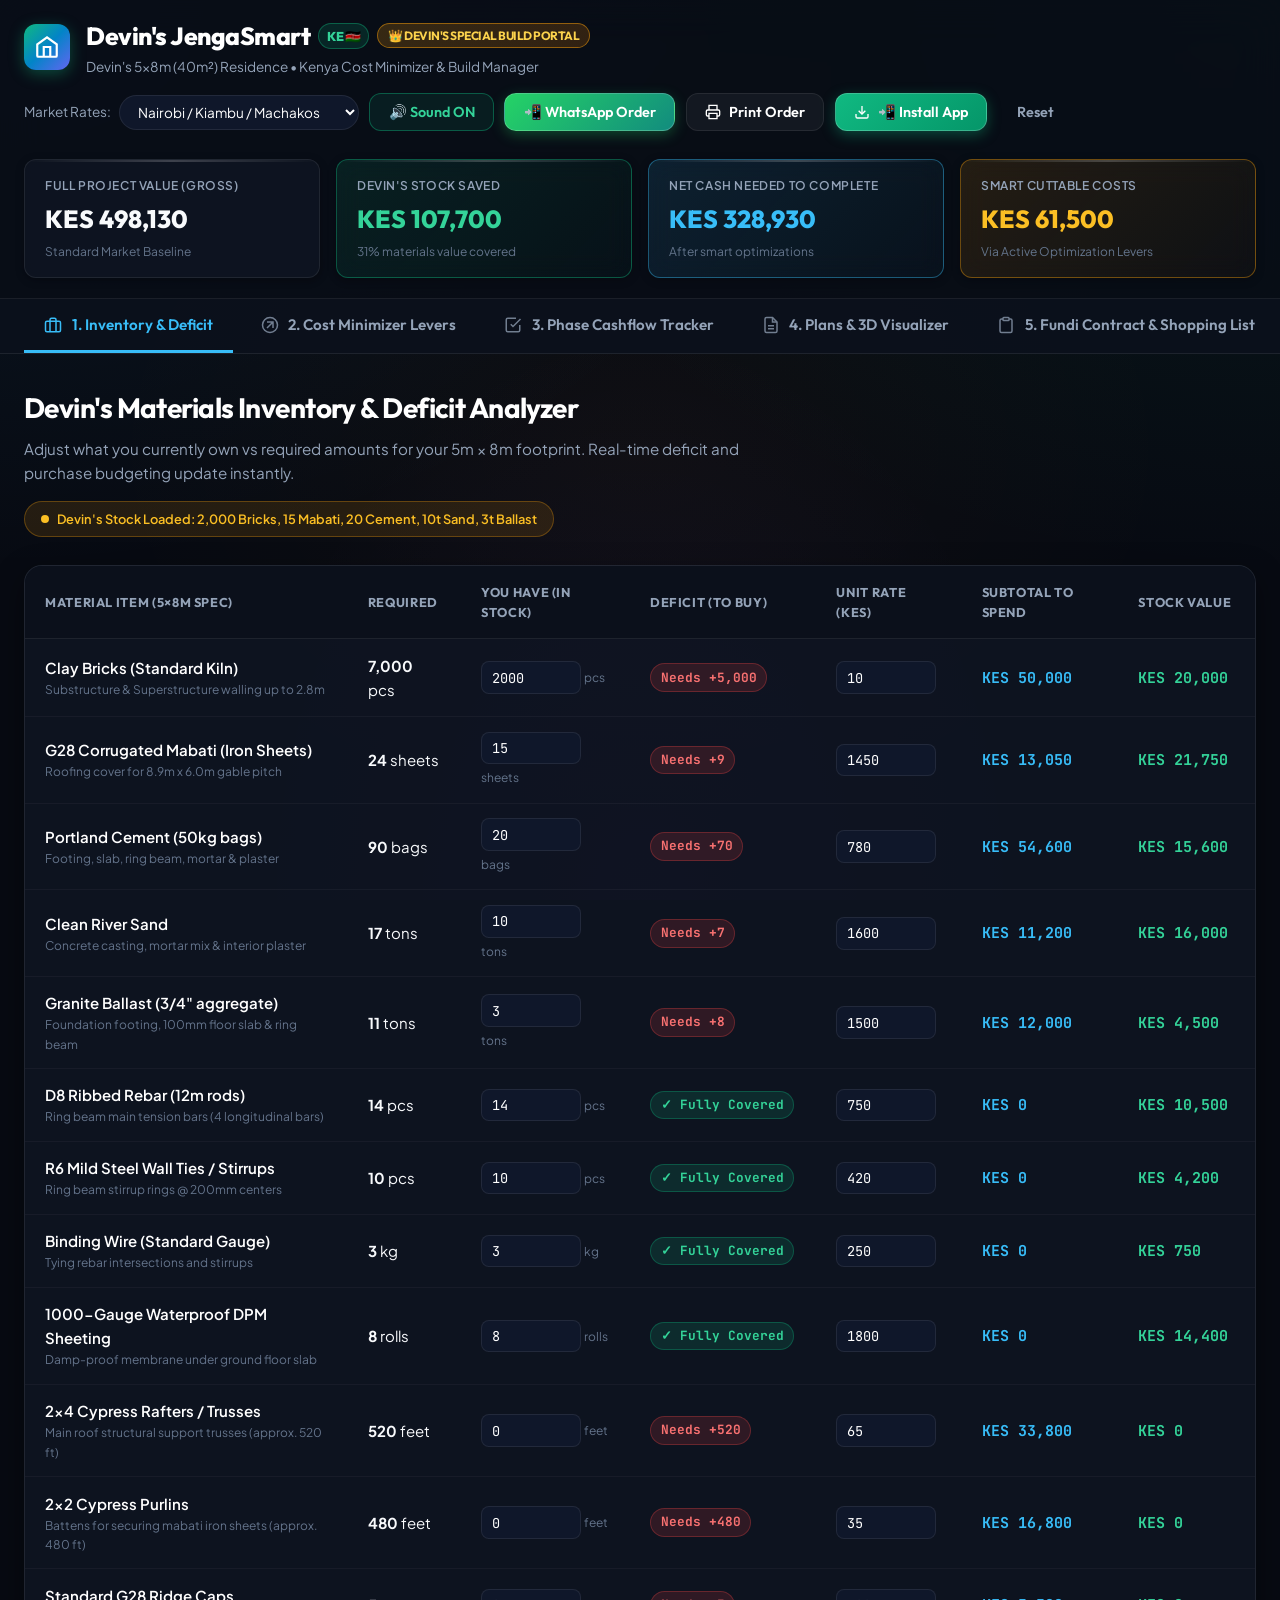
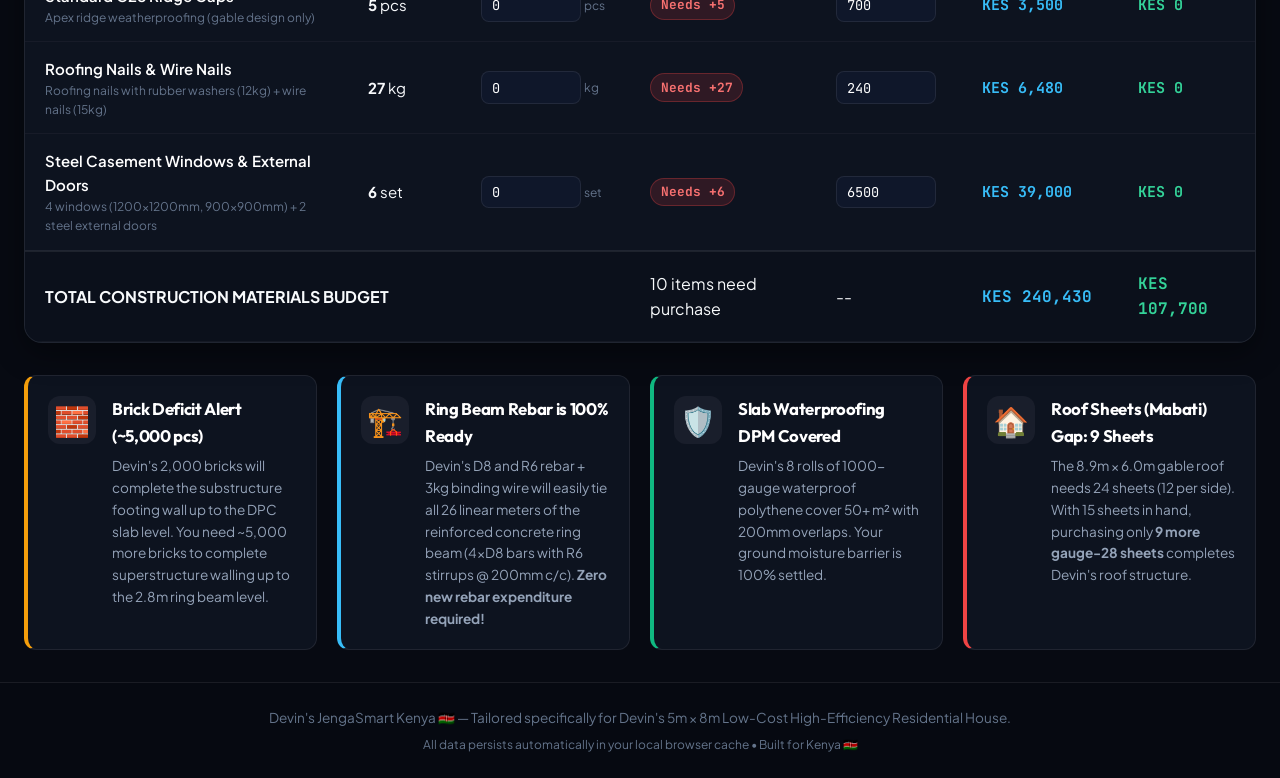
==== index.html @ 2b18d4e5 "Enable Progressive Web App (PWA): manifest.json, sw.js service worker, browser install prompt and ic" ====
<!DOCTYPE html>
<html lang="en">
<head>
  <meta charset="UTF-8">
  <meta name="viewport" content="width=device-width, initial-scale=1.0">
  <title>Devin's 5×8m House — JengaSmart Kenya Cost Optimizer & Plans</title>
  <meta name="description" content="Devin's 5m x 8m (40 sqm) 2-bedroom home in Kenya: Interactive construction cost minimizer, inventory deficit calculator, smart building roadmap, and complete architectural plan sheets.">
  <link rel="preconnect" href="https://fonts.googleapis.com">
  <link rel="preconnect" href="https://fonts.gstatic.com" crossorigin>
  <link href="https://fonts.googleapis.com/css2?family=Outfit:wght@300;400;500;600;700;800&family=Plus+Jakarta+Sans:wght@400;500;600;700&family=JetBrains+Mono:wght@400;600&display=swap" rel="stylesheet">
  <link rel="stylesheet" href="style.css">
  <!-- PWA & Mobile App Meta Tags -->
  <link rel="manifest" href="manifest.json">
  <meta name="theme-color" content="#0284c7">
  <meta name="mobile-web-app-capable" content="yes">
  <meta name="apple-mobile-web-app-capable" content="yes">
  <meta name="apple-mobile-web-app-status-bar-style" content="black-translucent">
  <meta name="apple-mobile-web-app-title" content="JengaSmart">
  <link rel="apple-touch-icon" href="assets/icon-192.png">
  <link rel="icon" type="image/png" href="assets/icon-192.png">
</head>
<body>
  <!-- Confetti Celebration Canvas -->
  <canvas id="confettiCanvas"></canvas>

  <!-- Top Navigation Header -->
  <header class="site-header">
    <div class="header-container">
      <div class="brand">
        <div class="brand-icon">
          <svg viewBox="0 0 24 24" fill="none" stroke="currentColor" stroke-width="2">
            <path d="M3 9.5L12 3l9 6.5V20a1 1 0 01-1 1H4a1 1 0 01-1-1V9.5z"/>
            <path d="M9 21V12h6v9"/>
          </svg>
        </div>
        <div>
          <h1 class="brand-title">
            Devin's JengaSmart 
            <span class="badge-country">KE 🇰🇪</span>
            <span class="badge-vip">👑 DEVIN'S SPECIAL BUILD PORTAL</span>
          </h1>
          <p class="brand-sub">Devin's 5×8m (40m²) Residence • Kenya Cost Minimizer & Build Manager</p>
        </div>
      </div>

      <div class="header-actions">
        <div class="region-selector-wrap">
          <label for="regionSelect">Market Rates:</label>
          <select id="regionSelect" class="select-pill">
            <option value="nairobi">Nairobi / Kiambu / Machakos</option>
            <option value="western">Western / Kisumu / Kakamega</option>
            <option value="rift">Rift Valley / Nakuru / Eldoret</option>
            <option value="coast">Coast / Mombasa / Kilifi</option>
          </select>
        </div>
        <button id="soundToggleBtn" class="btn btn-sound sound-on" title="Toggle audio sound effects">
          🔊 Sound ON
        </button>
        <button id="whatsappShareBtn" class="btn btn-whatsapp" title="Generate WhatsApp message for hardware suppliers">
          📲 WhatsApp Order
        </button>
        <button id="exportShoppingListBtn" class="btn btn-outline" title="Print or save hardware purchase order">
          <svg width="16" height="16" viewBox="0 0 24 24" fill="none" stroke="currentColor" stroke-width="2"><path d="M6 9V2h12v7M6 18H4a2 2 0 01-2-2v-5a2 2 0 012-2h16a2 2 0 012 2v5a2 2 0 01-2 2h-2"/><path d="M6 14h12v8H6z"/></svg>
          Print Order
        </button>
        <button id="pwaInstallBtn" class="btn btn-install" onclick="triggerPwaInstall()" title="Install Devin's JengaSmart on your browser as an app">
          <svg width="16" height="16" viewBox="0 0 24 24" fill="none" stroke="currentColor" stroke-width="2"><path d="M21 15v4a2 2 0 0 1-2 2H5a2 2 0 0 1-2-2v-4"/><polyline points="7 10 12 15 17 10"/><line x1="12" y1="15" x2="12" y2="3"/></svg>
          📲 Install App
        </button>
        <button id="resetDefaultsBtn" class="btn btn-ghost" title="Reset to initial values">
          Reset
        </button>
      </div>
    </div>

    <!-- Live Budget Quick Bar -->
    <div class="quick-stats-bar">
      <div class="stat-card">
        <span class="stat-label">Full Project Value (Gross)</span>
        <div class="stat-val" id="grossTotalDisplay">KES 0</div>
        <span class="stat-hint">Standard Market Baseline</span>
      </div>
      <div class="stat-card highlight-green">
        <span class="stat-label">Devin's Stock Saved</span>
        <div class="stat-val text-green" id="savedTotalDisplay">KES 0</div>
        <span class="stat-hint" id="stockCoverPercent">0% materials on hand</span>
      </div>
      <div class="stat-card highlight-primary">
        <span class="stat-label">Net Cash Needed to Complete</span>
        <div class="stat-val text-primary" id="netCashDisplay">KES 0</div>
        <span class="stat-hint" id="netAfterSavings">After smart optimizations</span>
      </div>
      <div class="stat-card highlight-amber">
        <span class="stat-label">Smart Cuttable Costs</span>
        <div class="stat-val text-amber" id="optSavingsDisplay">KES 0</div>
        <span class="stat-hint">Via Active Optimization Levers</span>
      </div>
    </div>
  </header>

  <!-- Floating PWA Install Bar -->
  <div id="pwaFloatingBanner" class="pwa-floating-banner" style="display: none;">
    <div class="pwa-banner-content">
      <img src="assets/icon-192.png" alt="JengaSmart Icon" class="pwa-banner-icon">
      <div>
        <strong>Install Devin's JengaSmart App</strong>
        <p>Install on your browser, phone, or PC for fast offline access!</p>
      </div>
    </div>
    <div class="pwa-banner-actions">
      <button id="pwaBannerInstallBtn" class="btn btn-install" onclick="triggerPwaInstall()" style="padding: 0.45rem 0.9rem; font-size: 0.85rem;">Install Now</button>
      <button id="pwaBannerDismissBtn" class="btn btn-ghost" onclick="dismissPwaBanner()" style="padding: 0.45rem; font-size: 0.85rem;">✕</button>
    </div>
  </div>

  <!-- Navigation Tabs -->
  <nav class="tabs-nav" aria-label="Project Sections">
    <div class="tabs-container">
      <button class="tab-btn active" data-tab="inventoryTab">
        <svg width="18" height="18" viewBox="0 0 24 24" fill="none" stroke="currentColor" stroke-width="2"><rect x="2" y="7" width="20" height="14" rx="2"/><path d="M16 21V5a2 2 0 00-2-2h-4a2 2 0 00-2 2v16"/></svg>
        1. Inventory & Deficit
      </button>
      <button class="tab-btn" data-tab="optimizerTab">
        <svg width="18" height="18" viewBox="0 0 24 24" fill="none" stroke="currentColor" stroke-width="2"><circle cx="12" cy="12" r="10"/><path d="M16 8l-8 8M8 8h8v8"/></svg>
        2. Cost Minimizer Levers
      </button>
      <button class="tab-btn" data-tab="phasesTab">
        <svg width="18" height="18" viewBox="0 0 24 24" fill="none" stroke="currentColor" stroke-width="2"><path d="M9 11l3 3L22 4"/><path d="M21 12v7a2 2 0 01-2 2H5a2 2 0 01-2-2V5a2 2 0 012-2h11"/></svg>
        3. Phase Cashflow Tracker
      </button>
      <button class="tab-btn" data-tab="blueprintTab">
        <svg width="18" height="18" viewBox="0 0 24 24" fill="none" stroke="currentColor" stroke-width="2"><path d="M14 2H6a2 2 0 00-2 2v16a2 2 0 002 2h12a2 2 0 002-2V8z"/><polyline points="14 2 14 8 20 8"/><line x1="16" y1="13" x2="8" y2="13"/><line x1="16" y1="17" x2="8" y2="17"/></svg>
        4. Plans & 3D Visualizer
      </button>
      <button class="tab-btn" data-tab="contractTab">
        <svg width="18" height="18" viewBox="0 0 24 24" fill="none" stroke="currentColor" stroke-width="2"><path d="M16 4h2a2 2 0 012 2v14a2 2 0 01-2 2H6a2 2 0 01-2-2V6a2 2 0 012-2h2"/><rect x="8" y="2" width="8" height="4" rx="1"/></svg>
        5. Fundi Contract & Shopping List
      </button>
      <button class="tab-btn" data-tab="copilotTab">
        <svg width="18" height="18" viewBox="0 0 24 24" fill="none" stroke="currentColor" stroke-width="2"><path d="M12 2a2 2 0 0 1 2 2v2a2 2 0 0 1-2 2 2 2 0 0 1-2-2V4a2 2 0 0 1 2-2zM4 11a2 2 0 0 1 2-2h12a2 2 0 0 1 2 2v8a2 2 0 0 1-2 2H6a2 2 0 0 1-2-2v-8zM9 16h6M9 12h.01M15 12h.01"/></svg>
        6. Fundi AI & Batching Station
      </button>
    </div>
  </nav>

  <main class="main-content">
    <!-- TAB 1: INVENTORY & DEFICIT CALCULATOR -->
    <section id="inventoryTab" class="tab-pane active">
      <div class="pane-header">
        <div>
          <h2>Devin's Materials Inventory & Deficit Analyzer</h2>
          <p class="section-desc">Adjust what you currently own vs required amounts for your 5m × 8m footprint. Real-time deficit and purchase budgeting update instantly.</p>
        </div>
        <div class="pill-badge pill-alert">
          <span class="dot"></span>
          Devin's Stock Loaded: 2,000 Bricks, 15 Mabati, 20 Cement, 10t Sand, 3t Ballast
        </div>
      </div>

      <div class="inventory-grid-wrapper">
        <table class="inventory-table" id="inventoryTable">
          <thead>
            <tr>
              <th>Material Item (5×8m Spec)</th>
              <th>Required</th>
              <th>You Have (In Stock)</th>
              <th>Deficit (To Buy)</th>
              <th>Unit Rate (KES)</th>
              <th>Subtotal To Spend</th>
              <th>Stock Value</th>
            </tr>
          </thead>
          <tbody id="inventoryBody">
            <!-- Populated dynamically via app.js -->
          </tbody>
          <tfoot>
            <tr class="table-total-row">
              <td colspan="3"><strong>TOTAL CONSTRUCTION MATERIALS BUDGET</strong></td>
              <td id="totalDeficitQtyCount">--</td>
              <td>--</td>
              <td id="tableSpendTotal" class="text-primary font-bold">KES 0</td>
              <td id="tableStockTotal" class="text-green font-bold">KES 0</td>
            </tr>
          </tfoot>
        </table>
      </div>

      <!-- Quick Analysis Callout Cards -->
      <div class="insights-grid">
        <div class="insight-card warning">
          <div class="insight-icon">🧱</div>
          <div class="insight-content">
            <h4>Brick Deficit Alert (~5,000 pcs)</h4>
            <p>Devin's 2,000 bricks will complete the substructure footing wall up to the DPC slab level. You need ~5,000 more bricks to complete superstructure walling up to the 2.8m ring beam level.</p>
          </div>
        </div>

        <div class="insight-card info">
          <div class="insight-icon">🏗️</div>
          <div class="insight-content">
            <h4>Ring Beam Rebar is 100% Ready</h4>
            <p>Devin's D8 and R6 rebar + 3kg binding wire will easily tie all 26 linear meters of the reinforced concrete ring beam (4×D8 bars with R6 stirrups @ 200mm c/c). <strong>Zero new rebar expenditure required!</strong></p>
          </div>
        </div>

        <div class="insight-card success">
          <div class="insight-icon">🛡️</div>
          <div class="insight-content">
            <h4>Slab Waterproofing DPM Covered</h4>
            <p>Devin's 8 rolls of 1000-gauge waterproof polythene cover 50+ m² with 200mm overlaps. Your ground moisture barrier is 100% settled.</p>
          </div>
        </div>

        <div class="insight-card alert">
          <div class="insight-icon">🏠</div>
          <div class="insight-content">
            <h4>Roof Sheets (Mabati) Gap: 9 Sheets</h4>
            <p>The 8.9m × 6.0m gable roof needs 24 sheets (12 per side). With 15 sheets in hand, purchasing only <strong>9 more gauge-28 sheets</strong> completes Devin's roof structure.</p>
          </div>
        </div>
      </div>
    </section>

    <!-- TAB 2: COST MINIMIZER STRATEGIES LEVER -->
    <section id="optimizerTab" class="tab-pane">
      <div class="pane-header">
        <div>
          <h2>Smart Cost-Minimizing Levers (Kenya Practical Tips)</h2>
          <p class="section-desc">Toggle practical on-the-ground cost reduction tactics verified across Kenyan sites. Watch your cash requirement shrink instantly.</p>
        </div>
        <div class="savings-meter-card">
          <span class="meter-title">Devin's Active Savings:</span>
          <span class="meter-amount" id="meterActiveSavings">KES 0</span>
        </div>
      </div>

      <div class="levers-grid">
        <!-- Lever 1: Roof Style -->
        <div class="lever-card">
          <div class="lever-top">
            <div class="lever-info">
              <span class="lever-category">Structural & Roof</span>
              <h3>Mono-Pitch (Skillion) vs Traditional Gable Roof</h3>
              <p>Mono-pitch slopes in one direction (e.g. front to back). Eliminates ridge caps, valley gutters, and saves 30% on timber trusses and 4 iron sheets.</p>
            </div>
            <label class="switch">
              <input type="checkbox" id="leverSkillionRoof" class="cost-lever" data-savings="28500">
              <span class="slider round"></span>
            </label>
          </div>
          <div class="lever-footer">
            <span class="lever-savings">Saves approx: <strong>KES 28,500</strong></span>
            <span class="lever-tag">High Impact</span>
          </div>
        </div>

        <!-- Lever 2: Direct Quarry Truck Delivery -->
        <div class="lever-card">
          <div class="lever-top">
            <div class="lever-info">
              <span class="lever-category">Procurement Logistics</span>
              <h3>Buy Sand & Ballast Direct from Source in 14-Tonne Tipper</h3>
              <p>Ordering a single large 14-tonne tipper directly from the river/quarry instead of multiple 7-tonne or pickup trips from roadside middlemen saves substantial broker markups.</p>
            </div>
            <label class="switch">
              <input type="checkbox" id="leverQuarryDirect" class="cost-lever" data-savings="14000" checked>
              <span class="slider round"></span>
            </label>
          </div>
          <div class="lever-footer">
            <span class="lever-savings">Saves approx: <strong>KES 14,000</strong></span>
            <span class="lever-tag">Easy Win</span>
          </div>
        </div>

        <!-- Lever 3: Fundi Milestone Contract -->
        <div class="lever-card">
          <div class="lever-top">
            <div class="lever-info">
              <span class="lever-category">Labor Management</span>
              <h3>Milestone-Based Labor ("Kandarasi") vs Daily Wages</h3>
              <p>Daily wages (Fundi @ KES 1,500/day + Helper @ KES 800/day) leads to slow work and budget drag. Fixed milestone tasks with 10% retention guarantee fast delivery and zero day-stretching.</p>
            </div>
            <label class="switch">
              <input type="checkbox" id="leverKandarasiLabor" class="cost-lever" data-savings="25000" checked>
              <span class="slider round"></span>
            </label>
          </div>
          <div class="lever-footer">
            <span class="lever-savings">Saves approx: <strong>KES 25,000</strong></span>
            <span class="lever-tag">Critical Protection</span>
          </div>
        </div>

        <!-- Lever 4: Cement Grade Optimization -->
        <div class="lever-card">
          <div class="lever-top">
            <div class="lever-info">
              <span class="lever-category">Materials Selection</span>
              <h3>Dual Cement Grade (32.5N for Plaster vs 42.5N for Concrete)</h3>
              <p>Don't use expensive 42.5N structural cement for wall mortar and wall plaster. Use standard 32.5N (KES ~750/bag vs KES 850/bag) for the 50 bags of mortar/plaster.</p>
            </div>
            <label class="switch">
              <input type="checkbox" id="leverCementGrade" class="cost-lever" data-savings="6500" checked>
              <span class="slider round"></span>
            </label>
          </div>
          <div class="lever-footer">
            <span class="lever-savings">Saves approx: <strong>KES 6,500</strong></span>
            <span class="lever-tag">Smart Practice</span>
          </div>
        </div>

        <!-- Lever 5: Phased Finishing Strategy -->
        <div class="lever-card">
          <div class="lever-top">
            <div class="lever-info">
              <span class="lever-category">Move-In Acceleration</span>
              <h3>Phase 1 Move-In: Red Oxide Cement Screed (Defer Floor Tiles)</h3>
              <p>Polished red/black oxide cement floor screed costs KES 12,000 vs Ceramic tiles with adhesive & grouting (KES 55,000+). Allows safe, dust-free move-in; tiles can be laid later directly on top.</p>
            </div>
            <label class="switch">
              <input type="checkbox" id="leverScreedOverTiles" class="cost-lever" data-savings="43000">
              <span class="slider round"></span>
            </label>
          </div>
          <div class="lever-footer">
            <span class="lever-savings">Saves approx: <strong>KES 43,000</strong></span>
            <span class="lever-tag">Huge Cashflow Relief</span>
          </div>
        </div>

        <!-- Lever 6: Timber Truss Spacing & Treated Pine -->
        <div class="lever-card">
          <div class="lever-top">
            <div class="lever-info">
              <span class="lever-category">Roof Framing</span>
              <h3>Engineered Truss Spacing (1.2m c/c with 2×2 Purlins)</h3>
              <p>For light gauge-28 mabati, 1.2m center-to-center truss spacing is structurally sound and reduces 3 full truss assemblies compared to overly conservative 0.9m spacing.</p>
            </div>
            <label class="switch">
              <input type="checkbox" id="leverTimberSpacing" class="cost-lever" data-savings="16000" checked>
              <span class="slider round"></span>
            </label>
          </div>
          <div class="lever-footer">
            <span class="lever-savings">Saves approx: <strong>KES 16,000</strong></span>
            <span class="lever-tag">Structural Saving</span>
          </div>
        </div>
      </div>
    </section>

    <!-- TAB 3: PHASE-BY-PHASE CASHFLOW TRACKER -->
    <section id="phasesTab" class="tab-pane">
      <div class="pane-header">
        <div>
          <h2>Devin's 7-Stage Phased Construction Roadmap</h2>
          <p class="section-desc">Track progress, mark completed milestones, and see exactly how much cash is needed to unlock the next construction milestone.</p>
        </div>
        <div class="overall-progress-box">
          <div class="progress-labels">
            <span>Overall Build Progress:</span>
            <strong id="buildProgressPercent">0%</strong>
          </div>
          <div class="progress-bar-bg">
            <div class="progress-bar-fill" id="buildProgressBar" style="width: 0%;"></div>
          </div>
        </div>
      </div>

      <div class="phases-timeline" id="phasesTimeline">
        <!-- Injected via JavaScript -->
      </div>
    </section>

    <!-- TAB 4: BLUEPRINT & 3D VISUALIZER -->
    <section id="blueprintTab" class="tab-pane">
      <div class="pane-header">
        <div>
          <h2>Devin's 5×8m Architectural Plans & Visuals</h2>
          <p class="section-desc">Interactive room layouts, 3D renders, roof options, and the complete 6-sheet architectural engineering dossier.</p>
        </div>
        <div class="sub-nav-pills">
          <button class="plan-sub-btn active" data-view="floorplan">2D Floor Blueprint</button>
          <button class="plan-sub-btn" data-view="topdown3d">Top-Down 3D View</button>
          <button class="plan-sub-btn" data-view="entrance3d">Main Entrance View</button>
          <button class="plan-sub-btn" data-view="roofs">Roof Options (Gable vs Skillion)</button>
          <button class="plan-sub-btn btn-highlight-dossier" data-view="fulldossier">📑 All 6 Plan Sheets (Full Dossier)</button>
        </div>
      </div>

      <div class="view-stage">
        <!-- Sub-view 1: 2D Interactive SVG Blueprint -->
        <div id="subViewFloorplan" class="plan-sub-panel active">
          <div class="interactive-blueprint-container">
            <div class="blueprint-card">
              <div class="blueprint-header-bar">
                <div class="blueprint-header-tag">Interactive Dimensioned Floor Plan (Click rooms for details)</div>
                <div class="blueprint-lighting-toggle" id="lightingToggleBtn" onclick="toggleBlueprintLighting()">
                  <span id="lightToggleIcon">🌙</span> <span id="lightToggleText">Night Mode</span>
                </div>
              </div>

              <svg class="blueprint-svg" id="blueprintSvg" viewBox="0 0 850 560" xmlns="http://www.w3.org/2000/svg">
                <!-- Grid background -->
                <defs>
                  <pattern id="grid" width="20" height="20" patternUnits="userSpaceOnUse">
                    <path d="M 20 0 L 0 0 0 20" fill="none" stroke="rgba(255,255,255,0.05)" stroke-width="1"/>
                  </pattern>
                  <!-- Light radial glow -->
                  <radialGradient id="lightGlowGrad" cx="50%" cy="50%" r="50%">
                    <stop offset="0%" stop-color="#fbbf24" stop-opacity="0.8"/>
                    <stop offset="60%" stop-color="#fbbf24" stop-opacity="0.25"/>
                    <stop offset="100%" stop-color="#fbbf24" stop-opacity="0"/>
                  </radialGradient>
                </defs>
                <rect width="850" height="560" fill="url(#grid)"/>

                <!-- Exterior Wall 8m x 5m (Scale: 1m = 90px) -->
                <!-- x: 60 to 780 = 720px (8m). y: 50 to 500 = 450px (5m) -->
                <rect x="60" y="50" width="720" height="450" fill="#0f172a" stroke="#38bdf8" stroke-width="8" rx="4"/>

                <!-- Master Bedroom: (Left Top: 2.9m x 2.8m -> 261px x 252px) -->
                <g class="room-group" onclick="selectRoom('master')">
                  <rect x="68" y="58" width="260" height="250" fill="rgba(56, 189, 248, 0.08)" stroke="#38bdf8" stroke-dasharray="4" stroke-width="2"/>
                  <!-- Night Light Glow -->
                  <circle cx="198" cy="180" r="110" fill="url(#lightGlowGrad)" class="light-glow"/>
                  <circle cx="198" cy="180" r="8" fill="#fbbf24" class="light-glow"/>
                  <text x="198" y="150" fill="#f8fafc" font-size="16" font-weight="bold" text-anchor="middle">Master Bedroom</text>
                  <text x="198" y="175" fill="#94a3b8" font-size="13" text-anchor="middle">2.90m × 2.80m (8.12 m²)</text>
                  <text x="198" y="195" fill="#38bdf8" font-size="11" text-anchor="middle">Queen Bed • 2.2m Built-in Wardrobe</text>
                </g>

                <!-- Kids Bedroom: (Left Bottom: 2.9m x 2.0m -> 261px x 180px) -->
                <g class="room-group" onclick="selectRoom('kids')">
                  <rect x="68" y="318" width="260" height="174" fill="rgba(168, 85, 247, 0.08)" stroke="#a855f7" stroke-dasharray="4" stroke-width="2"/>
                  <!-- Night Light Glow -->
                  <circle cx="198" cy="405" r="90" fill="url(#lightGlowGrad)" class="light-glow"/>
                  <circle cx="198" cy="405" r="8" fill="#fbbf24" class="light-glow"/>
                  <text x="198" y="380" fill="#f8fafc" font-size="16" font-weight="bold" text-anchor="middle">Kids' Bedroom</text>
                  <text x="198" y="405" fill="#94a3b8" font-size="13" text-anchor="middle">2.90m × 2.00m (5.80 m²)</text>
                  <text x="198" y="425" fill="#a855f7" font-size="11" text-anchor="middle">Bunk Beds • 1.6m Wardrobe</text>
                </g>

                <!-- Dividing Interior Walls -->
                <line x1="328" y1="58" x2="328" y2="492" stroke="#64748b" stroke-width="6"/>
                <line x1="68" y1="313" x2="328" y2="313" stroke="#64748b" stroke-width="6"/>

                <!-- Central Open Living Lounge & Dining: (Right side: 4.8m x 5.0m) -->
                <g class="room-group" onclick="selectRoom('living')">
                  <rect x="334" y="58" width="440" height="434" fill="rgba(16, 185, 129, 0.06)" stroke="#10b981" stroke-dasharray="4" stroke-width="2"/>
                  <!-- Night Light Glow 1 & 2 -->
                  <circle cx="480" cy="230" r="120" fill="url(#lightGlowGrad)" class="light-glow"/>
                  <circle cx="480" cy="230" r="8" fill="#fbbf24" class="light-glow"/>
                  <circle cx="610" cy="330" r="100" fill="url(#lightGlowGrad)" class="light-glow"/>
                  <circle cx="610" cy="330" r="8" fill="#fbbf24" class="light-glow"/>
                  <text x="554" y="210" fill="#f8fafc" font-size="18" font-weight="bold" text-anchor="middle">Open Living Lounge</text>
                  <text x="554" y="235" fill="#94a3b8" font-size="14" text-anchor="middle">4.80m × 2.80m Living Area</text>
                  <text x="554" y="260" fill="#10b981" font-size="12" text-anchor="middle">Dual-Zone Sofas • 1.8m Wide Central Walkway</text>
                </g>

                <!-- Corner Kitchen Cabinets & Breakfast Bar (Top Right) -->
                <g class="room-group" onclick="selectRoom('kitchen')">
                  <rect x="630" y="58" width="144" height="150" fill="rgba(245, 158, 11, 0.12)" stroke="#f59e0b" stroke-width="2"/>
                  <!-- Night Light Glow -->
                  <circle cx="702" cy="130" r="80" fill="url(#lightGlowGrad)" class="light-glow"/>
                  <circle cx="702" cy="130" r="8" fill="#fbbf24" class="light-glow"/>
                  <text x="702" y="115" fill="#fbbf24" font-size="14" font-weight="bold" text-anchor="middle">Corner Pantry</text>
                  <text x="702" y="135" fill="#cbd5e1" font-size="11" text-anchor="middle">Storage Cabinets</text>
                  <text x="702" y="150" fill="#cbd5e1" font-size="11" text-anchor="middle">+ 1.6m Breakfast Bar</text>
                </g>

                <!-- Main Entrance Door Indicator (Bottom Center-Right) -->
                <g>
                  <rect x="510" y="492" width="90" height="14" fill="#10b981" rx="2"/>
                  <path d="M 510 492 A 90 90 0 0 1 600 402" fill="none" stroke="#10b981" stroke-width="2" stroke-dasharray="3"/>
                  <text x="555" y="525" fill="#10b981" font-size="12" font-weight="bold" text-anchor="middle">MAIN ENTRANCE (900mm)</text>
                </g>

                <!-- Dimension Marks -->
                <!-- Top 8.00m -->
                <line x1="60" y1="30" x2="780" y2="30" stroke="#94a3b8" stroke-width="1.5"/>
                <circle cx="60" cy="30" r="3" fill="#94a3b8"/>
                <circle cx="780" cy="30" r="3" fill="#94a3b8"/>
                <text x="420" y="24" fill="#f8fafc" font-size="14" font-weight="bold" text-anchor="middle">TOTAL LENGTH = 8.00 METERS</text>

                <!-- Left 5.00m -->
                <line x1="35" y1="50" x2="35" y2="500" stroke="#94a3b8" stroke-width="1.5"/>
                <circle cx="35" cy="50" r="3" fill="#94a3b8"/>
                <circle cx="35" cy="500" r="3" fill="#94a3b8"/>
                <text x="25" y="275" fill="#f8fafc" font-size="14" font-weight="bold" text-anchor="middle" transform="rotate(-90 25 275)">WIDTH = 5.00 M</text>
              </svg>
            </div>

            <!-- Room Detail Card -->
            <div class="room-details-card" id="roomDetailCard">
              <h3 id="roomDetailTitle">Master Bedroom</h3>
              <div class="room-specs" id="roomDetailSpecs">
                <div class="spec-row"><span>Dimensions:</span><strong>2.90m × 2.80m (8.12 m²)</strong></div>
                <div class="spec-row"><span>Bed Capacity:</span><strong>Queen 5ft × 6ft Bed with 2 side tables</strong></div>
                <div class="spec-row"><span>Wardrobe:</span><strong>2.20m full-height 3-door wardrobe</strong></div>
                <div class="spec-row"><span>Natural Lighting:</span><strong>1200×1200mm steel casement window</strong></div>
                <div class="spec-row"><span>Electrical:</span><strong>1 central ceiling bulb + 2 double sockets</strong></div>
              </div>
            </div>
          </div>
        </div>

        <!-- Sub-view 2: Top-down 3D Plan -->
        <div id="subViewTopdown3d" class="plan-sub-panel">
          <div class="image-showcase">
            <img src="assets/top_down_plan.jpg" alt="Devin's Top Down 3D Floor Plan with 2 bedrooms, kitchen cabinets and seating" class="showcase-img" onerror="this.src='DOWNLOADS/JengaSmart-App/assets/top_down_plan.jpg'">
            <div class="image-caption">
              <strong>High-Res 3D Top-Down Architectural Visualization:</strong>
              Devin's dual-sofa seating arrangement with open 1.8m corridor, corner storage pantry, and 2 private bedrooms.
            </div>
          </div>
        </div>

        <!-- Sub-view 3: Main Entrance 3D View -->
        <div id="subViewEntrance3d" class="plan-sub-panel">
          <div class="image-showcase">
            <img src="assets/main_entrance.jpg" alt="Perspective view looking into the main entrance" class="showcase-img" onerror="this.src='DOWNLOADS/JengaSmart-App/assets/main_entrance.jpg'">
            <div class="image-caption">
              <strong>Devin's Main Entrance View:</strong>
              Perspective from the front doorway showing unobstructed movement flow, lounge seating, and bedroom doors.
            </div>
          </div>
        </div>

        <!-- Sub-view 4: Roof Options Comparison -->
        <div id="subViewRoofs" class="plan-sub-panel">
          <div class="roofs-comparison-grid">
            <div class="roof-card">
              <div class="roof-img-wrap">
                <img src="assets/roof_gable.jpg" alt="Option 1: Traditional Gable Roof" class="roof-thumb" onerror="this.src='DOWNLOADS/JengaSmart-App/assets/roof_gable.jpg'">
              </div>
              <div class="roof-details">
                <div class="roof-badge badge-traditional">Option 1: Traditional Gable Roof</div>
                <h4>High-Pitch Pitched Roof (4.25m Apex)</h4>
                <ul>
                  <li><strong>Iron Sheets:</strong> 24 sheets (12 per pitch)</li>
                  <li><strong>Ridge Caps:</strong> 5 linear pieces needed</li>
                  <li><strong>Timber Cost:</strong> ~KES 68,000 (Trusses, struts, purlins)</li>
                  <li><strong>Aesthetics:</strong> Classic residential Kenyan look</li>
                  <li><strong>Total Roof Cost:</strong> ~KES 118,000</li>
                </ul>
              </div>
            </div>

            <div class="roof-card highlight-budget">
              <div class="roof-img-wrap">
                <img src="assets/roof_skillion.jpg" alt="Option 2: Modern Skillion Mono-Pitch Roof" class="roof-thumb" onerror="this.src='DOWNLOADS/JengaSmart-App/assets/roof_skillion.jpg'">
              </div>
              <div class="roof-details">
                <div class="roof-badge badge-budget">Option 2: Modern Skillion (RECOMMENDED FOR DEVIN)</div>
                <h4>Mono-Pitch Slope (3.60m Front to 2.85m Rear)</h4>
                <ul>
                  <li><strong>Iron Sheets:</strong> 20 sheets only (Saves 4 sheets!)</li>
                  <li><strong>Ridge Caps:</strong> None required (Zero cost!)</li>
                  <li><strong>Timber Cost:</strong> ~KES 46,000 (Single-span rafters)</li>
                  <li><strong>Aesthetics:</strong> Ultra-modern urban/contemporary clean lines</li>
                  <li><strong>Total Roof Cost:</strong> ~KES 89,500 (Saves KES ~28,500!)</li>
                </ul>
              </div>
            </div>
          </div>
        </div>

        <!-- Sub-view 5: All 6 Full Architectural Plan Sheets (Dossier) -->
        <div id="subViewFullDossier" class="plan-sub-panel">
          <div class="dossier-embed-card">
            <div class="dossier-header-bar">
              <div>
                <h3 style="color: #38bdf8; font-size: 1.25rem; margin-bottom: 0.25rem;">Devin's Complete 6-Sheet Architectural & Engineering Drawing Set</h3>
                <p style="font-size: 0.85rem; color: var(--text-muted);">
                  Includes Sheet 1 (Master 3D Cutaway), Sheet 2 (Main Entrance Perspective), Sheet 3 (Roof Heights & Details), Sheet 4 (2D Dimensioned Blueprint), Sheet 5 (Electrical & Sanitation Schematics), and Sheet 6 (Itemized Kenya BOQ).
                </p>
              </div>
              <div style="display: flex; gap: 0.75rem; flex-wrap: wrap;">
                <a href="house_plans_dossier.html" target="_blank" class="btn btn-primary">
                  <svg width="18" height="18" viewBox="0 0 24 24" fill="none" stroke="currentColor" stroke-width="2"><path d="M18 13v6a2 2 0 01-2 2H5a2 2 0 01-2-2V8a2 2 0 012-2h6M15 3h6v6M10 14L21 3"/></svg>
                  Open in New Window / Print Full PDF
                </a>
              </div>
            </div>
            <div class="dossier-iframe-wrap">
              <iframe src="house_plans_dossier.html" title="Devin's Full 6-Sheet Architectural Plans" class="dossier-iframe"></iframe>
            </div>
          </div>
        </div>
      </div>
    </section>

    <!-- TAB 5: FUNDI CONTRACT & SHOPPING LIST -->
    <section id="contractTab" class="tab-pane">
      <div class="pane-header">
        <div>
          <h2>Devin's Site Protection & Procurement Toolkit</h2>
          <p class="section-desc">Generate legally tight artisan (fundi) milestone agreements and clean hardware shopping requisition sheets.</p>
        </div>
        <div class="contract-actions">
          <button class="btn btn-primary" onclick="window.print()">
            <svg width="18" height="18" viewBox="0 0 24 24" fill="none" stroke="currentColor" stroke-width="2"><path d="M6 9V2h12v7M6 18H4a2 2 0 01-2-2v-5a2 2 0 012-2h16a2 2 0 012 2v5a2 2 0 01-2 2h-2"/><path d="M6 14h12v8H6z"/></svg>
            Print Documents
          </button>
        </div>
      </div>

      <div class="toolkit-grid">
        <!-- Hardware Shopping Requisition -->
        <div class="toolkit-card printable-card">
          <div class="card-header">
            <h3>📋 Devin's Hardware Deficit Purchase List</h3>
            <span class="card-subtitle">Print this to take directly to the hardware shop for quotes</span>
          </div>
          <div class="shopping-list-content" id="shoppingListPrintable">
            <!-- Dynamically injected -->
          </div>
        </div>

        <!-- Fundi Milestone Agreement Template -->
        <div class="toolkit-card printable-card">
          <div class="card-header">
            <h3>📜 Kenya Standard "Kandarasi" Artisan Contract</h3>
            <span class="card-subtitle">Enforce fixed milestone payments and prevent artisan abandonment</span>
          </div>
          <div class="contract-template-body">
            <div class="contract-clause">
              <strong>PROJECT:</strong> Construction of Devin's 5.00m × 8.00m 2-Bedroom Residential House.<br>
              <strong>EMPLOYER (Client):</strong> Devin (Tel: ________________)<br>
              <strong>LEAD ARTISAN (Fundi):</strong> _____________________________________ (ID / Tel: ________________)
            </div>

            <div class="contract-clause">
              <h4>1. SCOPE OF WORK & MILESTONE STIPULATIONS</h4>
              <p>The Fundi undertakes to complete each stage to civil building standards before requesting the agreed milestone installment. Daily attendance of at least 1 lead mason and 2 helpers is mandatory.</p>
              
              <div class="milestone-table-wrapper">
                <table class="milestone-contract-table">
                  <thead>
                    <tr>
                      <th>Stage #</th>
                      <th>Deliverable Milestone</th>
                      <th>Target Days</th>
                      <th>Payable %</th>
                    </tr>
                  </thead>
                  <tbody>
                    <tr>
                      <td>M1</td>
                      <td>Excavation, strip footing concrete & substructure wall to DPC</td>
                      <td>4 Days</td>
                      <td>20%</td>
                    </tr>
                    <tr>
                      <td>M2</td>
                      <td>Hardcore filling, DPM laying & 100mm floor slab casting</td>
                      <td>3 Days</td>
                      <td>15%</td>
                    </tr>
                    <tr>
                      <td>M3</td>
                      <td>Superstructure brick walling up to ring beam level (2.8m)</td>
                      <td>6 Days</td>
                      <td>25%</td>
                    </tr>
                    <tr>
                      <td>M4</td>
                      <td>Ring beam rebar tying, shuttering & concrete casting</td>
                      <td>3 Days</td>
                      <td>15%</td>
                    </tr>
                    <tr>
                      <td>M5</td>
                      <td>Roof timber trussing & iron sheets installation</td>
                      <td>4 Days</td>
                      <td>15%</td>
                    </tr>
                    <tr>
                      <td>M6</td>
                      <td><strong>Retention Guarantee:</strong> Released 14 days after handover</td>
                      <td>14 Days</td>
                      <td><strong>10%</strong></td>
                    </tr>
                  </tbody>
                </table>
              </div>
            </div>

            <div class="contract-clause">
              <h4>2. MATERIAL CARE & WASTAGE LIMIT</h4>
              <p>The Fundi is directly responsible for proper cement storage (raised off ground on pallets) and sand/ballast rationing. Mortar wastage exceeding 5% shall be deducted from milestone payments.</p>
            </div>

            <div class="contract-signatures">
              <div class="sig-box">
                <p>Client Signature (Devin): _______________________</p>
                <p>Date: _____ / _____ / 2026</p>
              </div>
              <div class="sig-box">
                <p>Fundi Signature: _______________________</p>
                <p>Date: _____ / _____ / 2026</p>
              </div>
            </div>
          </div>
        </div>
      </div>
    </section>

    <!-- TAB 6: SPECIAL COPILOT AI & BATCHING STATION -->
    <section id="copilotTab" class="tab-pane">
      <div class="pane-header">
        <div>
          <h2>Devin's Jenga AI Copilot & On-Site Batching Station</h2>
          <p class="section-desc">Practical Kenyan site tools: Convert ratios into exact Debe buckets and Wheelbarrows, test raw material quality, and ask site supervision questions.</p>
        </div>
        <div class="pill-badge" style="background: rgba(56, 189, 248, 0.12); border: 1px solid rgba(56, 189, 248, 0.3); color: #38bdf8;">
          ⚡ On-Site Quality Assurance Active
        </div>
      </div>

      <div class="special-hub-grid">
        <!-- Module 1: Debe & Wheelbarrow Batching Calculator -->
        <div class="hub-card">
          <div class="hub-title-bar">
            <span style="font-size: 1.6rem;">🪣</span>
            <div>
              <h3>Kenya "Debe & Wheelbarrow" Mix Calculator</h3>
              <p style="font-size: 0.8rem; color: var(--text-muted);">Exact proportions per 1 bag of cement (50kg) for masons</p>
            </div>
          </div>

          <div class="batching-tabs">
            <button class="batch-btn active" data-mix="concrete" onclick="setBatchMix('concrete')">1:2:4 Concrete (Slab & Ring Beam)</button>
            <button class="batch-btn" data-mix="mortar" onclick="setBatchMix('mortar')">1:4 Mortar (Brick Walling)</button>
            <button class="batch-btn" data-mix="plaster" onclick="setBatchMix('plaster')">1:3 Plaster (External Plaster)</button>
          </div>

          <div class="batch-display-card" id="batchDisplay">
            <div class="batch-item-box">
              <div class="batch-icon">📦</div>
              <div class="batch-qty" id="batchCementQty">1 Bag</div>
              <div class="batch-label">Cement (50kg)</div>
            </div>
            <div class="batch-item-box">
              <div class="batch-icon">🏖️</div>
              <div class="batch-qty" id="batchSandQty">2 Wheelbarrows</div>
              <div class="batch-label">Clean River Sand (4 Debes)</div>
            </div>
            <div class="batch-item-box">
              <div class="batch-icon">🪨</div>
              <div class="batch-qty" id="batchBallastQty">4 Wheelbarrows</div>
              <div class="batch-label">Ballast (8 Debes)</div>
            </div>
          </div>

          <div class="batch-guide-note" id="batchNote">
            💡 <strong>Devin's Site Rule:</strong> In Kenya, 1 standard metal wheelbarrow equals approximately 2 to 2.5 Debes (20L plastic buckets). Never allow fundis to drown the mix with excess water — use max 1.5 Debes water per 50kg bag for maximum compression strength!
          </div>
        </div>

        <!-- Module 2: Devin's 24/7 Jenga AI Copilot -->
        <div class="hub-card">
          <div class="hub-title-bar">
            <span style="font-size: 1.6rem;">🤖</span>
            <div>
              <h3>Devin's Jenga AI Site Advisor</h3>
              <p style="font-size: 0.8rem; color: var(--text-muted);">Instant expert answers tailored to your 5×8m Kenya build</p>
            </div>
          </div>

          <div class="copilot-chat-box">
            <div class="chat-messages" id="chatMessages">
              <div class="chat-bubble bot">
                Habari Devin! 🇰🇪 I am your dedicated Jenga AI Site Copilot. Ask me anything about quality checks, fundi supervision, or material ratios on your 5×8m house site!
              </div>
            </div>

            <div class="chat-input-bar">
              <input type="text" id="chatInput" class="chat-input" placeholder="Ask about sand quality, curing, curing, brick laying..." onkeydown="if(event.key==='Enter') sendChatMessage()">
              <button class="btn btn-primary" onclick="sendChatMessage()" style="padding: 0.45rem 0.9rem;">Ask</button>
            </div>
          </div>

          <div class="suggestion-chips">
            <button class="chip-btn" onclick="askPreset('silt')">🧪 Sand Silt Bottle Test</button>
            <button class="chip-btn" onclick="askPreset('curing')">💧 Concrete 7-Day Curing</button>
            <button class="chip-btn" onclick="askPreset('theft')">🔒 Prevent Cement Leakage</button>
            <button class="chip-btn" onclick="askPreset('bricks')">🧱 2,000 Bricks Utilization</button>
          </div>
        </div>

        <!-- Module 3: 7-Day Concrete Curing Tracker -->
        <div class="curing-tracker-card">
          <div class="hub-title-bar">
            <span style="font-size: 1.6rem;">💧</span>
            <div>
              <h3>Devin's 7-Day Concrete Slab Curing Log</h3>
              <p style="font-size: 0.8rem; color: var(--text-muted);">Concrete achieves 70% of its ultimate strength during the first 7 days of water saturation</p>
            </div>
          </div>

          <div class="curing-days-grid" id="curingDaysGrid">
            <!-- Dynamically populated via JS -->
          </div>
        </div>
      </div>
    </section>
  </main>

  <!-- Footer -->
  <footer class="site-footer">
    <div class="footer-container">
      <p>Devin's JengaSmart Kenya 🇰🇪 — Tailored specifically for Devin's 5m × 8m Low-Cost High-Efficiency Residential House.</p>
      <p class="footer-sub">All data persists automatically in your local browser cache • Built for Kenya 🇰🇪</p>
    </div>
  </footer>

  <script src="app.js"></script>
</body>
</html>
---- style.css ----
/* ==========================================================================
   JengaSmart Kenya — Devin's Special Edition Design System
   Aesthetic Dark Theme, Glassmorphism, Micro-Animations, Clean Typography
   ========================================================================== */

:root {
  /* Color Palette */
  --bg-main: #070a12;
  --bg-card: rgba(15, 22, 36, 0.8);
  --bg-card-hover: rgba(23, 33, 54, 0.9);
  --bg-input: #0f172a;
  --border-color: rgba(255, 255, 255, 0.08);
  --border-active: rgba(16, 185, 129, 0.5);

  --text-main: #f8fafc;
  --text-muted: #94a3b8;
  --text-dim: #64748b;

  --color-primary: #38bdf8;
  --color-primary-glow: rgba(56, 189, 248, 0.3);
  --color-green: #10b981;
  --color-green-glow: rgba(16, 185, 129, 0.25);
  --color-amber: #f59e0b;
  --color-amber-glow: rgba(245, 158, 11, 0.25);
  --color-purple: #a855f7;
  --color-red: #ef4444;
  --color-gold: #fbbf24;

  --font-heading: 'Outfit', sans-serif;
  --font-body: 'Plus Jakarta Sans', sans-serif;
  --font-mono: 'JetBrains Mono', monospace;

  --radius-sm: 8px;
  --radius-md: 12px;
  --radius-lg: 18px;
  --radius-full: 9999px;

  --shadow-sm: 0 2px 8px rgba(0, 0, 0, 0.25);
  --shadow-md: 0 10px 30px rgba(0, 0, 0, 0.4);
  --shadow-glow: 0 0 25px rgba(16, 185, 129, 0.2);
  --shadow-gold: 0 0 20px rgba(251, 191, 36, 0.25);
  --transition: all 0.25s cubic-bezier(0.16, 1, 0.3, 1);
}

/* Reset & Global */
* {
  box-sizing: border-box;
  margin: 0;
  padding: 0;
}

body {
  background-color: var(--bg-main);
  background-image: 
    radial-gradient(at 0% 0%, rgba(56, 189, 248, 0.08) 0px, transparent 45%),
    radial-gradient(at 100% 0%, rgba(16, 185, 129, 0.09) 0px, transparent 45%),
    radial-gradient(at 50% 100%, rgba(168, 85, 247, 0.06) 0px, transparent 45%),
    radial-gradient(at 50% 50%, rgba(245, 158, 11, 0.03) 0px, transparent 60%);
  background-attachment: fixed;
  color: var(--text-main);
  font-family: var(--font-body);
  font-size: 15px;
  line-height: 1.6;
  min-height: 100vh;
  display: flex;
  flex-direction: column;
}

h1, h2, h3, h4 {
  font-family: var(--font-heading);
  font-weight: 700;
  color: #fff;
  letter-spacing: -0.02em;
}

/* Confetti Canvas */
#confettiCanvas {
  position: fixed;
  top: 0;
  left: 0;
  width: 100%;
  height: 100%;
  pointer-events: none;
  z-index: 9999;
}

/* Header & Quick Stats Bar */
.site-header {
  background: rgba(9, 13, 22, 0.88);
  backdrop-filter: blur(20px);
  -webkit-backdrop-filter: blur(20px);
  border-bottom: 1px solid var(--border-color);
  position: sticky;
  top: 0;
  z-index: 100;
}

.header-container {
  max-width: 1440px;
  margin: 0 auto;
  padding: 1rem 1.5rem;
  display: flex;
  justify-content: space-between;
  align-items: center;
  flex-wrap: wrap;
  gap: 1rem;
}

.brand {
  display: flex;
  align-items: center;
  gap: 1rem;
}

.brand-icon {
  width: 46px;
  height: 46px;
  background: linear-gradient(135deg, #10b981 0%, #0284c7 50%, #6366f1 100%);
  border-radius: var(--radius-md);
  display: flex;
  align-items: center;
  justify-content: center;
  color: white;
  box-shadow: 0 4px 15px rgba(16, 185, 129, 0.35);
  animation: floatIcon 6s ease-in-out infinite;
}

@keyframes floatIcon {
  0%, 100% { transform: translateY(0); }
  50% { transform: translateY(-3px); }
}

.brand-icon svg {
  width: 26px;
  height: 26px;
}

.brand-title {
  font-size: 1.55rem;
  font-weight: 800;
  display: flex;
  align-items: center;
  gap: 0.5rem;
  flex-wrap: wrap;
}

.badge-country {
  font-size: 0.8rem;
  background: rgba(16, 185, 129, 0.15);
  border: 1px solid rgba(16, 185, 129, 0.4);
  color: #34d399;
  padding: 2px 8px;
  border-radius: var(--radius-full);
}

.badge-vip {
  font-size: 0.75rem;
  background: linear-gradient(135deg, rgba(245, 158, 11, 0.2) 0%, rgba(217, 119, 6, 0.2) 100%);
  border: 1px solid rgba(245, 158, 11, 0.5);
  color: #fcd34d;
  padding: 2px 10px;
  border-radius: var(--radius-full);
  font-weight: 700;
  display: inline-flex;
  align-items: center;
  gap: 4px;
}

.brand-sub {
  font-size: 0.85rem;
  color: var(--text-muted);
}

.header-actions {
  display: flex;
  align-items: center;
  gap: 0.65rem;
  flex-wrap: wrap;
}

.region-selector-wrap {
  display: flex;
  align-items: center;
  gap: 0.5rem;
  font-size: 0.85rem;
  color: var(--text-muted);
}

.select-pill {
  background: var(--bg-input);
  border: 1px solid var(--border-color);
  color: #fff;
  padding: 0.45rem 0.9rem;
  border-radius: var(--radius-full);
  font-family: var(--font-body);
  font-size: 0.85rem;
  outline: none;
  cursor: pointer;
  transition: var(--transition);
}

.select-pill:focus {
  border-color: var(--color-primary);
  box-shadow: 0 0 0 3px var(--color-primary-glow);
}

/* Quick Stats Bar */
.quick-stats-bar {
  max-width: 1440px;
  margin: 0 auto;
  padding: 0.75rem 1.5rem 1.25rem;
  display: grid;
  grid-template-columns: repeat(auto-fit, minmax(230px, 1fr));
  gap: 1rem;
}

.stat-card {
  background: var(--bg-card);
  backdrop-filter: blur(12px);
  border: 1px solid var(--border-color);
  border-radius: var(--radius-md);
  padding: 1rem 1.25rem;
  display: flex;
  flex-direction: column;
  box-shadow: var(--shadow-sm);
  transition: var(--transition);
  position: relative;
  overflow: hidden;
}

.stat-card::after {
  content: '';
  position: absolute;
  top: 0;
  left: 0;
  width: 100%;
  height: 2px;
  background: linear-gradient(90deg, transparent, rgba(255, 255, 255, 0.2), transparent);
}

.stat-card:hover {
  transform: translateY(-2px);
  border-color: rgba(255, 255, 255, 0.2);
}

.stat-card.highlight-green {
  background: linear-gradient(135deg, rgba(16, 185, 129, 0.12) 0%, rgba(16, 185, 129, 0.03) 100%);
  border-color: rgba(16, 185, 129, 0.4);
}

.stat-card.highlight-primary {
  background: linear-gradient(135deg, rgba(56, 189, 248, 0.12) 0%, rgba(56, 189, 248, 0.03) 100%);
  border-color: rgba(56, 189, 248, 0.4);
}

.stat-card.highlight-amber {
  background: linear-gradient(135deg, rgba(245, 158, 11, 0.12) 0%, rgba(245, 158, 11, 0.03) 100%);
  border-color: rgba(245, 158, 11, 0.4);
}

.stat-label {
  font-size: 0.75rem;
  text-transform: uppercase;
  letter-spacing: 0.05em;
  color: var(--text-muted);
  font-weight: 600;
  margin-bottom: 0.25rem;
}

.stat-val {
  font-family: var(--font-heading);
  font-size: 1.55rem;
  font-weight: 800;
}

.stat-hint {
  font-size: 0.75rem;
  color: var(--text-dim);
  margin-top: 0.2rem;
}

.text-green { color: #34d399; }
.text-primary { color: #38bdf8; }
.text-amber { color: #fbbf24; }

/* Navigation Tabs */
.tabs-nav {
  background: rgba(11, 16, 28, 0.95);
  border-bottom: 1px solid var(--border-color);
  padding: 0 1.5rem;
  overflow-x: auto;
}

.tabs-container {
  max-width: 1440px;
  margin: 0 auto;
  display: flex;
  gap: 0.5rem;
}

.tab-btn {
  background: none;
  border: none;
  color: var(--text-muted);
  font-family: var(--font-heading);
  font-size: 0.95rem;
  font-weight: 600;
  padding: 1rem 1.25rem;
  display: inline-flex;
  align-items: center;
  gap: 0.6rem;
  cursor: pointer;
  border-bottom: 3px solid transparent;
  white-space: nowrap;
  transition: var(--transition);
}

.tab-btn:hover {
  color: #fff;
}

.tab-btn.active {
  color: #38bdf8;
  border-bottom-color: #38bdf8;
}

.tab-btn svg {
  opacity: 0.75;
}

.tab-btn.active svg {
  opacity: 1;
  stroke: #38bdf8;
}

/* Main Content & Panes */
.main-content {
  max-width: 1440px;
  width: 100%;
  margin: 0 auto;
  padding: 2rem 1.5rem;
  flex: 1;
}

.tab-pane {
  display: none;
  animation: fadeIn 0.3s ease forwards;
}

.tab-pane.active {
  display: block;
}

@keyframes fadeIn {
  from { opacity: 0; transform: translateY(6px); }
  to { opacity: 1; transform: translateY(0); }
}

.pane-header {
  display: flex;
  justify-content: space-between;
  align-items: flex-start;
  flex-wrap: wrap;
  gap: 1rem;
  margin-bottom: 1.75rem;
}

.pane-header h2 {
  font-size: 1.75rem;
  margin-bottom: 0.35rem;
}

.section-desc {
  color: var(--text-muted);
  max-width: 750px;
  font-size: 0.95rem;
}

.pill-badge {
  display: inline-flex;
  align-items: center;
  gap: 0.5rem;
  font-size: 0.8rem;
  font-weight: 600;
  padding: 0.4rem 1rem;
  border-radius: var(--radius-full);
}

.pill-alert {
  background: rgba(245, 158, 11, 0.12);
  border: 1px solid rgba(245, 158, 11, 0.3);
  color: #fbbf24;
}

.dot {
  width: 8px;
  height: 8px;
  border-radius: 50%;
  background-color: #fbbf24;
  animation: pulseDot 2s infinite;
}

@keyframes pulseDot {
  0%, 100% { transform: scale(1); opacity: 1; }
  50% { transform: scale(1.4); opacity: 0.6; }
}

/* Buttons */
.btn {
  display: inline-flex;
  align-items: center;
  gap: 0.5rem;
  padding: 0.55rem 1.15rem;
  border-radius: var(--radius-md);
  font-family: var(--font-heading);
  font-size: 0.9rem;
  font-weight: 600;
  cursor: pointer;
  transition: var(--transition);
  text-decoration: none;
}

.btn-primary {
  background: linear-gradient(135deg, #0284c7 0%, #0369a1 100%);
  color: white;
  border: 1px solid rgba(255, 255, 255, 0.15);
  box-shadow: 0 4px 14px rgba(2, 132, 199, 0.35);
}

.btn-primary:hover {
  background: linear-gradient(135deg, #0369a1 0%, #075985 100%);
  transform: translateY(-1px);
}

.btn-whatsapp {
  background: linear-gradient(135deg, #25D366 0%, #128C7E 100%);
  color: white;
  border: 1px solid rgba(255, 255, 255, 0.2);
  box-shadow: 0 4px 14px rgba(37, 211, 102, 0.3);
}

.btn-whatsapp:hover {
  transform: translateY(-1px);
  box-shadow: 0 6px 18px rgba(37, 211, 102, 0.4);
}

.btn-sound {
  background: rgba(255, 255, 255, 0.05);
  border: 1px solid var(--border-color);
  color: var(--text-muted);
}

.btn-sound.sound-on {
  color: #34d399;
  border-color: rgba(16, 185, 129, 0.4);
  background: rgba(16, 185, 129, 0.1);
}

.btn-outline {
  background: rgba(255, 255, 255, 0.05);
  border: 1px solid var(--border-color);
  color: #fff;
}

.btn-outline:hover {
  background: rgba(255, 255, 255, 0.1);
  border-color: rgba(255, 255, 255, 0.25);
}

.btn-ghost {
  background: none;
  border: 1px solid transparent;
  color: var(--text-muted);
}

.btn-ghost:hover {
  color: #fff;
  border-color: var(--border-color);
}

/* Inventory Table */
.inventory-grid-wrapper {
  background: var(--bg-card);
  backdrop-filter: blur(16px);
  border: 1px solid var(--border-color);
  border-radius: var(--radius-lg);
  overflow-x: auto;
  box-shadow: var(--shadow-md);
  margin-bottom: 2rem;
}

.inventory-table {
  width: 100%;
  border-collapse: collapse;
  text-align: left;
}

.inventory-table th {
  background: rgba(11, 16, 28, 0.95);
  padding: 1rem 1.25rem;
  font-family: var(--font-heading);
  font-size: 0.8rem;
  text-transform: uppercase;
  letter-spacing: 0.05em;
  color: var(--text-muted);
  border-bottom: 1px solid var(--border-color);
}

.inventory-table td {
  padding: 0.9rem 1.25rem;
  border-bottom: 1px solid rgba(255, 255, 255, 0.04);
  vertical-align: middle;
}

.inventory-table tr:hover td {
  background: rgba(255, 255, 255, 0.03);
}

.item-title {
  font-weight: 600;
  color: #fff;
}

.item-sub {
  font-size: 0.75rem;
  color: var(--text-dim);
}

.input-number {
  background: var(--bg-input);
  border: 1px solid var(--border-color);
  color: #fff;
  padding: 0.4rem 0.6rem;
  border-radius: var(--radius-sm);
  font-family: var(--font-mono);
  font-size: 0.85rem;
  width: 100px;
  outline: none;
  transition: var(--transition);
}

.input-number:focus {
  border-color: var(--color-primary);
  box-shadow: 0 0 0 2px var(--color-primary-glow);
}

.badge-deficit {
  display: inline-block;
  padding: 0.2rem 0.6rem;
  border-radius: var(--radius-full);
  font-size: 0.8rem;
  font-weight: 700;
  font-family: var(--font-mono);
}

.badge-deficit.has-deficit {
  background: rgba(239, 68, 68, 0.15);
  color: #f87171;
  border: 1px solid rgba(239, 68, 68, 0.3);
}

.badge-deficit.is-covered {
  background: rgba(16, 185, 129, 0.15);
  color: #34d399;
  border: 1px solid rgba(16, 185, 129, 0.3);
}

.table-total-row td {
  background: rgba(11, 16, 28, 0.95);
  padding: 1.2rem 1.25rem;
  border-top: 2px solid var(--border-color);
  font-size: 1rem;
}

.font-bold {
  font-weight: 700;
  font-family: var(--font-mono);
}

/* Insights Cards Grid */
.insights-grid {
  display: grid;
  grid-template-columns: repeat(auto-fit, minmax(280px, 1fr));
  gap: 1.25rem;
}

.insight-card {
  background: var(--bg-card);
  border: 1px solid var(--border-color);
  border-radius: var(--radius-md);
  padding: 1.25rem;
  display: flex;
  gap: 1rem;
  align-items: flex-start;
  transition: var(--transition);
}

.insight-card:hover {
  transform: translateY(-2px);
  box-shadow: var(--shadow-sm);
}

.insight-icon {
  font-size: 1.8rem;
  background: rgba(255, 255, 255, 0.05);
  width: 48px;
  height: 48px;
  border-radius: var(--radius-md);
  display: flex;
  align-items: center;
  justify-content: center;
  flex-shrink: 0;
}

.insight-content h4 {
  font-size: 1.05rem;
  margin-bottom: 0.35rem;
}

.insight-content p {
  font-size: 0.85rem;
  color: var(--text-muted);
}

.insight-card.warning { border-left: 4px solid var(--color-amber); }
.insight-card.info { border-left: 4px solid var(--color-primary); }
.insight-card.success { border-left: 4px solid var(--color-green); }
.insight-card.alert { border-left: 4px solid var(--color-red); }

/* TAB 2: Cost Minimizer Levers */
.savings-meter-card {
  background: linear-gradient(135deg, rgba(16, 185, 129, 0.18) 0%, rgba(2, 132, 199, 0.18) 100%);
  border: 1px solid rgba(16, 185, 129, 0.5);
  padding: 0.75rem 1.5rem;
  border-radius: var(--radius-lg);
  display: flex;
  align-items: center;
  gap: 1rem;
  box-shadow: var(--shadow-glow);
}

.meter-title {
  font-size: 0.9rem;
  color: var(--text-muted);
  font-weight: 600;
}

.meter-amount {
  font-family: var(--font-heading);
  font-size: 1.6rem;
  font-weight: 800;
  color: #34d399;
}

.levers-grid {
  display: grid;
  grid-template-columns: repeat(auto-fit, minmax(360px, 1fr));
  gap: 1.25rem;
}

.lever-card {
  background: var(--bg-card);
  backdrop-filter: blur(12px);
  border: 1px solid var(--border-color);
  border-radius: var(--radius-lg);
  padding: 1.5rem;
  display: flex;
  flex-direction: column;
  justify-content: space-between;
  gap: 1.25rem;
  transition: var(--transition);
}

.lever-card:hover {
  background: var(--bg-card-hover);
  border-color: rgba(255, 255, 255, 0.18);
}

.lever-top {
  display: flex;
  justify-content: space-between;
  align-items: flex-start;
  gap: 1rem;
}

.lever-category {
  font-size: 0.75rem;
  text-transform: uppercase;
  color: var(--color-primary);
  font-weight: 700;
  letter-spacing: 0.05em;
  margin-bottom: 0.35rem;
  display: block;
}

.lever-info h3 {
  font-size: 1.15rem;
  margin-bottom: 0.5rem;
  line-height: 1.3;
}

.lever-info p {
  font-size: 0.85rem;
  color: var(--text-muted);
  line-height: 1.5;
}

.lever-footer {
  display: flex;
  justify-content: space-between;
  align-items: center;
  padding-top: 1rem;
  border-top: 1px solid var(--border-color);
}

.lever-savings {
  font-size: 0.9rem;
  color: #34d399;
}

.lever-tag {
  font-size: 0.7rem;
  background: rgba(255, 255, 255, 0.05);
  border: 1px solid var(--border-color);
  padding: 2px 8px;
  border-radius: var(--radius-full);
  color: var(--text-muted);
}

/* Switch UI */
.switch {
  position: relative;
  display: inline-block;
  width: 52px;
  height: 28px;
  flex-shrink: 0;
}

.switch input {
  opacity: 0;
  width: 0;
  height: 0;
}

.slider {
  position: absolute;
  cursor: pointer;
  top: 0;
  left: 0;
  right: 0;
  bottom: 0;
  background-color: #334155;
  transition: .3s;
  border-radius: 34px;
}

.slider:before {
  position: absolute;
  content: "";
  height: 20px;
  width: 20px;
  left: 4px;
  bottom: 4px;
  background-color: white;
  transition: .3s;
  border-radius: 50%;
}

input:checked + .slider {
  background-color: #10b981;
}

input:focus + .slider {
  box-shadow: 0 0 1px #10b981;
}

input:checked + .slider:before {
  transform: translateX(24px);
}

/* TAB 3: Phased Timeline */
.overall-progress-box {
  background: var(--bg-card);
  border: 1px solid var(--border-color);
  padding: 0.75rem 1.25rem;
  border-radius: var(--radius-md);
  min-width: 260px;
}

.progress-labels {
  display: flex;
  justify-content: space-between;
  font-size: 0.85rem;
  margin-bottom: 0.4rem;
}

.progress-bar-bg {
  width: 100%;
  height: 10px;
  background: rgba(255, 255, 255, 0.1);
  border-radius: var(--radius-full);
  overflow: hidden;
}

.progress-bar-fill {
  height: 100%;
  background: linear-gradient(90deg, #10b981, #38bdf8, #818cf8);
  border-radius: var(--radius-full);
  transition: width 0.5s ease;
}

.phases-timeline {
  display: flex;
  flex-direction: column;
  gap: 1.25rem;
}

.phase-item-card {
  background: var(--bg-card);
  border: 1px solid var(--border-color);
  border-radius: var(--radius-lg);
  padding: 1.5rem;
  display: grid;
  grid-template-columns: auto 1fr auto;
  gap: 1.5rem;
  align-items: center;
  transition: var(--transition);
}

.phase-item-card.completed {
  border-color: rgba(16, 185, 129, 0.5);
  background: rgba(16, 185, 129, 0.08);
}

.phase-number-badge {
  width: 50px;
  height: 50px;
  border-radius: 50%;
  background: rgba(255, 255, 255, 0.06);
  border: 1px solid var(--border-color);
  display: flex;
  align-items: center;
  justify-content: center;
  font-family: var(--font-heading);
  font-weight: 800;
  font-size: 1.15rem;
  color: var(--text-muted);
  transition: var(--transition);
}

.phase-item-card.completed .phase-number-badge {
  background: #10b981;
  color: #fff;
  border-color: #10b981;
  box-shadow: 0 0 16px rgba(16, 185, 129, 0.4);
}

.phase-body h3 {
  font-size: 1.2rem;
  margin-bottom: 0.35rem;
}

.phase-body p {
  font-size: 0.85rem;
  color: var(--text-muted);
  margin-bottom: 0.75rem;
}

.phase-material-pills {
  display: flex;
  flex-wrap: wrap;
  gap: 0.5rem;
}

.phase-mat-pill {
  font-size: 0.75rem;
  background: rgba(255, 255, 255, 0.04);
  border: 1px solid var(--border-color);
  padding: 2px 8px;
  border-radius: var(--radius-sm);
  color: var(--text-muted);
}

.phase-action-col {
  display: flex;
  flex-direction: column;
  align-items: flex-end;
  gap: 0.5rem;
}

.phase-cost-tag {
  font-family: var(--font-heading);
  font-size: 1.25rem;
  font-weight: 700;
  color: #38bdf8;
}

.phase-checkbox-label {
  display: flex;
  align-items: center;
  gap: 0.5rem;
  font-size: 0.85rem;
  color: var(--text-muted);
  cursor: pointer;
}

.phase-checkbox-label input {
  cursor: pointer;
  accent-color: #10b981;
  width: 20px;
  height: 20px;
}

/* TAB 4: Visualizer & Blueprint */
.sub-nav-pills {
  display: flex;
  gap: 0.5rem;
  flex-wrap: wrap;
}

.plan-sub-btn {
  background: var(--bg-card);
  border: 1px solid var(--border-color);
  color: var(--text-muted);
  font-family: var(--font-heading);
  font-size: 0.85rem;
  font-weight: 600;
  padding: 0.5rem 1rem;
  border-radius: var(--radius-full);
  cursor: pointer;
  transition: var(--transition);
}

.plan-sub-btn:hover {
  color: #fff;
  border-color: rgba(255, 255, 255, 0.2);
}

.plan-sub-btn.active {
  background: #0284c7;
  color: white;
  border-color: #0284c7;
}

.plan-sub-panel {
  display: none;
}

.plan-sub-panel.active {
  display: block;
}

.interactive-blueprint-container {
  display: grid;
  grid-template-columns: 2fr 1fr;
  gap: 1.5rem;
}

.blueprint-card {
  background: var(--bg-card);
  border: 1px solid var(--border-color);
  border-radius: var(--radius-lg);
  padding: 1.5rem;
  box-shadow: var(--shadow-md);
  position: relative;
}

.blueprint-header-bar {
  display: flex;
  justify-content: space-between;
  align-items: center;
  margin-bottom: 1rem;
}

.blueprint-header-tag {
  font-size: 0.8rem;
  color: var(--color-primary);
  font-weight: 600;
  text-transform: uppercase;
}

.blueprint-lighting-toggle {
  display: flex;
  align-items: center;
  gap: 0.5rem;
  font-size: 0.8rem;
  background: rgba(255, 255, 255, 0.05);
  padding: 4px 10px;
  border-radius: var(--radius-full);
  cursor: pointer;
  border: 1px solid var(--border-color);
}

.blueprint-svg {
  width: 100%;
  height: auto;
  border-radius: var(--radius-md);
  background: #090e1a;
  border: 1px solid var(--border-color);
  transition: background-color 0.4s ease;
}

.blueprint-svg.night-mode {
  background: #030712;
}

.room-group {
  cursor: pointer;
  transition: var(--transition);
}

.room-group:hover rect {
  fill: rgba(56, 189, 248, 0.2);
}

.light-glow {
  opacity: 0;
  transition: opacity 0.4s ease;
}

.night-mode .light-glow {
  opacity: 1;
}

.room-details-card {
  background: var(--bg-card);
  border: 1px solid var(--border-color);
  border-radius: var(--radius-lg);
  padding: 1.5rem;
  display: flex;
  flex-direction: column;
  gap: 1rem;
}

.room-details-card h3 {
  font-size: 1.4rem;
  color: #38bdf8;
  border-bottom: 1px solid var(--border-color);
  padding-bottom: 0.75rem;
}

.spec-row {
  display: flex;
  flex-direction: column;
  font-size: 0.85rem;
  border-bottom: 1px solid rgba(255, 255, 255, 0.04);
  padding-bottom: 0.5rem;
}

.spec-row span {
  color: var(--text-dim);
  font-size: 0.75rem;
  text-transform: uppercase;
}

.spec-row strong {
  color: #fff;
  margin-top: 0.2rem;
}

/* Image Showcase */
.image-showcase {
  background: var(--bg-card);
  border: 1px solid var(--border-color);
  border-radius: var(--radius-lg);
  overflow: hidden;
  box-shadow: var(--shadow-md);
}

.showcase-img {
  width: 100%;
  max-height: 650px;
  object-fit: cover;
  display: block;
}

.image-caption {
  padding: 1rem 1.5rem;
  font-size: 0.9rem;
  color: var(--text-muted);
  background: rgba(11, 16, 28, 0.95);
  border-top: 1px solid var(--border-color);
}

.image-caption strong {
  color: #fff;
}

/* Roofs Comparison */
.roofs-comparison-grid {
  display: grid;
  grid-template-columns: repeat(auto-fit, minmax(360px, 1fr));
  gap: 1.5rem;
}

.roof-card {
  background: var(--bg-card);
  border: 1px solid var(--border-color);
  border-radius: var(--radius-lg);
  overflow: hidden;
  box-shadow: var(--shadow-md);
  transition: var(--transition);
}

.roof-card.highlight-budget {
  border-color: rgba(16, 185, 129, 0.5);
  box-shadow: 0 0 20px rgba(16, 185, 129, 0.15);
}

.roof-img-wrap {
  height: 240px;
  overflow: hidden;
}

.roof-thumb {
  width: 100%;
  height: 100%;
  object-fit: cover;
  transition: transform 0.4s ease;
}

.roof-card:hover .roof-thumb {
  transform: scale(1.03);
}

.roof-details {
  padding: 1.5rem;
}

.roof-badge {
  display: inline-block;
  padding: 3px 10px;
  border-radius: var(--radius-full);
  font-size: 0.75rem;
  font-weight: 700;
  margin-bottom: 0.75rem;
}

.badge-traditional {
  background: rgba(255, 255, 255, 0.1);
  color: #cbd5e1;
}

.badge-budget {
  background: rgba(16, 185, 129, 0.2);
  color: #34d399;
  border: 1px solid rgba(16, 185, 129, 0.4);
}

.roof-details h4 {
  font-size: 1.25rem;
  margin-bottom: 0.75rem;
}

.roof-details ul {
  list-style: none;
  font-size: 0.85rem;
  color: var(--text-muted);
  display: flex;
  flex-direction: column;
  gap: 0.5rem;
}

.roof-details ul strong {
  color: #fff;
}

/* Dossier Embed Card & Highlights */
.btn-highlight-dossier {
  background: rgba(16, 185, 129, 0.12) !important;
  border-color: rgba(16, 185, 129, 0.4) !important;
  color: #34d399 !important;
}

.btn-highlight-dossier:hover,
.btn-highlight-dossier.active {
  background: #10b981 !important;
  color: #ffffff !important;
  border-color: #10b981 !important;
}

.dossier-embed-card {
  background: var(--bg-card);
  border: 1px solid var(--border-color);
  border-radius: var(--radius-lg);
  overflow: hidden;
  box-shadow: var(--shadow-md);
  display: flex;
  flex-direction: column;
}

.dossier-header-bar {
  padding: 1.25rem 1.5rem;
  background: rgba(11, 16, 28, 0.95);
  border-bottom: 1px solid var(--border-color);
  display: flex;
  justify-content: space-between;
  align-items: center;
  flex-wrap: wrap;
  gap: 1rem;
}

.dossier-iframe-wrap {
  width: 100%;
  height: 860px;
  background: #ffffff;
}

.dossier-iframe {
  width: 100%;
  height: 100%;
  border: none;
}

/* TAB 5: Contract & Toolkit */
.toolkit-grid {
  display: grid;
  grid-template-columns: repeat(auto-fit, minmax(450px, 1fr));
  gap: 1.5rem;
}

.toolkit-card {
  background: var(--bg-card);
  border: 1px solid var(--border-color);
  border-radius: var(--radius-lg);
  padding: 1.5rem;
  box-shadow: var(--shadow-md);
}

.card-header {
  border-bottom: 1px solid var(--border-color);
  padding-bottom: 1rem;
  margin-bottom: 1.25rem;
}

.card-subtitle {
  font-size: 0.8rem;
  color: var(--text-dim);
}

.shopping-item-row {
  display: flex;
  justify-content: space-between;
  align-items: center;
  padding: 0.65rem 0;
  border-bottom: 1px solid rgba(255, 255, 255, 0.04);
  font-size: 0.85rem;
}

.shopping-item-name {
  font-weight: 600;
  color: #fff;
}

.shopping-item-sub {
  font-size: 0.75rem;
  color: var(--text-muted);
}

.shopping-item-qty {
  font-family: var(--font-mono);
  color: #38bdf8;
  font-weight: 700;
}

.contract-template-body {
  font-size: 0.85rem;
  color: var(--text-muted);
  display: flex;
  flex-direction: column;
  gap: 1.25rem;
}

.contract-clause h4 {
  font-size: 0.95rem;
  color: #fff;
  margin-bottom: 0.4rem;
}

.milestone-contract-table {
  width: 100%;
  border-collapse: collapse;
  margin-top: 0.75rem;
  font-size: 0.8rem;
}

.milestone-contract-table th, 
.milestone-contract-table td {
  padding: 0.5rem 0.75rem;
  border: 1px solid var(--border-color);
  text-align: left;
}

.milestone-contract-table th {
  background: rgba(255, 255, 255, 0.04);
  color: #fff;
}

.contract-signatures {
  display: flex;
  justify-content: space-between;
  gap: 1.5rem;
  margin-top: 1.5rem;
  padding-top: 1.25rem;
  border-top: 1px solid var(--border-color);
}

.sig-box {
  flex: 1;
  font-size: 0.8rem;
  color: var(--text-dim);
  display: flex;
  flex-direction: column;
  gap: 0.5rem;
}

/* ==========================================================================
   SPECIAL SUITE: TAB 6 — JENGA COPILOT AI & BATCHING STATION
   ========================================================================== */
.special-hub-grid {
  display: grid;
  grid-template-columns: 1fr 1fr;
  gap: 1.5rem;
}

.hub-card {
  background: var(--bg-card);
  border: 1px solid var(--border-color);
  border-radius: var(--radius-lg);
  padding: 1.5rem;
  box-shadow: var(--shadow-md);
  display: flex;
  flex-direction: column;
  gap: 1.25rem;
}

.hub-title-bar {
  display: flex;
  align-items: center;
  gap: 0.75rem;
  border-bottom: 1px solid var(--border-color);
  padding-bottom: 0.75rem;
}

.hub-title-bar h3 {
  font-size: 1.25rem;
  color: #fff;
}

.batching-tabs {
  display: flex;
  gap: 0.5rem;
  flex-wrap: wrap;
}

.batch-btn {
  background: rgba(255, 255, 255, 0.05);
  border: 1px solid var(--border-color);
  color: var(--text-muted);
  padding: 0.45rem 0.85rem;
  border-radius: var(--radius-sm);
  font-family: var(--font-heading);
  font-size: 0.8rem;
  font-weight: 600;
  cursor: pointer;
  transition: var(--transition);
}

.batch-btn.active {
  background: #0284c7;
  color: #fff;
  border-color: #0284c7;
}

.batch-display-card {
  background: rgba(0, 0, 0, 0.35);
  border: 1px solid var(--border-color);
  border-radius: var(--radius-md);
  padding: 1.25rem;
  display: grid;
  grid-template-columns: repeat(3, 1fr);
  gap: 1rem;
  text-align: center;
}

.batch-item-box {
  display: flex;
  flex-direction: column;
  align-items: center;
  gap: 0.35rem;
}

.batch-icon {
  font-size: 2rem;
}

.batch-qty {
  font-family: var(--font-mono);
  font-size: 1.3rem;
  font-weight: 700;
  color: #38bdf8;
}

.batch-label {
  font-size: 0.75rem;
  color: var(--text-muted);
}

.batch-guide-note {
  font-size: 0.85rem;
  color: #cbd5e1;
  background: rgba(16, 185, 129, 0.08);
  border-left: 3px solid #10b981;
  padding: 0.75rem 1rem;
  border-radius: 0 var(--radius-sm) var(--radius-sm) 0;
}

/* Chat Copilot */
.copilot-chat-box {
  display: flex;
  flex-direction: column;
  height: 380px;
  background: rgba(0, 0, 0, 0.3);
  border: 1px solid var(--border-color);
  border-radius: var(--radius-md);
  overflow: hidden;
}

.chat-messages {
  flex: 1;
  overflow-y: auto;
  padding: 1rem;
  display: flex;
  flex-direction: column;
  gap: 0.75rem;
}

.chat-bubble {
  max-width: 85%;
  padding: 0.75rem 1rem;
  border-radius: var(--radius-md);
  font-size: 0.85rem;
  line-height: 1.5;
}

.chat-bubble.bot {
  background: rgba(30, 41, 59, 0.8);
  border: 1px solid var(--border-color);
  align-self: flex-start;
  color: #f1f5f9;
}

.chat-bubble.user {
  background: #0284c7;
  color: #ffffff;
  align-self: flex-end;
}

.chat-input-bar {
  display: flex;
  padding: 0.75rem;
  border-top: 1px solid var(--border-color);
  gap: 0.5rem;
  background: rgba(11, 16, 28, 0.9);
}

.chat-input {
  flex: 1;
  background: var(--bg-input);
  border: 1px solid var(--border-color);
  color: #fff;
  padding: 0.5rem 0.75rem;
  border-radius: var(--radius-sm);
  font-family: var(--font-body);
  font-size: 0.85rem;
  outline: none;
}

.chat-input:focus {
  border-color: var(--color-primary);
}

.suggestion-chips {
  display: flex;
  flex-wrap: wrap;
  gap: 0.4rem;
}

.chip-btn {
  background: rgba(255, 255, 255, 0.05);
  border: 1px solid var(--border-color);
  color: var(--text-muted);
  font-size: 0.75rem;
  padding: 4px 10px;
  border-radius: var(--radius-full);
  cursor: pointer;
  transition: var(--transition);
}

.chip-btn:hover {
  color: #38bdf8;
  border-color: #38bdf8;
  background: rgba(56, 189, 248, 0.1);
}

/* 7-Day Curing Tracker */
.curing-tracker-card {
  grid-column: 1 / -1;
  background: var(--bg-card);
  border: 1px solid var(--border-color);
  border-radius: var(--radius-lg);
  padding: 1.5rem;
  box-shadow: var(--shadow-md);
}

.curing-days-grid {
  display: grid;
  grid-template-columns: repeat(auto-fit, minmax(130px, 1fr));
  gap: 0.75rem;
  margin-top: 1rem;
}

.curing-day-box {
  background: rgba(0, 0, 0, 0.3);
  border: 1px solid var(--border-color);
  border-radius: var(--radius-md);
  padding: 0.75rem;
  text-align: center;
  display: flex;
  flex-direction: column;
  align-items: center;
  gap: 0.35rem;
  cursor: pointer;
  transition: var(--transition);
}

.curing-day-box.done {
  background: rgba(16, 185, 129, 0.15);
  border-color: #10b981;
}

.curing-day-box .day-num {
  font-family: var(--font-heading);
  font-weight: 700;
  font-size: 1rem;
  color: #fff;
}

.curing-day-box .day-status {
  font-size: 0.75rem;
  color: var(--text-dim);
}

.curing-day-box.done .day-status {
  color: #34d399;
  font-weight: 600;
}

/* Footer */
.site-footer {
  margin-top: auto;
  border-top: 1px solid var(--border-color);
  background: rgba(7, 10, 18, 0.98);
  padding: 1.5rem;
  text-align: center;
  font-size: 0.85rem;
  color: var(--text-dim);
}

.footer-sub {
  font-size: 0.75rem;
  margin-top: 0.35rem;
}

/* Responsive */
@media (max-width: 900px) {
  .interactive-blueprint-container {
    grid-template-columns: 1fr;
  }
  .special-hub-grid {
    grid-template-columns: 1fr;
  }
  .phase-item-card {
    grid-template-columns: 1fr;
  }
  .phase-action-col {
    align-items: flex-start;
  }
  .quick-stats-bar {
    grid-template-columns: 1fr 1fr;
  }
}

@media (max-width: 600px) {
  .quick-stats-bar {
    grid-template-columns: 1fr;
  }
  .header-actions {
    width: 100%;
    justify-content: space-between;
  }
  .toolkit-grid {
    grid-template-columns: 1fr;
  }
}

/* PWA Installation Button & Floating Banner */
.btn-install {
  background: linear-gradient(135deg, #10b981 0%, #059669 100%) !important;
  color: white !important;
  border: 1px solid rgba(255, 255, 255, 0.2) !important;
  box-shadow: 0 4px 14px rgba(16, 185, 129, 0.35) !important;
  animation: pulseInstall 2.5s infinite;
}

.btn-install:hover {
  background: linear-gradient(135deg, #059669 0%, #047857 100%) !important;
  transform: translateY(-1px);
}

@keyframes pulseInstall {
  0%, 100% { box-shadow: 0 4px 14px rgba(16, 185, 129, 0.35); }
  50% { box-shadow: 0 4px 22px rgba(16, 185, 129, 0.65); }
}

.pwa-floating-banner {
  position: fixed;
  bottom: 24px;
  right: 24px;
  max-width: 440px;
  background: rgba(15, 23, 42, 0.95);
  backdrop-filter: blur(20px);
  border: 1px solid rgba(16, 185, 129, 0.5);
  border-radius: var(--radius-lg);
  padding: 1rem 1.25rem;
  display: flex;
  justify-content: space-between;
  align-items: center;
  gap: 1rem;
  box-shadow: 0 10px 30px rgba(0, 0, 0, 0.6), 0 0 25px rgba(16, 185, 129, 0.25);
  z-index: 1000;
  animation: slideUpBanner 0.4s ease forwards;
}

@keyframes slideUpBanner {
  from { transform: translateY(50px); opacity: 0; }
  to { transform: translateY(0); opacity: 1; }
}

.pwa-banner-content {
  display: flex;
  align-items: center;
  gap: 0.85rem;
}

.pwa-banner-icon {
  width: 46px;
  height: 46px;
  border-radius: var(--radius-md);
  box-shadow: 0 2px 8px rgba(0, 0, 0, 0.4);
}

.pwa-banner-content strong {
  font-size: 0.95rem;
  color: #fff;
  display: block;
}

.pwa-banner-content p {
  font-size: 0.75rem;
  color: var(--text-muted);
  line-height: 1.3;
}

.pwa-banner-actions {
  display: flex;
  align-items: center;
  gap: 0.5rem;
  flex-shrink: 0;
}

/* Print Styles */
@media print {
  body {
    background: #fff !important;
    color: #000 !important;
  }
  .site-header, .tabs-nav, .header-actions, .site-footer, .sub-nav-pills, #confettiCanvas, .pwa-floating-banner {
    display: none !important;
  }
  .tab-pane {
    display: block !important;
  }
  .printable-card {
    border: 1px solid #ccc !important;
    box-shadow: none !important;
    page-break-inside: avoid;
    margin-bottom: 2rem;
  }
}
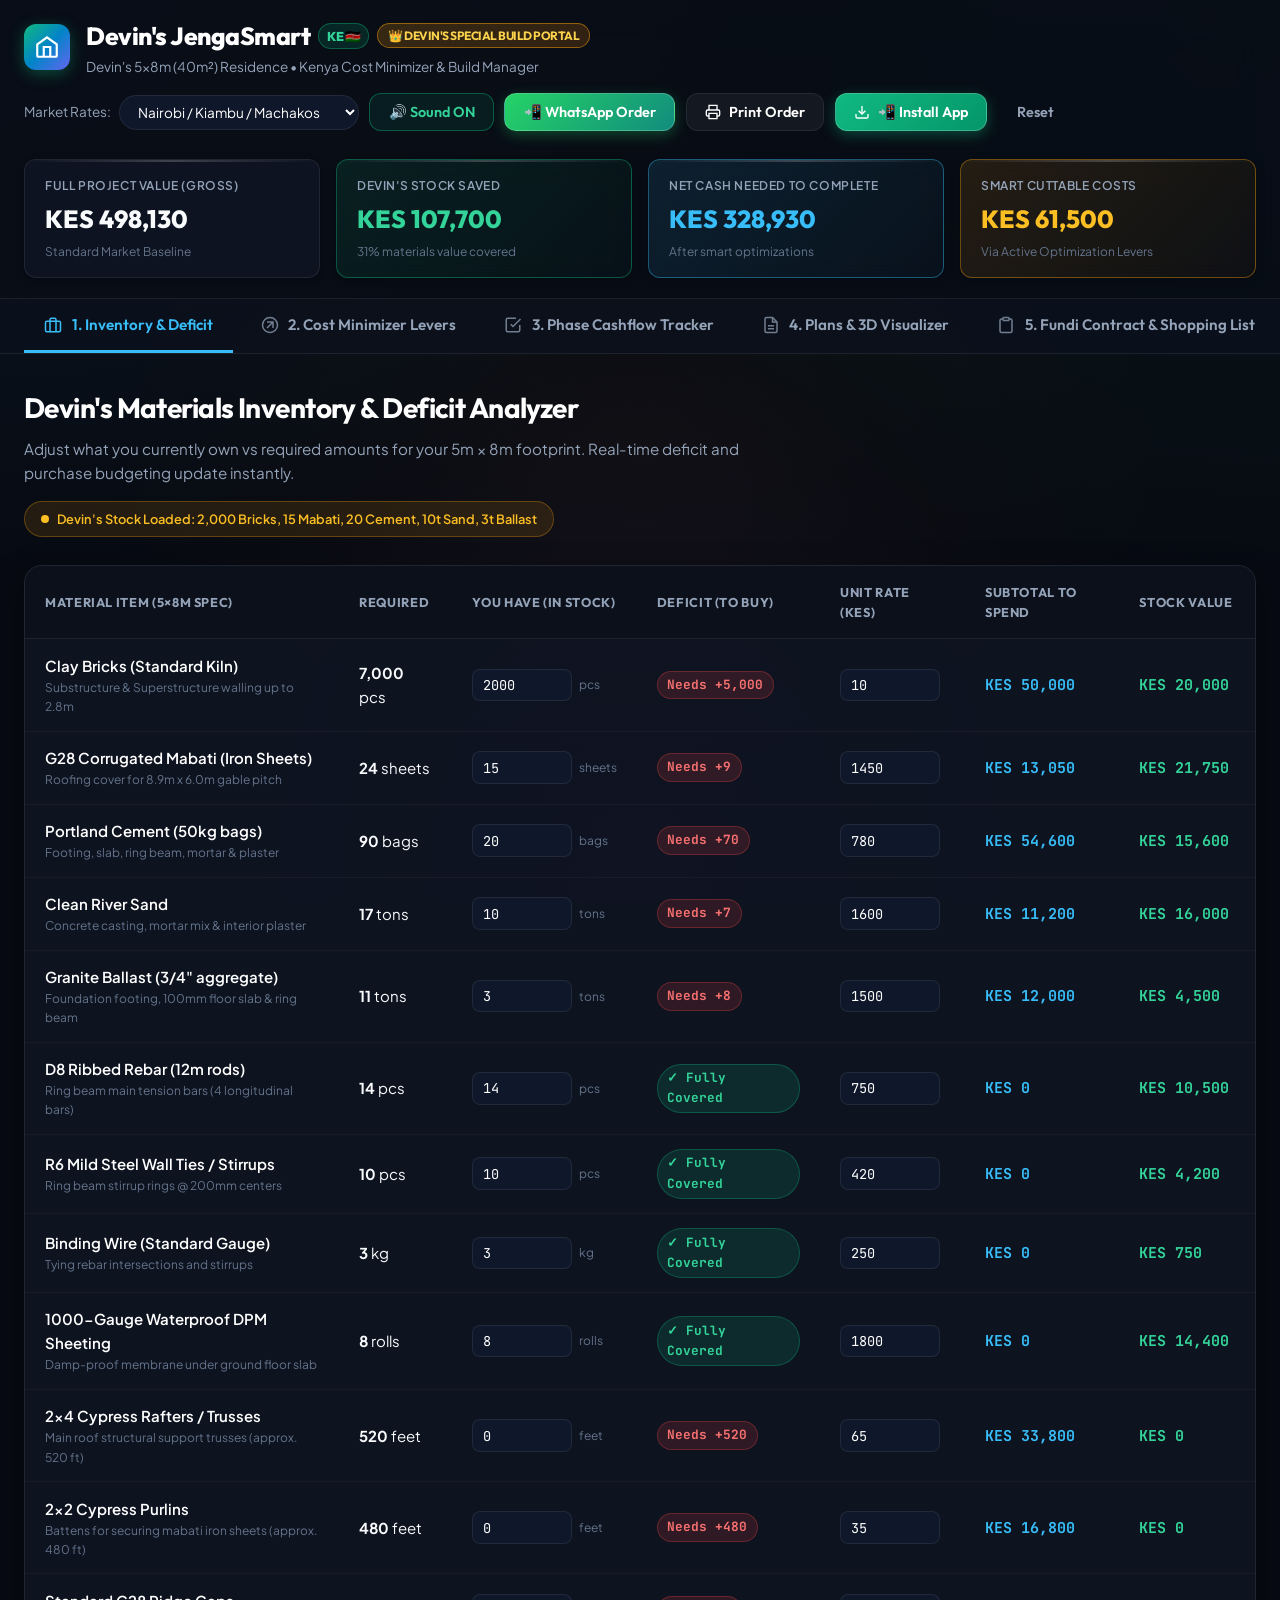
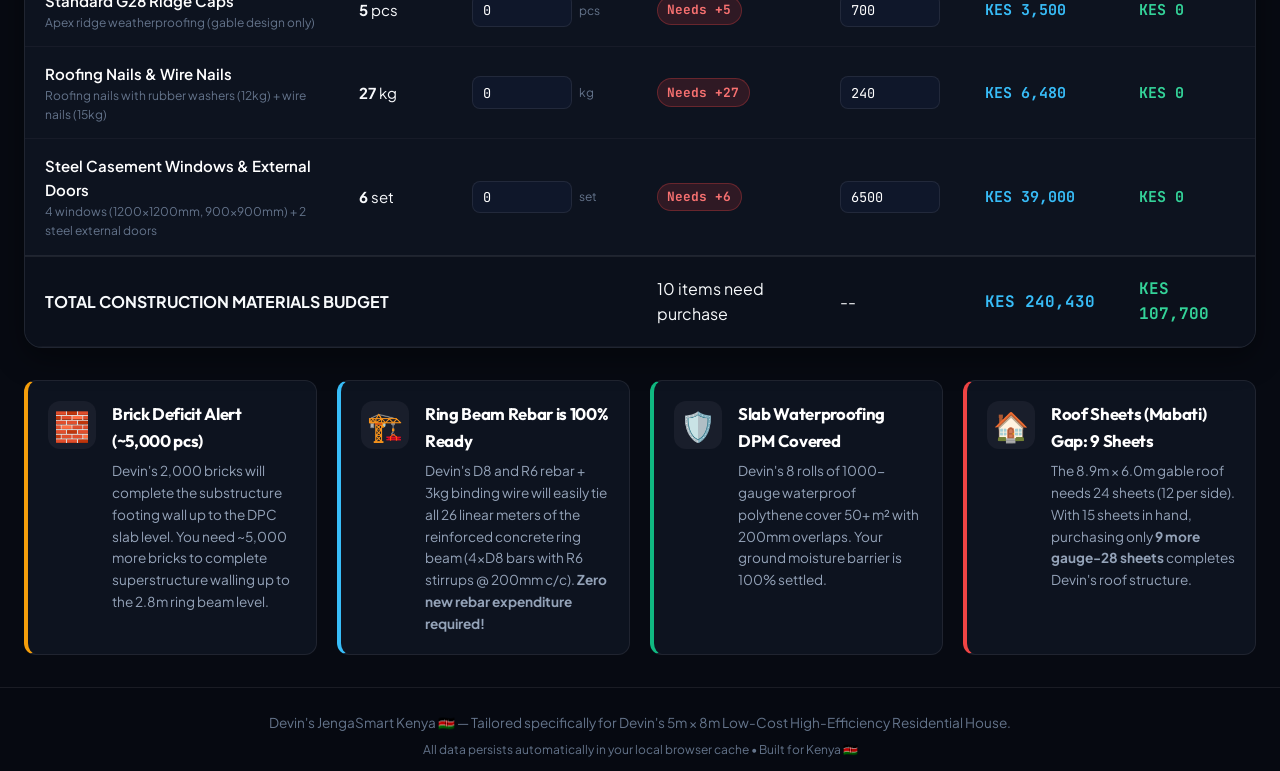
==== commit 9a83c099: "Mobile phone optimization: responsive card layout for tables, touch-friendly navigation, 2x2 stats b" ====
--- a/index.html
+++ b/index.html
@@ -2,7 +2,7 @@
 <html lang="en">
 <head>
   <meta charset="UTF-8">
-  <meta name="viewport" content="width=device-width, initial-scale=1.0">
+  <meta name="viewport" content="width=device-width, initial-scale=1.0, maximum-scale=5.0, viewport-fit=cover">
   <title>Devin's 5×8m House — JengaSmart Kenya Cost Optimizer & Plans</title>
   <meta name="description" content="Devin's 5m x 8m (40 sqm) 2-bedroom home in Kenya: Interactive construction cost minimizer, inventory deficit calculator, smart building roadmap, and complete architectural plan sheets.">
   <link rel="preconnect" href="https://fonts.googleapis.com">
--- a/style.css
+++ b/style.css
@@ -1572,7 +1572,7 @@
   margin-top: 0.35rem;
 }
 
-/* Responsive */
+/* Responsive & Mobile Phone Optimization */
 @media (max-width: 900px) {
   .interactive-blueprint-container {
     grid-template-columns: 1fr;
@@ -1591,16 +1591,375 @@
   }
 }
 
-@media (max-width: 600px) {
-  .quick-stats-bar {
-    grid-template-columns: 1fr;
-  }
+/* Mobile Phones (iPhone, Android, Foldables <= 768px) */
+@media (max-width: 768px) {
+  body {
+    font-size: 14px;
+    padding-bottom: env(safe-area-inset-bottom, 0.5rem);
+  }
+
+  .site-header {
+    position: sticky;
+    top: 0;
+    z-index: 100;
+  }
+
+  .header-container {
+    padding: 0.65rem 0.85rem 0.45rem;
+    gap: 0.65rem;
+  }
+
+  .brand {
+    gap: 0.65rem;
+  }
+
+  .brand-icon {
+    width: 36px;
+    height: 36px;
+    border-radius: var(--radius-sm);
+  }
+
+  .brand-icon svg {
+    width: 20px;
+    height: 20px;
+  }
+
+  .brand-title {
+    font-size: 1.15rem;
+    line-height: 1.25;
+    gap: 0.35rem;
+  }
+
+  .badge-vip {
+    font-size: 0.65rem;
+    padding: 1px 7px;
+  }
+
+  .badge-country {
+    font-size: 0.7rem;
+    padding: 1px 6px;
+  }
+
+  .brand-sub {
+    font-size: 0.75rem;
+  }
+
   .header-actions {
     width: 100%;
+    overflow-x: auto;
+    padding-bottom: 0.35rem;
+    display: flex;
+    flex-wrap: nowrap;
+    gap: 0.45rem;
+    -webkit-overflow-scrolling: touch;
+    scrollbar-width: none;
+  }
+
+  .header-actions::-webkit-scrollbar {
+    display: none;
+  }
+
+  .header-actions .btn, 
+  .header-actions .select-pill {
+    white-space: nowrap;
+    font-size: 0.78rem;
+    padding: 0.4rem 0.75rem;
+    flex-shrink: 0;
+    min-height: 38px;
+  }
+
+  .quick-stats-bar {
+    grid-template-columns: 1fr 1fr;
+    gap: 0.5rem;
+    padding: 0.45rem 0.85rem 0.75rem;
+  }
+
+  .stat-card {
+    padding: 0.65rem 0.8rem;
+    border-radius: var(--radius-sm);
+  }
+
+  .stat-val {
+    font-size: 1.15rem;
+  }
+
+  .stat-label {
+    font-size: 0.65rem;
+  }
+
+  .stat-hint {
+    font-size: 0.68rem;
+  }
+
+  .tabs-nav {
+    padding: 0 0.5rem;
+    -webkit-overflow-scrolling: touch;
+    scrollbar-width: none;
+  }
+
+  .tabs-nav::-webkit-scrollbar {
+    display: none;
+  }
+
+  .tabs-container {
+    gap: 0.25rem;
+  }
+
+  .tab-btn {
+    padding: 0.75rem 0.8rem;
+    font-size: 0.82rem;
+    gap: 0.4rem;
+    min-height: 44px; /* Touch target */
+  }
+
+  .main-content {
+    padding: 1rem 0.75rem;
+  }
+
+  .pane-header {
+    margin-bottom: 1.25rem;
+    gap: 0.75rem;
+  }
+
+  .pane-header h2 {
+    font-size: 1.3rem;
+  }
+
+  .section-desc {
+    font-size: 0.82rem;
+  }
+
+  /* Transform Inventory Table into Native Touch Cards on Phone */
+  .inventory-table, 
+  .inventory-table tbody, 
+  .inventory-table tr, 
+  .inventory-table td {
+    display: block;
+    width: 100%;
+  }
+
+  .inventory-table thead {
+    display: none; /* Hide header row on phone */
+  }
+
+  .inventory-table tr {
+    background: rgba(255, 255, 255, 0.02);
+    border: 1px solid var(--border-color);
+    border-radius: var(--radius-md);
+    margin-bottom: 0.85rem;
+    padding: 0.85rem;
+  }
+
+  .inventory-table td {
+    display: flex;
     justify-content: space-between;
-  }
+    align-items: center;
+    padding: 0.45rem 0;
+    border-bottom: 1px solid rgba(255, 255, 255, 0.04);
+  }
+
+  .inventory-table td:last-child {
+    border-bottom: none;
+  }
+
+  .inventory-table td::before {
+    content: attr(data-label);
+    font-size: 0.75rem;
+    text-transform: uppercase;
+    color: var(--text-dim);
+    font-weight: 600;
+  }
+
+  .inventory-table .input-number {
+    width: 90px;
+    padding: 0.35rem 0.5rem;
+    font-size: 0.85rem;
+  }
+
+  .table-total-row {
+    display: block !important;
+    background: rgba(11, 16, 28, 0.95);
+    border-radius: var(--radius-md);
+    padding: 0.85rem;
+  }
+
+  .table-total-row td {
+    display: flex;
+    justify-content: space-between;
+    padding: 0.4rem 0;
+    border: none;
+    font-size: 0.85rem;
+  }
+
+  .insights-grid {
+    grid-template-columns: 1fr;
+    gap: 0.85rem;
+  }
+
+  .insight-card {
+    padding: 1rem;
+  }
+
+  .savings-meter-card {
+    width: 100%;
+    justify-content: space-between;
+    padding: 0.65rem 1rem;
+  }
+
+  .meter-amount {
+    font-size: 1.3rem;
+  }
+
+  .levers-grid {
+    grid-template-columns: 1fr;
+    gap: 0.85rem;
+  }
+
+  .lever-card {
+    padding: 1.15rem;
+    border-radius: var(--radius-md);
+  }
+
+  .lever-info h3 {
+    font-size: 1.05rem;
+  }
+
+  .lever-footer {
+    padding-top: 0.75rem;
+  }
+
+  .phase-item-card {
+    padding: 1.15rem;
+    gap: 1rem;
+    border-radius: var(--radius-md);
+  }
+
+  .phase-number-badge {
+    width: 42px;
+    height: 42px;
+    font-size: 1rem;
+  }
+
+  .phase-body h3 {
+    font-size: 1.05rem;
+  }
+
+  .sub-nav-pills {
+    overflow-x: auto;
+    padding-bottom: 0.35rem;
+    flex-wrap: nowrap;
+    -webkit-overflow-scrolling: touch;
+    scrollbar-width: none;
+  }
+
+  .sub-nav-pills::-webkit-scrollbar {
+    display: none;
+  }
+
+  .plan-sub-btn {
+    white-space: nowrap;
+    padding: 0.4rem 0.85rem;
+    font-size: 0.8rem;
+    flex-shrink: 0;
+  }
+
+  .blueprint-card {
+    padding: 0.85rem;
+    border-radius: var(--radius-md);
+  }
+
+  .room-details-card {
+    padding: 1rem;
+    border-radius: var(--radius-md);
+  }
+
+  .dossier-header-bar {
+    padding: 1rem;
+  }
+
+  .dossier-iframe-wrap {
+    height: 520px;
+    -webkit-overflow-scrolling: touch;
+  }
+
+  .special-hub-grid {
+    grid-template-columns: 1fr;
+    gap: 1rem;
+  }
+
+  .hub-card {
+    padding: 1.15rem;
+    border-radius: var(--radius-md);
+  }
+
+  .copilot-chat-box {
+    height: 320px;
+  }
+
+  .curing-days-grid {
+    grid-template-columns: repeat(4, 1fr);
+    gap: 0.5rem;
+  }
+
   .toolkit-grid {
     grid-template-columns: 1fr;
+    gap: 1rem;
+  }
+
+  .toolkit-card {
+    padding: 1.15rem;
+  }
+
+  .contract-signatures {
+    flex-direction: column;
+    gap: 1rem;
+  }
+
+  .pwa-floating-banner {
+    left: 12px;
+    right: 12px;
+    bottom: 12px;
+    max-width: 100%;
+    padding: 0.85rem 1rem;
+  }
+}
+
+/* Extra Small Phones (<= 480px: iPhone SE, Galaxy A series, etc.) */
+@media (max-width: 480px) {
+  .header-container {
+    padding: 0.5rem 0.65rem 0.35rem;
+  }
+
+  .quick-stats-bar {
+    grid-template-columns: 1fr 1fr;
+    gap: 0.4rem;
+    padding: 0.35rem 0.65rem 0.5rem;
+  }
+
+  .stat-card {
+    padding: 0.5rem 0.65rem;
+  }
+
+  .stat-val {
+    font-size: 1.05rem;
+  }
+
+  .batch-display-card {
+    grid-template-columns: 1fr;
+    gap: 0.65rem;
+  }
+
+  .curing-days-grid {
+    grid-template-columns: repeat(3, 1fr);
+  }
+
+  .batching-tabs {
+    flex-direction: column;
+  }
+
+  .batch-btn {
+    width: 100%;
+    text-align: center;
   }
 }
 
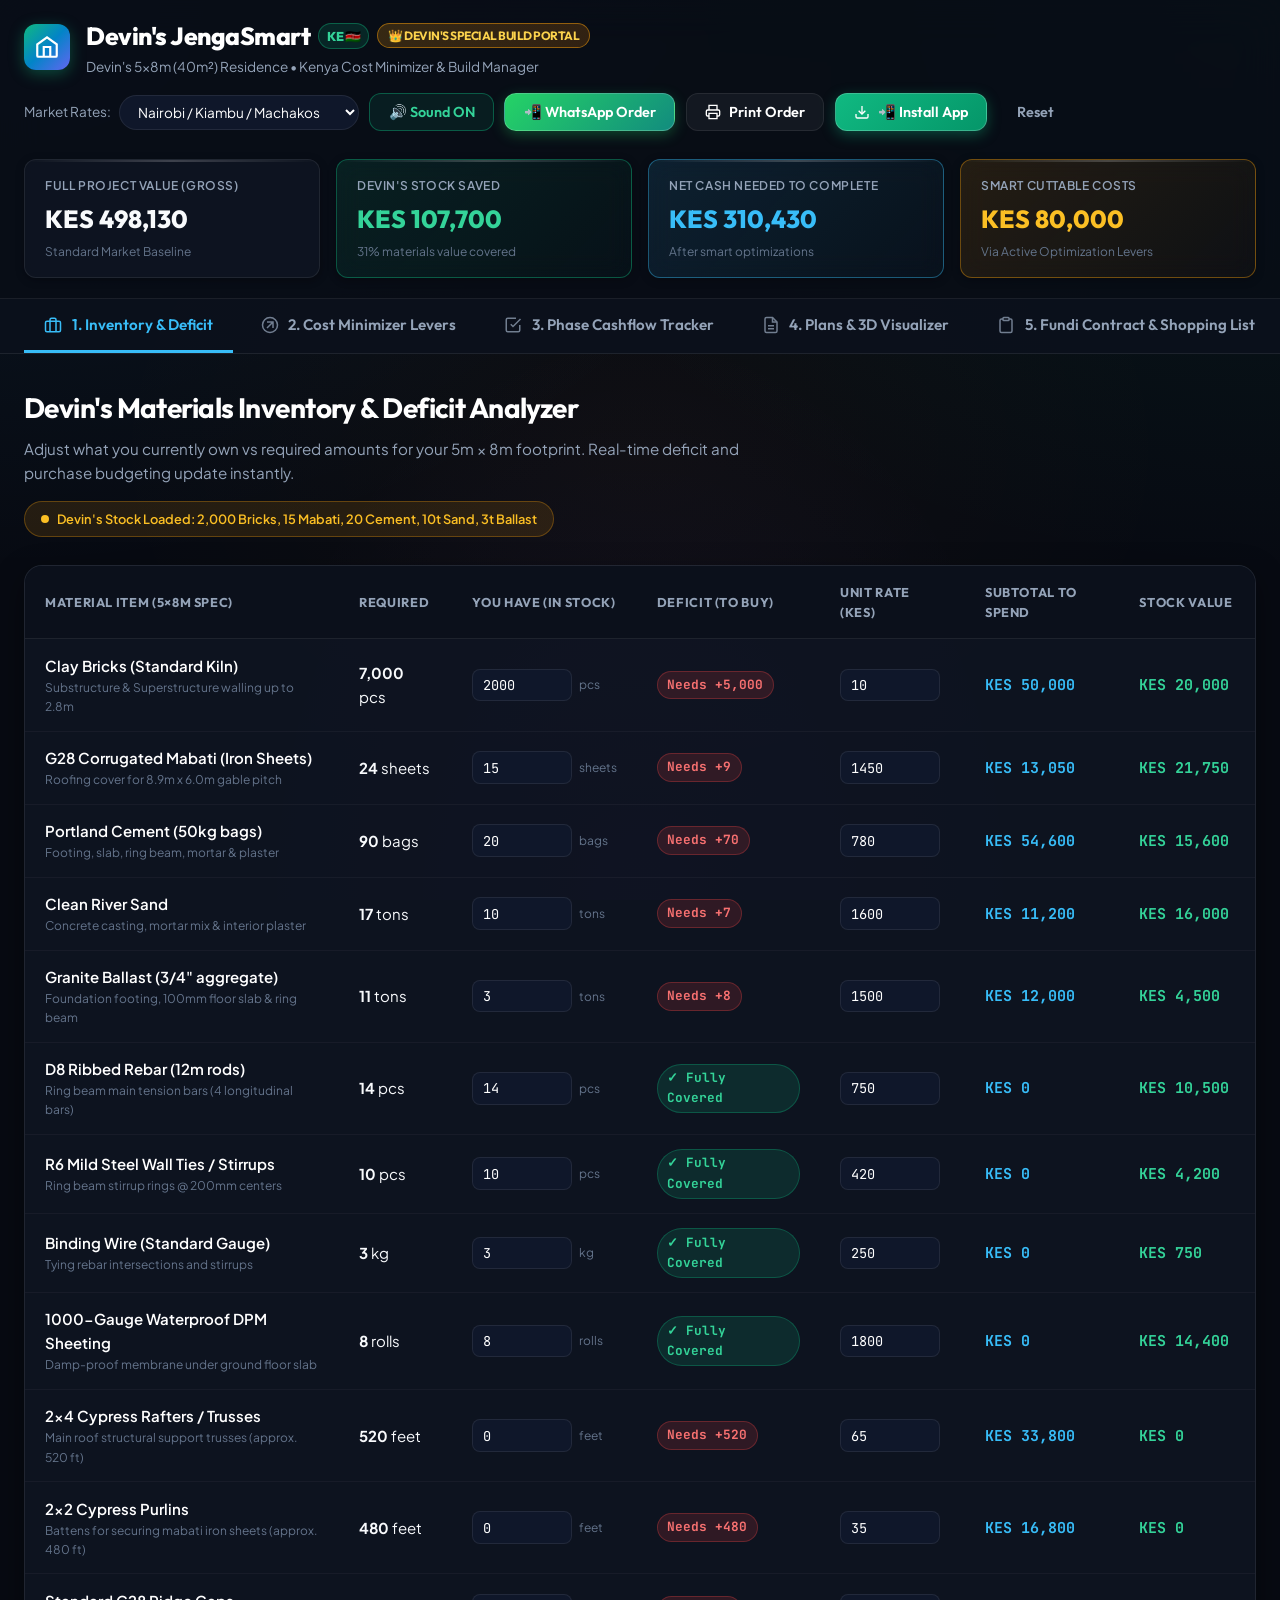
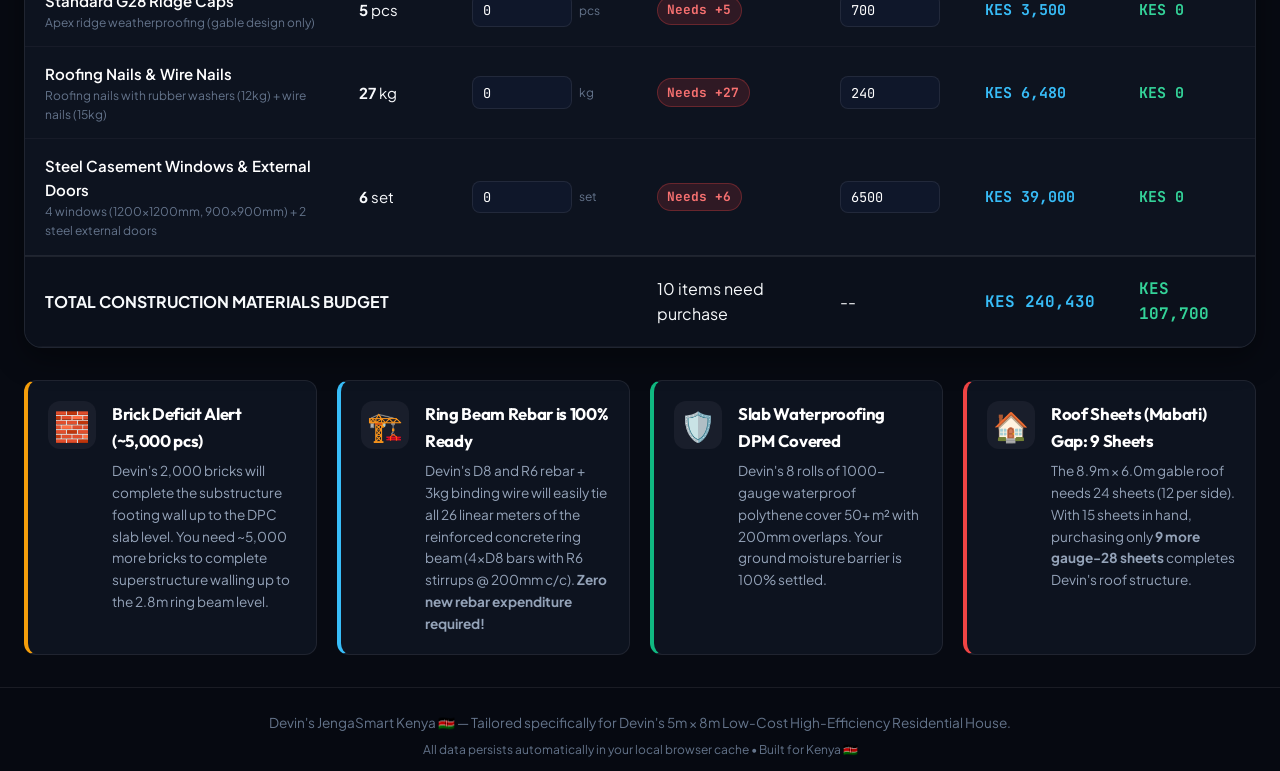
==== commit fc1e3405: "Add Quarry Dust sand replacement lever and site mixing AI copilot intelligence" ====
--- a/index.html
+++ b/index.html
@@ -346,6 +346,25 @@
           <div class="lever-footer">
             <span class="lever-savings">Saves approx: <strong>KES 16,000</strong></span>
             <span class="lever-tag">Structural Saving</span>
+          </div>
+        </div>
+
+        <!-- Lever 7: Quarry Dust Sand-Replacement Strategy -->
+        <div class="lever-card">
+          <div class="lever-top">
+            <div class="lever-info">
+              <span class="lever-category">Raw Materials Economy</span>
+              <h3>Replace / Blend River Sand with Quarry Dust (Vumbi ya Mawe)</h3>
+              <p>Quarry dust costs KES 800/ton vs River Sand at KES 1,600/ton. Blending 50% quarry dust + 50% river sand for blinding, slab & brick mortar slashes raw aggregate costs without compromising structural integrity.</p>
+            </div>
+            <label class="switch">
+              <input type="checkbox" id="leverQuarryDust" class="cost-lever" data-savings="18500" checked>
+              <span class="slider round"></span>
+            </label>
+          </div>
+          <div class="lever-footer">
+            <span class="lever-savings">Saves approx: <strong>KES 18,500</strong></span>
+            <span class="lever-tag">High Value Replacement</span>
           </div>
         </div>
       </div>
@@ -785,6 +804,7 @@
           </div>
 
           <div class="suggestion-chips">
+            <button class="chip-btn" onclick="askPreset('quarrydust')">🪨 Quarry Dust vs Sand Rules</button>
             <button class="chip-btn" onclick="askPreset('silt')">🧪 Sand Silt Bottle Test</button>
             <button class="chip-btn" onclick="askPreset('curing')">💧 Concrete 7-Day Curing</button>
             <button class="chip-btn" onclick="askPreset('theft')">🔒 Prevent Cement Leakage</button>
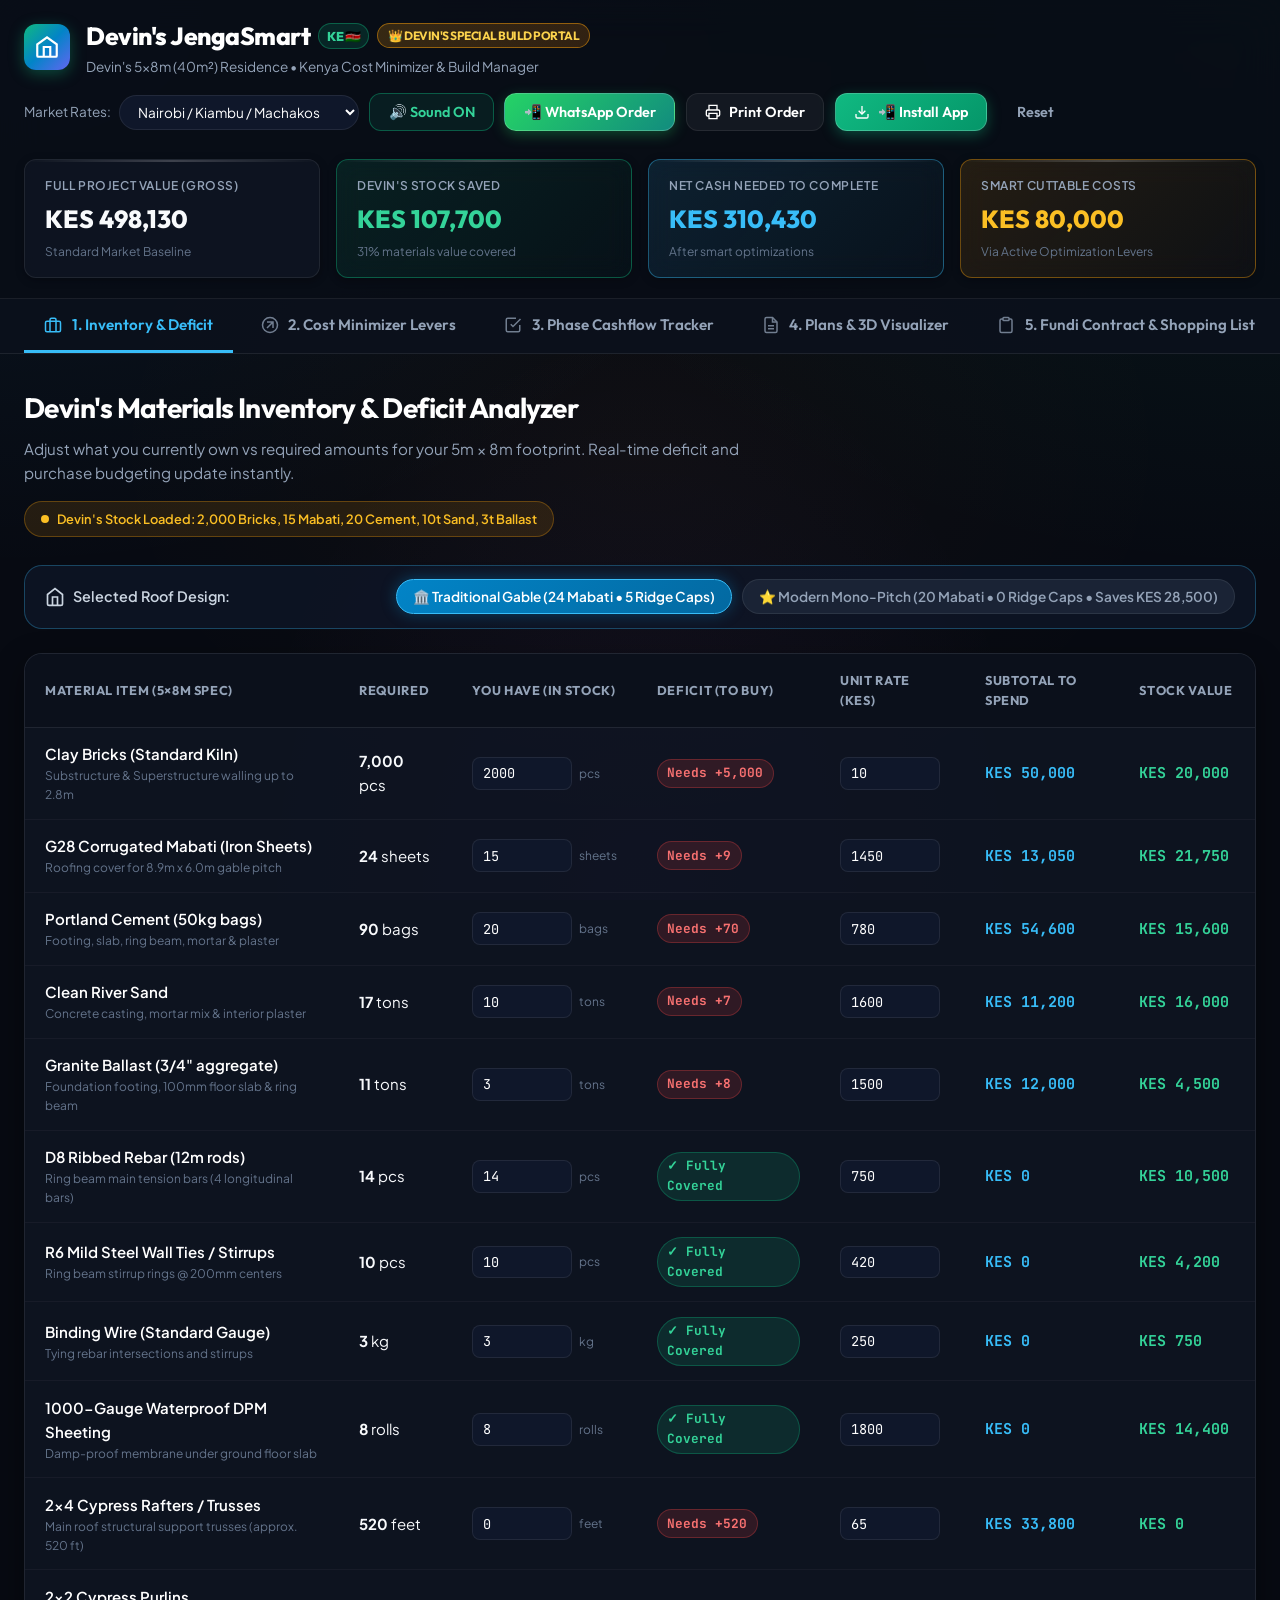
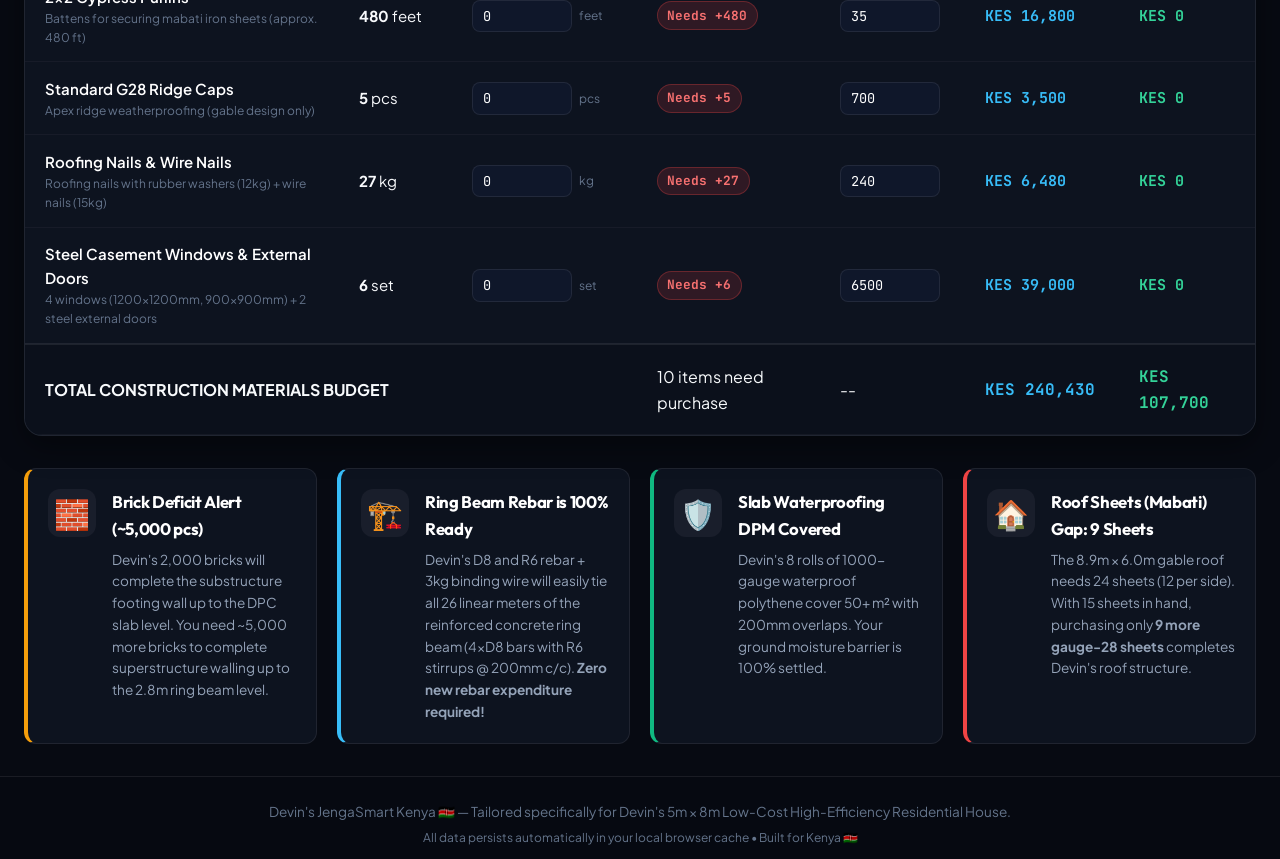
==== commit a44ff88d: "Add modern mono pitch roof design, 3D render, structural blueprint, and interactive roof switcher" ====
--- a/index.html
+++ b/index.html
@@ -157,6 +157,22 @@
         </div>
       </div>
 
+      <!-- Roof Design Mode Selector -->
+      <div class="roof-mode-selector-bar">
+        <span class="roof-mode-label">
+          <svg width="20" height="20" viewBox="0 0 24 24" fill="none" stroke="currentColor" stroke-width="2"><path d="M3 9l9-7 9 7v11a2 2 0 0 1-2 2H5a2 2 0 0 1-2-2z"/><polyline points="9 22 9 12 15 12 15 22"/></svg>
+          Selected Roof Design:
+        </span>
+        <div class="roof-mode-options">
+          <button type="button" class="roof-mode-btn active" id="btnRoofGable" onclick="setRoofDesign('gable')">
+            🏛️ Traditional Gable (24 Mabati • 5 Ridge Caps)
+          </button>
+          <button type="button" class="roof-mode-btn" id="btnRoofMono" onclick="setRoofDesign('monopitch')">
+            ⭐ Modern Mono-Pitch (20 Mabati • 0 Ridge Caps • Saves KES 28,500)
+          </button>
+        </div>
+      </div>
+
       <div class="inventory-grid-wrapper">
         <table class="inventory-table" id="inventoryTable">
           <thead>
@@ -402,6 +418,7 @@
         </div>
         <div class="sub-nav-pills">
           <button class="plan-sub-btn active" data-view="floorplan">2D Floor Blueprint</button>
+          <button class="plan-sub-btn btn-highlight-monopitch" data-view="monopitch">⭐ Mono-Pitch 3D & Blueprint</button>
           <button class="plan-sub-btn" data-view="topdown3d">Top-Down 3D View</button>
           <button class="plan-sub-btn" data-view="entrance3d">Main Entrance View</button>
           <button class="plan-sub-btn" data-view="roofs">Roof Options (Gable vs Skillion)</button>
@@ -583,6 +600,171 @@
                   <li><strong>Total Roof Cost:</strong> ~KES 89,500 (Saves KES ~28,500!)</li>
                 </ul>
               </div>
+            </div>
+          </div>
+        </div>
+
+        <!-- Sub-view: Dedicated Modern Mono-Pitch Roof Blueprint & Engineering -->
+        <div id="subViewMonopitch" class="plan-sub-panel">
+          <div class="monopitch-blueprint-card">
+            <div class="monopitch-blueprint-header">
+              <div>
+                <span class="roof-badge badge-budget" style="margin-bottom: 0.25rem;">Modern Mono-Pitch Architecture • 5.0m × 8.0m House</span>
+                <h3 style="color: #fff; font-size: 1.2rem; margin: 0;">Devin's Single-Slope Shed Roof Engineering Blueprint</h3>
+              </div>
+              <button class="btn btn-primary" onclick="setRoofDesign('monopitch'); alert('⭐ Modern Mono-Pitch Roof activated! Mabati required reduced to 20 sheets (deficit only 5 sheets) and ridge caps eliminated.');" style="padding: 0.5rem 1rem;">
+                ⚡ Activate Mono-Pitch in Cost Minimizer
+              </button>
+            </div>
+
+            <!-- Photorealistic 3D Exterior Showcase -->
+            <div class="image-showcase" style="border-radius: 0;">
+              <img src="assets/roof_monopitch_3d.jpg" alt="Devin's 5x8m Modern Mono-Pitch House 3D Exterior Render" class="showcase-img" onerror="this.src='DOWNLOADS/JengaSmart-App/assets/roof_monopitch_3d.jpg'">
+              <div class="image-caption">
+                <strong>Photorealistic 3D Exterior View:</strong> Modern Kenyan single-slope mono-pitch roof with dark charcoal Box-Profile mabati, warm natural timber fascia cladding, expansive casement windows, and seamless rear rainwater drainage.
+              </div>
+            </div>
+
+            <!-- Vector Architectural Cross-Section Blueprint -->
+            <div style="padding: 1.5rem; background: #0b1120;">
+              <h4 style="color: #38bdf8; font-size: 1rem; margin-bottom: 0.75rem; display: flex; align-items: center; gap: 0.5rem;">
+                <span>📐 Structural Elevation & Cross-Section Drawing (Scale 1:50)</span>
+              </h4>
+              <svg class="monopitch-svg" viewBox="0 0 850 420" xmlns="http://www.w3.org/2000/svg">
+                <defs>
+                  <pattern id="mpGrid" width="20" height="20" patternUnits="userSpaceOnUse">
+                    <path d="M 20 0 L 0 0 0 20" fill="none" stroke="rgba(255,255,255,0.04)" stroke-width="1"/>
+                  </pattern>
+                  <linearGradient id="wallGrad" x1="0%" y1="0%" x2="0%" y2="100%">
+                    <stop offset="0%" stop-color="#334155"/>
+                    <stop offset="100%" stop-color="#1e293b"/>
+                  </linearGradient>
+                </defs>
+                <rect width="850" height="420" fill="#020617"/>
+                <rect width="850" height="420" fill="url(#mpGrid)"/>
+
+                <!-- Ground Level Datum -->
+                <line x1="40" y1="360" x2="810" y2="360" stroke="#64748b" stroke-width="3"/>
+                <text x="50" y="380" fill="#94a3b8" font-size="12" font-family="monospace">±0.00m FINISHED GROUND GRADE</text>
+
+                <!-- Concrete Plinth & Floor Slab -->
+                <rect x="150" y="335" width="550" height="25" fill="#475569" stroke="#94a3b8" stroke-width="1.5"/>
+                <text x="425" y="352" fill="#fff" font-size="11" font-weight="bold" text-anchor="middle" font-family="sans-serif">+0.30m FINISHED FLOOR SLAB (100mm Concrete + 8 Rolls DPM)</text>
+
+                <!-- Front Wall (Left side, Height 3.60m from slab) -->
+                <rect x="170" y="119" width="30" height="216" fill="url(#wallGrad)" stroke="#38bdf8" stroke-width="2"/>
+                <rect x="170" y="119" width="30" height="24" fill="#0284c7" stroke="#38bdf8" stroke-width="1.5"/>
+                <text x="185" y="135" fill="#fff" font-size="8" font-weight="bold" text-anchor="middle">BEAM</text>
+
+                <!-- Rear Wall (Right side, Height 2.85m from slab) -->
+                <rect x="650" y="164" width="30" height="171" fill="url(#wallGrad)" stroke="#38bdf8" stroke-width="2"/>
+                <rect x="650" y="164" width="30" height="24" fill="#0284c7" stroke="#38bdf8" stroke-width="1.5"/>
+                <text x="665" y="180" fill="#fff" font-size="8" font-weight="bold" text-anchor="middle">BEAM</text>
+
+                <!-- Front Window -->
+                <rect x="170" y="170" width="30" height="90" fill="#0284c7" fill-opacity="0.3" stroke="#38bdf8" stroke-width="1.5"/>
+                <text x="185" y="220" fill="#38bdf8" font-size="9" text-anchor="middle">WIN</text>
+
+                <!-- Rear Window -->
+                <rect x="650" y="210" width="30" height="60" fill="#0284c7" fill-opacity="0.3" stroke="#38bdf8" stroke-width="1.5"/>
+                <text x="665" y="245" fill="#38bdf8" font-size="9" text-anchor="middle">WIN</text>
+
+                <!-- Single Sloping Timber Rafter 4"x2" -->
+                <polygon points="115,106 705,166 705,178 115,118" fill="#d97706" stroke="#b45309" stroke-width="1.5"/>
+                <text x="390" y="130" fill="#fbbf24" font-size="11" font-weight="bold" font-family="monospace" transform="rotate(5.8 390 130)">4"×2" CYPRESS TIMBER RAFTER @ 600mm c/c (Span: 5.6m)</text>
+
+                <!-- Purlins 2"x2" spaced at 900mm -->
+                <rect x="135" y="100" width="12" height="8" fill="#f59e0b" stroke="#78350f" transform="rotate(5.8 135 100)"/>
+                <rect x="230" y="110" width="12" height="8" fill="#f59e0b" stroke="#78350f" transform="rotate(5.8 230 110)"/>
+                <rect x="325" y="120" width="12" height="8" fill="#f59e0b" stroke="#78350f" transform="rotate(5.8 325 120)"/>
+                <rect x="420" y="130" width="12" height="8" fill="#f59e0b" stroke="#78350f" transform="rotate(5.8 420 130)"/>
+                <rect x="515" y="140" width="12" height="8" fill="#f59e0b" stroke="#78350f" transform="rotate(5.8 515 140)"/>
+                <rect x="610" y="150" width="12" height="8" fill="#f59e0b" stroke="#78350f" transform="rotate(5.8 610 150)"/>
+                <rect x="690" y="158" width="12" height="8" fill="#f59e0b" stroke="#78350f" transform="rotate(5.8 690 158)"/>
+
+                <!-- Iron Sheet (Mabati Box Profile G28 Charcoal) -->
+                <line x1="110" y1="102" x2="715" y2="162" stroke="#0ea5e9" stroke-width="5" stroke-linecap="round"/>
+                <text x="410" y="98" fill="#38bdf8" font-size="12" font-weight="bold" font-family="sans-serif" transform="rotate(5.8 410 98)">GAUGE 28 BOX PROFILE MABATI (20 SHEETS TOTAL)</text>
+
+                <!-- Front Fascia Board (1"x8") -->
+                <rect x="108" y="101" width="8" height="35" fill="#b45309" stroke="#78350f" stroke-width="1.5"/>
+                <text x="75" y="120" fill="#cbd5e1" font-size="10" font-family="monospace">FASCIA 1"×8"</text>
+
+                <!-- Rear Rainwater Gutter & Downpipe -->
+                <path d="M 715 162 Q 722 175 722 185 L 722 340" fill="none" stroke="#10b981" stroke-width="3.5"/>
+                <circle cx="722" cy="180" r="8" fill="#10b981" fill-opacity="0.3" stroke="#10b981" stroke-width="2"/>
+                <text x="735" y="175" fill="#34d399" font-size="10" font-weight="bold">PVC GUTTER</text>
+                <text x="735" y="240" fill="#34d399" font-size="9">DOWNPIPE TO</text>
+                <text x="735" y="255" fill="#34d399" font-size="9" font-weight="bold">WATER TANK</text>
+
+                <!-- Dimensions -->
+                <line x1="130" y1="335" x2="130" y2="119" stroke="#38bdf8" stroke-dasharray="4,4" stroke-width="1.5"/>
+                <text x="120" y="225" fill="#38bdf8" font-size="12" font-weight="bold" text-anchor="end" font-family="monospace">3.60 m FRONT WALL</text>
+
+                <line x1="700" y1="335" x2="700" y2="164" stroke="#38bdf8" stroke-dasharray="4,4" stroke-width="1.5"/>
+                <text x="710" y="260" fill="#38bdf8" font-size="12" font-weight="bold" font-family="monospace">2.85 m REAR WALL</text>
+
+                <line x1="170" y1="164" x2="650" y2="164" stroke="rgba(255,255,255,0.2)" stroke-dasharray="3,3"/>
+                <text x="420" y="180" fill="#cbd5e1" font-size="11" font-family="sans-serif">Slope Rise: 0.75m Fall over 5.0m Building Span (Angle ~ 10°)</text>
+
+                <line x1="170" y1="315" x2="680" y2="315" stroke="#f1f5f9" stroke-width="1.5"/>
+                <polygon points="170,312 170,318 162,315" fill="#fff"/>
+                <polygon points="680,312 680,318 688,315" fill="#fff"/>
+                <text x="425" y="310" fill="#fff" font-size="12" font-weight="bold" text-anchor="middle" font-family="monospace">5.00 METERS SPAN (INTERIOR CLEAR 4.60m)</text>
+              </svg>
+            </div>
+
+            <!-- Itemized Technical Specs Grid -->
+            <div class="monopitch-specs-grid" style="padding: 1.5rem; background: var(--bg-card);">
+              <div class="monopitch-spec-box">
+                <h4>🧱 1. Wall Elevation & Ring Beam</h4>
+                <ul>
+                  <li><strong>Front Wall Ring Beam:</strong> Cast at <strong>+3.60 m</strong> above floor slab.</li>
+                  <li><strong>Rear Wall Ring Beam:</strong> Cast at <strong>+2.85 m</strong> above floor slab.</li>
+                  <li><strong>Side Gable Rake:</strong> Raked stepped masonry (sloping 10°) topped with a 150mm sloping reinforced concrete coping beam.</li>
+                  <li><strong>Wall Anchors:</strong> 25mm hoop iron straps embedded into ring beam at 1.2m intervals to tie rafters securely against Kenyan gusts.</li>
+                </ul>
+              </div>
+
+              <div class="monopitch-spec-box">
+                <h4>🪵 2. Timber Rafter & Purlin Schedule</h4>
+                <ul>
+                  <li><strong>Rafters:</strong> 4"×2" Treated Cypress (10 pieces of 20ft length = ~410 ft total).</li>
+                  <li><strong>Rafter Spacing:</strong> 600mm centers with intermediate tie collars across the 5.0m room span.</li>
+                  <li><strong>Purlins:</strong> 2"×2" Treated Cypress battens spaced at 900mm centers (~390 ft total).</li>
+                  <li><strong>Fascia Board:</strong> 1"×8" treated timber along front (8.5m) and sides.</li>
+                </ul>
+              </div>
+
+              <div class="monopitch-spec-box">
+                <h4>🛡️ 3. Iron Sheets (Mabati) & Hardware</h4>
+                <ul>
+                  <li><strong>Total Sheets Needed:</strong> <strong>20 sheets</strong> of Gauge 28 Box Profile (vs 24 for Gable).</li>
+                  <li><strong>Devin's Current Stock:</strong> 15 sheets on site.</li>
+                  <li><strong>Deficit to Buy:</strong> <strong>Only 5 more sheets!</strong> (Reduces your deficit by 4 full sheets!).</li>
+                  <li><strong>Ridge Caps (Marangi):</strong> <strong>0 pieces needed!</strong> (Mono-pitch has NO apex ridge, saving KES 4,500!).</li>
+                </ul>
+              </div>
+
+              <div class="monopitch-spec-box">
+                <h4>💧 4. Rainwater Harvesting & Drainage</h4>
+                <ul>
+                  <li><strong>Single Slope Advantage:</strong> 100% of rainwater flows toward the rear wall.</li>
+                  <li><strong>Gutter Length:</strong> Only one 8.5m PVC gutter run (saves 50% vs dual front/rear gutters).</li>
+                  <li><strong>Water Tank Connection:</strong> Direct single downpipe to a 5,000L or 10,000L plastic water storage tank for clean gravity supply.</li>
+                  <li><strong>Zero Splash on Porch:</strong> Front entrance veranda remains completely dry during heavy downpours.</li>
+                </ul>
+              </div>
+            </div>
+
+            <div style="padding: 1rem 1.5rem; background: rgba(16, 185, 129, 0.1); border-top: 1px solid rgba(16, 185, 129, 0.3); display: flex; align-items: center; justify-content: space-between; flex-wrap: wrap; gap: 1rem;">
+              <div>
+                <strong style="color: #34d399; font-size: 1.05rem;">Total Direct Savings with Mono-Pitch: ~KES 28,500</strong>
+                <p style="font-size: 0.82rem; color: var(--text-muted); margin-top: 0.2rem;">Saves 4 iron sheets + 5 ridge caps + 110 ft timber trusses + dual guttering labor.</p>
+              </div>
+              <button class="btn btn-primary" onclick="setRoofDesign('monopitch'); alert('✓ Modern Mono-Pitch Roof selected! Inventory deficit updated to only 5 sheets.');">
+                Confirm Mono-Pitch Roof (20 Sheets)
+              </button>
             </div>
           </div>
         </div>
@@ -804,6 +986,7 @@
           </div>
 
           <div class="suggestion-chips">
+            <button class="chip-btn" onclick="askPreset('monopitch')">📐 Mono-Pitch Roof Blueprint & Rules</button>
             <button class="chip-btn" onclick="askPreset('quarrydust')">🪨 Quarry Dust vs Sand Rules</button>
             <button class="chip-btn" onclick="askPreset('silt')">🧪 Sand Silt Bottle Test</button>
             <button class="chip-btn" onclick="askPreset('curing')">💧 Concrete 7-Day Curing</button>
--- a/style.css
+++ b/style.css
@@ -1165,6 +1165,143 @@
   color: #fff;
 }
 
+/* Roof Design Selector Bar */
+.roof-mode-selector-bar {
+  display: flex;
+  align-items: center;
+  justify-content: space-between;
+  background: rgba(15, 23, 42, 0.7);
+  border: 1px solid rgba(56, 189, 248, 0.3);
+  padding: 0.85rem 1.25rem;
+  border-radius: var(--radius-lg);
+  margin-bottom: 1.5rem;
+  gap: 1rem;
+  flex-wrap: wrap;
+}
+
+.roof-mode-label {
+  font-size: 0.9rem;
+  font-weight: 600;
+  color: #cbd5e1;
+  display: flex;
+  align-items: center;
+  gap: 0.5rem;
+}
+
+.roof-mode-options {
+  display: flex;
+  gap: 0.6rem;
+  flex-wrap: wrap;
+}
+
+.roof-mode-btn {
+  background: rgba(30, 41, 59, 0.8);
+  border: 1px solid var(--border-color);
+  color: var(--text-muted);
+  font-family: inherit;
+  font-size: 0.85rem;
+  font-weight: 600;
+  padding: 0.5rem 1rem;
+  border-radius: var(--radius-full);
+  cursor: pointer;
+  transition: var(--transition);
+}
+
+.roof-mode-btn:hover {
+  background: rgba(56, 189, 248, 0.15);
+  color: #fff;
+  border-color: rgba(56, 189, 248, 0.4);
+}
+
+.roof-mode-btn.active {
+  background: linear-gradient(135deg, #0284c7, #0369a1);
+  color: #fff;
+  border-color: #38bdf8;
+  box-shadow: 0 0 15px rgba(2, 132, 199, 0.4);
+}
+
+.btn-highlight-monopitch {
+  background: rgba(56, 189, 248, 0.15) !important;
+  border-color: rgba(56, 189, 248, 0.5) !important;
+  color: #38bdf8 !important;
+  font-weight: 700 !important;
+}
+
+.btn-highlight-monopitch:hover {
+  background: rgba(56, 189, 248, 0.25) !important;
+  box-shadow: 0 0 12px rgba(56, 189, 248, 0.3) !important;
+}
+
+/* Mono-Pitch Showcase Styles */
+.monopitch-hero-wrap {
+  display: flex;
+  flex-direction: column;
+  gap: 1.5rem;
+  margin-bottom: 2rem;
+}
+
+.monopitch-blueprint-card {
+  background: #020617;
+  border: 1px solid rgba(56, 189, 248, 0.3);
+  border-radius: var(--radius-lg);
+  overflow: hidden;
+  box-shadow: 0 8px 32px rgba(0, 0, 0, 0.4);
+}
+
+.monopitch-blueprint-header {
+  display: flex;
+  justify-content: space-between;
+  align-items: center;
+  padding: 0.85rem 1.25rem;
+  background: rgba(15, 23, 42, 0.95);
+  border-bottom: 1px solid rgba(56, 189, 248, 0.2);
+  flex-wrap: wrap;
+  gap: 0.75rem;
+}
+
+.monopitch-svg {
+  width: 100%;
+  height: auto;
+  max-height: 480px;
+  display: block;
+}
+
+.monopitch-specs-grid {
+  display: grid;
+  grid-template-columns: repeat(auto-fit, minmax(280px, 1fr));
+  gap: 1rem;
+  margin-top: 1.5rem;
+}
+
+.monopitch-spec-box {
+  background: var(--bg-card);
+  border: 1px solid var(--border-color);
+  border-radius: var(--radius-md);
+  padding: 1.25rem;
+}
+
+.monopitch-spec-box h4 {
+  font-size: 1rem;
+  color: #38bdf8;
+  margin-bottom: 0.75rem;
+  display: flex;
+  align-items: center;
+  gap: 0.5rem;
+}
+
+.monopitch-spec-box ul {
+  list-style: none;
+  font-size: 0.85rem;
+  color: var(--text-muted);
+  display: flex;
+  flex-direction: column;
+  gap: 0.4rem;
+}
+
+.monopitch-spec-box ul strong {
+  color: #fff;
+}
+
 /* Dossier Embed Card & Highlights */
 .btn-highlight-dossier {
   background: rgba(16, 185, 129, 0.12) !important;
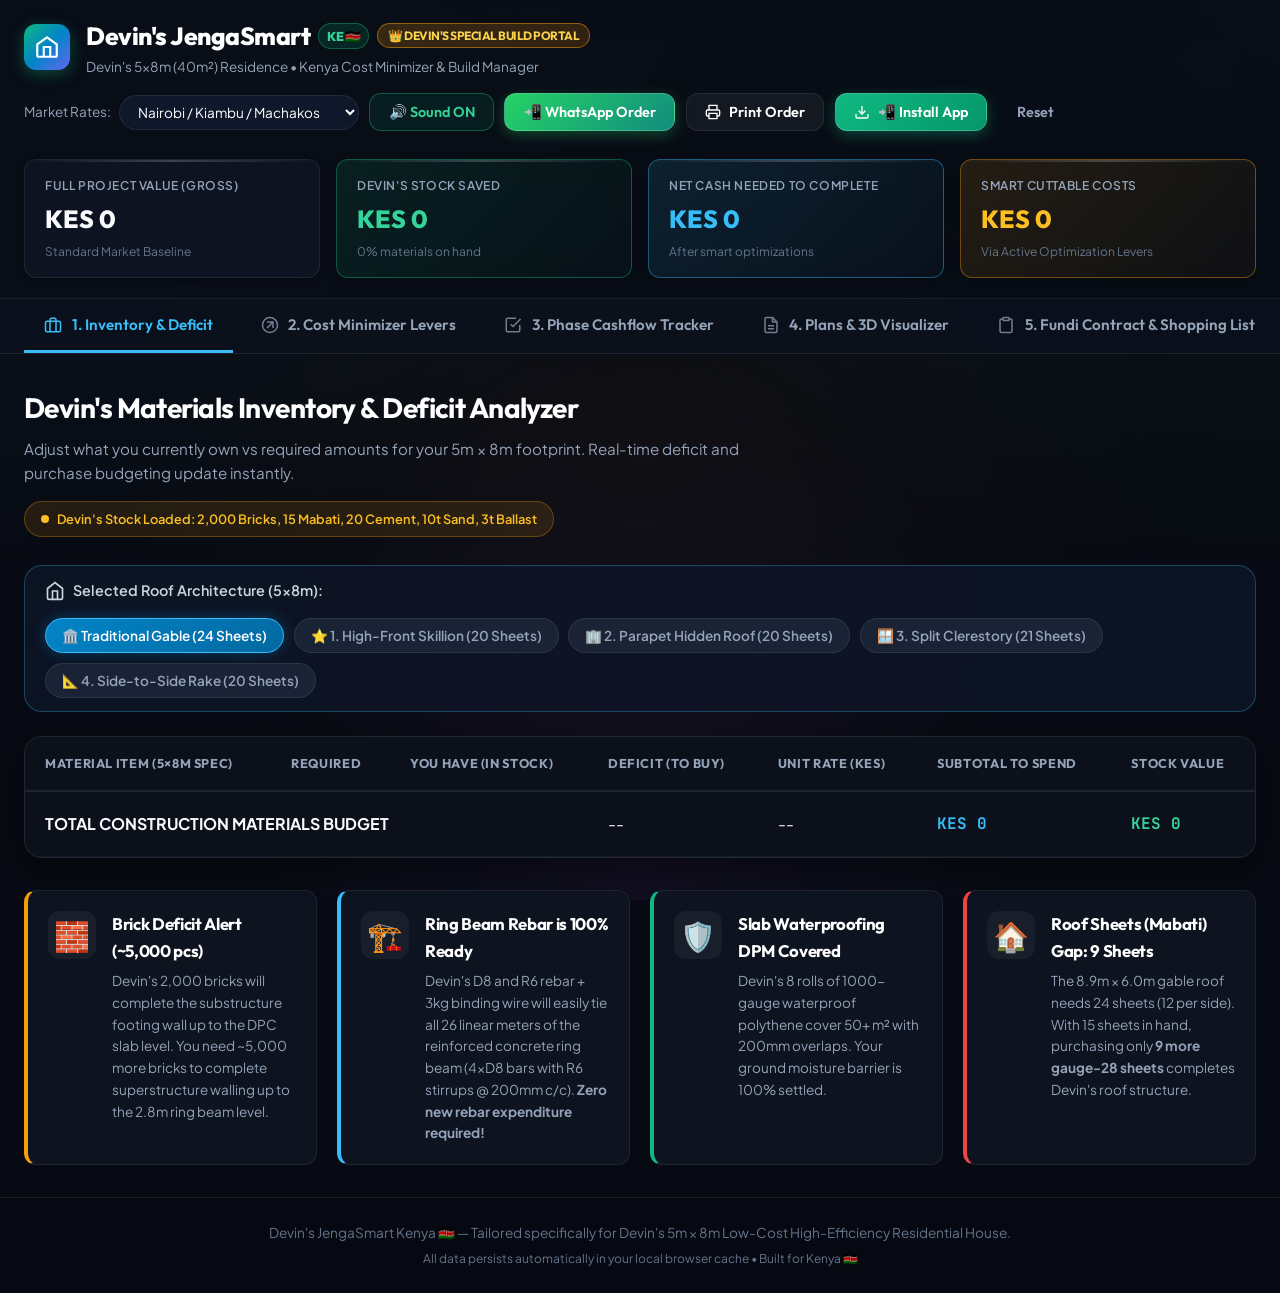
==== commit d1a41875: "Add 4 distinct mono-pitch roof designs (Skillion, Parapet Hidden, Split Clerestory, Longitudinal Rak" ====
--- a/index.html
+++ b/index.html
@@ -161,14 +161,23 @@
       <div class="roof-mode-selector-bar">
         <span class="roof-mode-label">
           <svg width="20" height="20" viewBox="0 0 24 24" fill="none" stroke="currentColor" stroke-width="2"><path d="M3 9l9-7 9 7v11a2 2 0 0 1-2 2H5a2 2 0 0 1-2-2z"/><polyline points="9 22 9 12 15 12 15 22"/></svg>
-          Selected Roof Design:
+          Selected Roof Architecture (5×8m):
         </span>
         <div class="roof-mode-options">
           <button type="button" class="roof-mode-btn active" id="btnRoofGable" onclick="setRoofDesign('gable')">
-            🏛️ Traditional Gable (24 Mabati • 5 Ridge Caps)
+            🏛️ Traditional Gable (24 Sheets)
           </button>
-          <button type="button" class="roof-mode-btn" id="btnRoofMono" onclick="setRoofDesign('monopitch')">
-            ⭐ Modern Mono-Pitch (20 Mabati • 0 Ridge Caps • Saves KES 28,500)
+          <button type="button" class="roof-mode-btn" id="btnRoofSkillion" onclick="setRoofDesign('skillion')">
+            ⭐ 1. High-Front Skillion (20 Sheets)
+          </button>
+          <button type="button" class="roof-mode-btn" id="btnRoofParapet" onclick="setRoofDesign('parapet')">
+            🏢 2. Parapet Hidden Roof (20 Sheets)
+          </button>
+          <button type="button" class="roof-mode-btn" id="btnRoofSplit" onclick="setRoofDesign('split')">
+            🪟 3. Split Clerestory (21 Sheets)
+          </button>
+          <button type="button" class="roof-mode-btn" id="btnRoofSide" onclick="setRoofDesign('side')">
+            📐 4. Side-to-Side Rake (20 Sheets)
           </button>
         </div>
       </div>
@@ -418,7 +427,7 @@
         </div>
         <div class="sub-nav-pills">
           <button class="plan-sub-btn active" data-view="floorplan">2D Floor Blueprint</button>
-          <button class="plan-sub-btn btn-highlight-monopitch" data-view="monopitch">⭐ Mono-Pitch 3D & Blueprint</button>
+          <button class="plan-sub-btn btn-highlight-monopitch" data-view="monopitch">⭐ Mono-Pitch Architecture Suite (4 Designs)</button>
           <button class="plan-sub-btn" data-view="topdown3d">Top-Down 3D View</button>
           <button class="plan-sub-btn" data-view="entrance3d">Main Entrance View</button>
           <button class="plan-sub-btn" data-view="roofs">Roof Options (Gable vs Skillion)</button>
@@ -604,167 +613,414 @@
           </div>
         </div>
 
-        <!-- Sub-view: Dedicated Modern Mono-Pitch Roof Blueprint & Engineering -->
+                <!-- Sub-view: Dedicated Modern Mono-Pitch Roof Blueprint & Engineering (4 Variations) -->
         <div id="subViewMonopitch" class="plan-sub-panel">
           <div class="monopitch-blueprint-card">
             <div class="monopitch-blueprint-header">
               <div>
-                <span class="roof-badge badge-budget" style="margin-bottom: 0.25rem;">Modern Mono-Pitch Architecture • 5.0m × 8.0m House</span>
-                <h3 style="color: #fff; font-size: 1.2rem; margin: 0;">Devin's Single-Slope Shed Roof Engineering Blueprint</h3>
-              </div>
-              <button class="btn btn-primary" onclick="setRoofDesign('monopitch'); alert('⭐ Modern Mono-Pitch Roof activated! Mabati required reduced to 20 sheets (deficit only 5 sheets) and ridge caps eliminated.');" style="padding: 0.5rem 1rem;">
-                ⚡ Activate Mono-Pitch in Cost Minimizer
-              </button>
+                <span class="roof-badge badge-budget" style="margin-bottom: 0.25rem;">Devin's 5.0m × 8.0m House • 4 Distinct Mono-Pitch Architectures</span>
+                <h3 style="color: #fff; font-size: 1.2rem; margin: 0;">Modern Mono-Pitch Roof Design Suite & Engineering Blueprints</h3>
+              </div>
+              <div style="display: flex; gap: 0.5rem; flex-wrap: wrap;">
+                <button class="btn btn-primary" onclick="setRoofDesign('skillion'); alert('⭐ Modern Mono-Pitch Roof activated in Cost Minimizer! (20 Sheets • 0 Ridge Caps • Saves KES 28,500)');" style="padding: 0.45rem 0.9rem; font-size: 0.85rem;">
+                  ⚡ Apply Active Mono-Pitch to Budget
+                </button>
+              </div>
             </div>
 
             <!-- Photorealistic 3D Exterior Showcase -->
             <div class="image-showcase" style="border-radius: 0;">
               <img src="assets/roof_monopitch_3d.jpg" alt="Devin's 5x8m Modern Mono-Pitch House 3D Exterior Render" class="showcase-img" onerror="this.src='DOWNLOADS/JengaSmart-App/assets/roof_monopitch_3d.jpg'">
               <div class="image-caption">
-                <strong>Photorealistic 3D Exterior View:</strong> Modern Kenyan single-slope mono-pitch roof with dark charcoal Box-Profile mabati, warm natural timber fascia cladding, expansive casement windows, and seamless rear rainwater drainage.
-              </div>
-            </div>
-
-            <!-- Vector Architectural Cross-Section Blueprint -->
-            <div style="padding: 1.5rem; background: #0b1120;">
-              <h4 style="color: #38bdf8; font-size: 1rem; margin-bottom: 0.75rem; display: flex; align-items: center; gap: 0.5rem;">
-                <span>📐 Structural Elevation & Cross-Section Drawing (Scale 1:50)</span>
-              </h4>
-              <svg class="monopitch-svg" viewBox="0 0 850 420" xmlns="http://www.w3.org/2000/svg">
-                <defs>
-                  <pattern id="mpGrid" width="20" height="20" patternUnits="userSpaceOnUse">
-                    <path d="M 20 0 L 0 0 0 20" fill="none" stroke="rgba(255,255,255,0.04)" stroke-width="1"/>
-                  </pattern>
-                  <linearGradient id="wallGrad" x1="0%" y1="0%" x2="0%" y2="100%">
-                    <stop offset="0%" stop-color="#334155"/>
-                    <stop offset="100%" stop-color="#1e293b"/>
-                  </linearGradient>
-                </defs>
-                <rect width="850" height="420" fill="#020617"/>
-                <rect width="850" height="420" fill="url(#mpGrid)"/>
-
-                <!-- Ground Level Datum -->
-                <line x1="40" y1="360" x2="810" y2="360" stroke="#64748b" stroke-width="3"/>
-                <text x="50" y="380" fill="#94a3b8" font-size="12" font-family="monospace">±0.00m FINISHED GROUND GRADE</text>
-
-                <!-- Concrete Plinth & Floor Slab -->
-                <rect x="150" y="335" width="550" height="25" fill="#475569" stroke="#94a3b8" stroke-width="1.5"/>
-                <text x="425" y="352" fill="#fff" font-size="11" font-weight="bold" text-anchor="middle" font-family="sans-serif">+0.30m FINISHED FLOOR SLAB (100mm Concrete + 8 Rolls DPM)</text>
-
-                <!-- Front Wall (Left side, Height 3.60m from slab) -->
-                <rect x="170" y="119" width="30" height="216" fill="url(#wallGrad)" stroke="#38bdf8" stroke-width="2"/>
-                <rect x="170" y="119" width="30" height="24" fill="#0284c7" stroke="#38bdf8" stroke-width="1.5"/>
-                <text x="185" y="135" fill="#fff" font-size="8" font-weight="bold" text-anchor="middle">BEAM</text>
-
-                <!-- Rear Wall (Right side, Height 2.85m from slab) -->
-                <rect x="650" y="164" width="30" height="171" fill="url(#wallGrad)" stroke="#38bdf8" stroke-width="2"/>
-                <rect x="650" y="164" width="30" height="24" fill="#0284c7" stroke="#38bdf8" stroke-width="1.5"/>
-                <text x="665" y="180" fill="#fff" font-size="8" font-weight="bold" text-anchor="middle">BEAM</text>
-
-                <!-- Front Window -->
-                <rect x="170" y="170" width="30" height="90" fill="#0284c7" fill-opacity="0.3" stroke="#38bdf8" stroke-width="1.5"/>
-                <text x="185" y="220" fill="#38bdf8" font-size="9" text-anchor="middle">WIN</text>
-
-                <!-- Rear Window -->
-                <rect x="650" y="210" width="30" height="60" fill="#0284c7" fill-opacity="0.3" stroke="#38bdf8" stroke-width="1.5"/>
-                <text x="665" y="245" fill="#38bdf8" font-size="9" text-anchor="middle">WIN</text>
-
-                <!-- Single Sloping Timber Rafter 4"x2" -->
-                <polygon points="115,106 705,166 705,178 115,118" fill="#d97706" stroke="#b45309" stroke-width="1.5"/>
-                <text x="390" y="130" fill="#fbbf24" font-size="11" font-weight="bold" font-family="monospace" transform="rotate(5.8 390 130)">4"×2" CYPRESS TIMBER RAFTER @ 600mm c/c (Span: 5.6m)</text>
-
-                <!-- Purlins 2"x2" spaced at 900mm -->
-                <rect x="135" y="100" width="12" height="8" fill="#f59e0b" stroke="#78350f" transform="rotate(5.8 135 100)"/>
-                <rect x="230" y="110" width="12" height="8" fill="#f59e0b" stroke="#78350f" transform="rotate(5.8 230 110)"/>
-                <rect x="325" y="120" width="12" height="8" fill="#f59e0b" stroke="#78350f" transform="rotate(5.8 325 120)"/>
-                <rect x="420" y="130" width="12" height="8" fill="#f59e0b" stroke="#78350f" transform="rotate(5.8 420 130)"/>
-                <rect x="515" y="140" width="12" height="8" fill="#f59e0b" stroke="#78350f" transform="rotate(5.8 515 140)"/>
-                <rect x="610" y="150" width="12" height="8" fill="#f59e0b" stroke="#78350f" transform="rotate(5.8 610 150)"/>
-                <rect x="690" y="158" width="12" height="8" fill="#f59e0b" stroke="#78350f" transform="rotate(5.8 690 158)"/>
-
-                <!-- Iron Sheet (Mabati Box Profile G28 Charcoal) -->
-                <line x1="110" y1="102" x2="715" y2="162" stroke="#0ea5e9" stroke-width="5" stroke-linecap="round"/>
-                <text x="410" y="98" fill="#38bdf8" font-size="12" font-weight="bold" font-family="sans-serif" transform="rotate(5.8 410 98)">GAUGE 28 BOX PROFILE MABATI (20 SHEETS TOTAL)</text>
-
-                <!-- Front Fascia Board (1"x8") -->
-                <rect x="108" y="101" width="8" height="35" fill="#b45309" stroke="#78350f" stroke-width="1.5"/>
-                <text x="75" y="120" fill="#cbd5e1" font-size="10" font-family="monospace">FASCIA 1"×8"</text>
-
-                <!-- Rear Rainwater Gutter & Downpipe -->
-                <path d="M 715 162 Q 722 175 722 185 L 722 340" fill="none" stroke="#10b981" stroke-width="3.5"/>
-                <circle cx="722" cy="180" r="8" fill="#10b981" fill-opacity="0.3" stroke="#10b981" stroke-width="2"/>
-                <text x="735" y="175" fill="#34d399" font-size="10" font-weight="bold">PVC GUTTER</text>
-                <text x="735" y="240" fill="#34d399" font-size="9">DOWNPIPE TO</text>
-                <text x="735" y="255" fill="#34d399" font-size="9" font-weight="bold">WATER TANK</text>
-
-                <!-- Dimensions -->
-                <line x1="130" y1="335" x2="130" y2="119" stroke="#38bdf8" stroke-dasharray="4,4" stroke-width="1.5"/>
-                <text x="120" y="225" fill="#38bdf8" font-size="12" font-weight="bold" text-anchor="end" font-family="monospace">3.60 m FRONT WALL</text>
-
-                <line x1="700" y1="335" x2="700" y2="164" stroke="#38bdf8" stroke-dasharray="4,4" stroke-width="1.5"/>
-                <text x="710" y="260" fill="#38bdf8" font-size="12" font-weight="bold" font-family="monospace">2.85 m REAR WALL</text>
-
-                <line x1="170" y1="164" x2="650" y2="164" stroke="rgba(255,255,255,0.2)" stroke-dasharray="3,3"/>
-                <text x="420" y="180" fill="#cbd5e1" font-size="11" font-family="sans-serif">Slope Rise: 0.75m Fall over 5.0m Building Span (Angle ~ 10°)</text>
-
-                <line x1="170" y1="315" x2="680" y2="315" stroke="#f1f5f9" stroke-width="1.5"/>
-                <polygon points="170,312 170,318 162,315" fill="#fff"/>
-                <polygon points="680,312 680,318 688,315" fill="#fff"/>
-                <text x="425" y="310" fill="#fff" font-size="12" font-weight="bold" text-anchor="middle" font-family="monospace">5.00 METERS SPAN (INTERIOR CLEAR 4.60m)</text>
-              </svg>
-            </div>
-
-            <!-- Itemized Technical Specs Grid -->
-            <div class="monopitch-specs-grid" style="padding: 1.5rem; background: var(--bg-card);">
-              <div class="monopitch-spec-box">
-                <h4>🧱 1. Wall Elevation & Ring Beam</h4>
-                <ul>
-                  <li><strong>Front Wall Ring Beam:</strong> Cast at <strong>+3.60 m</strong> above floor slab.</li>
-                  <li><strong>Rear Wall Ring Beam:</strong> Cast at <strong>+2.85 m</strong> above floor slab.</li>
-                  <li><strong>Side Gable Rake:</strong> Raked stepped masonry (sloping 10°) topped with a 150mm sloping reinforced concrete coping beam.</li>
-                  <li><strong>Wall Anchors:</strong> 25mm hoop iron straps embedded into ring beam at 1.2m intervals to tie rafters securely against Kenyan gusts.</li>
-                </ul>
-              </div>
-
-              <div class="monopitch-spec-box">
-                <h4>🪵 2. Timber Rafter & Purlin Schedule</h4>
-                <ul>
-                  <li><strong>Rafters:</strong> 4"×2" Treated Cypress (10 pieces of 20ft length = ~410 ft total).</li>
-                  <li><strong>Rafter Spacing:</strong> 600mm centers with intermediate tie collars across the 5.0m room span.</li>
-                  <li><strong>Purlins:</strong> 2"×2" Treated Cypress battens spaced at 900mm centers (~390 ft total).</li>
-                  <li><strong>Fascia Board:</strong> 1"×8" treated timber along front (8.5m) and sides.</li>
-                </ul>
-              </div>
-
-              <div class="monopitch-spec-box">
-                <h4>🛡️ 3. Iron Sheets (Mabati) & Hardware</h4>
-                <ul>
-                  <li><strong>Total Sheets Needed:</strong> <strong>20 sheets</strong> of Gauge 28 Box Profile (vs 24 for Gable).</li>
-                  <li><strong>Devin's Current Stock:</strong> 15 sheets on site.</li>
-                  <li><strong>Deficit to Buy:</strong> <strong>Only 5 more sheets!</strong> (Reduces your deficit by 4 full sheets!).</li>
-                  <li><strong>Ridge Caps (Marangi):</strong> <strong>0 pieces needed!</strong> (Mono-pitch has NO apex ridge, saving KES 4,500!).</li>
-                </ul>
-              </div>
-
-              <div class="monopitch-spec-box">
-                <h4>💧 4. Rainwater Harvesting & Drainage</h4>
-                <ul>
-                  <li><strong>Single Slope Advantage:</strong> 100% of rainwater flows toward the rear wall.</li>
-                  <li><strong>Gutter Length:</strong> Only one 8.5m PVC gutter run (saves 50% vs dual front/rear gutters).</li>
-                  <li><strong>Water Tank Connection:</strong> Direct single downpipe to a 5,000L or 10,000L plastic water storage tank for clean gravity supply.</li>
-                  <li><strong>Zero Splash on Porch:</strong> Front entrance veranda remains completely dry during heavy downpours.</li>
-                </ul>
-              </div>
-            </div>
-
-            <div style="padding: 1rem 1.5rem; background: rgba(16, 185, 129, 0.1); border-top: 1px solid rgba(16, 185, 129, 0.3); display: flex; align-items: center; justify-content: space-between; flex-wrap: wrap; gap: 1rem;">
-              <div>
-                <strong style="color: #34d399; font-size: 1.05rem;">Total Direct Savings with Mono-Pitch: ~KES 28,500</strong>
-                <p style="font-size: 0.82rem; color: var(--text-muted); margin-top: 0.2rem;">Saves 4 iron sheets + 5 ridge caps + 110 ft timber trusses + dual guttering labor.</p>
-              </div>
-              <button class="btn btn-primary" onclick="setRoofDesign('monopitch'); alert('✓ Modern Mono-Pitch Roof selected! Inventory deficit updated to only 5 sheets.');">
-                Confirm Mono-Pitch Roof (20 Sheets)
+                <strong>Devin's Photorealistic 3D Exterior View:</strong> Modern Kenyan single-slope mono-pitch roof with dark charcoal Box-Profile mabati, warm natural cedar timber fascia cladding, black casement windows, and clean concealed rainwater drainage.
+              </div>
+            </div>
+
+            <!-- Mono-Pitch Variation Sub-Nav -->
+            <div class="mp-variant-nav">
+              <button type="button" class="mp-variant-btn active" id="btnVarSkillion" onclick="showMpVariant('skillion')">
+                ⭐ Design 1: Classic High-Front Skillion (Front-to-Back)
               </button>
+              <button type="button" class="mp-variant-btn" id="btnVarParapet" onclick="showMpVariant('parapet')">
+                🏢 Design 2: Parapet Hidden Mono-Pitch ("Flat Cube Villa")
+              </button>
+              <button type="button" class="mp-variant-btn" id="btnVarSplit" onclick="showMpVariant('split')">
+                🪟 Design 3: Split-Level Clerestory (Dual Stepped Shed)
+              </button>
+              <button type="button" class="mp-variant-btn" id="btnVarSide" onclick="showMpVariant('side')">
+                📐 Design 4: Side-to-Side Longitudinal (8m Fall)
+              </button>
+            </div>
+
+            <!-- ==================== VARIANT 1: HIGH-FRONT SKILLION ==================== -->
+            <div id="mpPanelSkillion" class="mp-variant-panel active">
+              <div style="padding: 1.5rem; background: #0b1120;">
+                <div style="display: flex; justify-content: space-between; align-items: center; margin-bottom: 0.75rem; flex-wrap: wrap; gap: 0.5rem;">
+                  <h4 style="color: #38bdf8; font-size: 1.05rem; margin: 0;">📐 Design 1: Classic High-Front Skillion Cross-Section (Scale 1:50)</h4>
+                  <span class="pill-badge" style="background: rgba(16, 185, 129, 0.2); color: #34d399; font-size: 0.75rem;">Front: 3.60m • Rear: 2.85m • 10° Fall</span>
+                </div>
+                <svg class="monopitch-svg" viewBox="0 0 850 420" xmlns="http://www.w3.org/2000/svg">
+                  <defs>
+                    <pattern id="mpGrid1" width="20" height="20" patternUnits="userSpaceOnUse">
+                      <path d="M 20 0 L 0 0 0 20" fill="none" stroke="rgba(255,255,255,0.04)" stroke-width="1"/>
+                    </pattern>
+                    <linearGradient id="wallGrad1" x1="0%" y1="0%" x2="0%" y2="100%">
+                      <stop offset="0%" stop-color="#334155"/>
+                      <stop offset="100%" stop-color="#1e293b"/>
+                    </linearGradient>
+                  </defs>
+                  <rect width="850" height="420" fill="#020617"/>
+                  <rect width="850" height="420" fill="url(#mpGrid1)"/>
+
+                  <line x1="40" y1="360" x2="810" y2="360" stroke="#64748b" stroke-width="3"/>
+                  <text x="50" y="380" fill="#94a3b8" font-size="12" font-family="monospace">±0.00m FINISHED GROUND GRADE</text>
+
+                  <rect x="150" y="335" width="550" height="25" fill="#475569" stroke="#94a3b8" stroke-width="1.5"/>
+                  <text x="425" y="352" fill="#fff" font-size="11" font-weight="bold" text-anchor="middle">+0.30m FINISHED FLOOR SLAB (100mm Concrete + 8 Rolls DPM)</text>
+
+                  <!-- Front Wall (3.60m from slab) -->
+                  <rect x="170" y="119" width="30" height="216" fill="url(#wallGrad1)" stroke="#38bdf8" stroke-width="2"/>
+                  <rect x="170" y="119" width="30" height="24" fill="#0284c7" stroke="#38bdf8" stroke-width="1.5"/>
+                  <text x="185" y="135" fill="#fff" font-size="8" font-weight="bold" text-anchor="middle">BEAM</text>
+
+                  <!-- Rear Wall (2.85m from slab) -->
+                  <rect x="650" y="164" width="30" height="171" fill="url(#wallGrad1)" stroke="#38bdf8" stroke-width="2"/>
+                  <rect x="650" y="164" width="30" height="24" fill="#0284c7" stroke="#38bdf8" stroke-width="1.5"/>
+                  <text x="665" y="180" fill="#fff" font-size="8" font-weight="bold" text-anchor="middle">BEAM</text>
+
+                  <rect x="170" y="170" width="30" height="90" fill="#0284c7" fill-opacity="0.3" stroke="#38bdf8" stroke-width="1.5"/>
+                  <text x="185" y="220" fill="#38bdf8" font-size="9" text-anchor="middle">WIN</text>
+                  <rect x="650" y="210" width="30" height="60" fill="#0284c7" fill-opacity="0.3" stroke="#38bdf8" stroke-width="1.5"/>
+                  <text x="665" y="245" fill="#38bdf8" font-size="9" text-anchor="middle">WIN</text>
+
+                  <!-- 4x2 Rafter -->
+                  <polygon points="115,106 705,166 705,178 115,118" fill="#d97706" stroke="#b45309" stroke-width="1.5"/>
+                  <text x="390" y="130" fill="#fbbf24" font-size="11" font-weight="bold" font-family="monospace" transform="rotate(5.8 390 130)">4"×2" CYPRESS TIMBER RAFTER @ 600mm c/c (Span: 5.6m)</text>
+
+                  <!-- Purlins 2x2 -->
+                  <rect x="135" y="100" width="12" height="8" fill="#f59e0b" stroke="#78350f" transform="rotate(5.8 135 100)"/>
+                  <rect x="230" y="110" width="12" height="8" fill="#f59e0b" stroke="#78350f" transform="rotate(5.8 230 110)"/>
+                  <rect x="325" y="120" width="12" height="8" fill="#f59e0b" stroke="#78350f" transform="rotate(5.8 325 120)"/>
+                  <rect x="420" y="130" width="12" height="8" fill="#f59e0b" stroke="#78350f" transform="rotate(5.8 420 130)"/>
+                  <rect x="515" y="140" width="12" height="8" fill="#f59e0b" stroke="#78350f" transform="rotate(5.8 515 140)"/>
+                  <rect x="610" y="150" width="12" height="8" fill="#f59e0b" stroke="#78350f" transform="rotate(5.8 610 150)"/>
+                  <rect x="690" y="158" width="12" height="8" fill="#f59e0b" stroke="#78350f" transform="rotate(5.8 690 158)"/>
+
+                  <line x1="110" y1="102" x2="715" y2="162" stroke="#0ea5e9" stroke-width="5" stroke-linecap="round"/>
+                  <text x="410" y="98" fill="#38bdf8" font-size="12" font-weight="bold" font-family="sans-serif" transform="rotate(5.8 410 98)">GAUGE 28 BOX PROFILE MABATI (20 SHEETS TOTAL)</text>
+
+                  <rect x="108" y="101" width="8" height="35" fill="#b45309" stroke="#78350f" stroke-width="1.5"/>
+                  <text x="75" y="120" fill="#cbd5e1" font-size="10" font-family="monospace">FASCIA 1"×8"</text>
+
+                  <path d="M 715 162 Q 722 175 722 185 L 722 340" fill="none" stroke="#10b981" stroke-width="3.5"/>
+                  <circle cx="722" cy="180" r="8" fill="#10b981" fill-opacity="0.3" stroke="#10b981" stroke-width="2"/>
+                  <text x="735" y="175" fill="#34d399" font-size="10" font-weight="bold">PVC GUTTER</text>
+                  <text x="735" y="255" fill="#34d399" font-size="9" font-weight="bold">DOWNPIPE TO TANK</text>
+
+                  <line x1="130" y1="335" x2="130" y2="119" stroke="#38bdf8" stroke-dasharray="4,4" stroke-width="1.5"/>
+                  <text x="120" y="225" fill="#38bdf8" font-size="12" font-weight="bold" text-anchor="end" font-family="monospace">3.60 m FRONT WALL</text>
+                  <line x1="700" y1="335" x2="700" y2="164" stroke="#38bdf8" stroke-dasharray="4,4" stroke-width="1.5"/>
+                  <text x="710" y="260" fill="#38bdf8" font-size="12" font-weight="bold" font-family="monospace">2.85 m REAR WALL</text>
+
+                  <line x1="170" y1="315" x2="680" y2="315" stroke="#f1f5f9" stroke-width="1.5"/>
+                  <polygon points="170,312 170,318 162,315" fill="#fff"/>
+                  <polygon points="680,312 680,318 688,315" fill="#fff"/>
+                  <text x="425" y="310" fill="#fff" font-size="12" font-weight="bold" text-anchor="middle" font-family="monospace">5.00 METERS SPAN (INTERIOR CLEAR 4.60m)</text>
+                </svg>
+              </div>
+
+              <div class="monopitch-specs-grid" style="padding: 1.5rem; background: var(--bg-card);">
+                <div class="monopitch-spec-box">
+                  <h4>🧱 Architectural Strengths</h4>
+                  <ul>
+                    <li><strong>Soaring Ceilings:</strong> High 3.3m clear head-height in Living room gives an airy, grand luxury feel.</li>
+                    <li><strong>Natural Shading:</strong> Front eaves overhang (500mm) shields the veranda from direct midday sun.</li>
+                    <li><strong>Zero Front Splash:</strong> All rain discharges to the back; visitors enter in 100% dry comfort.</li>
+                  </ul>
+                </div>
+                <div class="monopitch-spec-box">
+                  <h4>🪵 Materials &amp; Deficit Impact</h4>
+                  <ul>
+                    <li><strong>Mabati Required:</strong> 20 sheets G28 Box Profile (Devin has 15; buy only 5!).</li>
+                    <li><strong>Ridge Caps:</strong> 0 pcs (Eliminates KES 4,500 cost + no apex leak risk).</li>
+                    <li><strong>Timber Rafters:</strong> 410 ft of 4"×2" Cypress (Saves 110 ft vs Gable).</li>
+                    <li><strong>Net Savings:</strong> <strong style="color:#34d399;">KES 28,500 saved!</strong></li>
+                  </ul>
+                </div>
+              </div>
+
+              <div style="padding: 1rem 1.5rem; background: rgba(16, 185, 129, 0.1); border-top: 1px solid rgba(16, 185, 129, 0.3); display: flex; align-items: center; justify-content: space-between; flex-wrap: wrap; gap: 1rem;">
+                <span style="font-size: 0.9rem; color: #cbd5e1;">Selected for easiest single-slope carpentry and maximum front porch shading.</span>
+                <button class="btn btn-primary" onclick="setRoofDesign('skillion'); alert('✓ High-Front Skillion chosen! Iron sheets deficit set to 5 sheets.');">
+                  Select Design 1: High-Front Skillion
+                </button>
+              </div>
+            </div>
+
+            <!-- ==================== VARIANT 2: PARAPET HIDDEN ROOF ==================== -->
+            <div id="mpPanelParapet" class="mp-variant-panel">
+              <div style="padding: 1.5rem; background: #0b1120;">
+                <div style="display: flex; justify-content: space-between; align-items: center; margin-bottom: 0.75rem; flex-wrap: wrap; gap: 0.5rem;">
+                  <h4 style="color: #38bdf8; font-size: 1.05rem; margin: 0;">🏢 Design 2: Parapet Hidden Mono-Pitch ("Flat Cube Villa Look")</h4>
+                  <span class="pill-badge" style="background: rgba(245, 158, 11, 0.2); color: #fbbf24; font-size: 0.75rem;">Urban Modern Cube • Hidden Slope • 450mm Parapet</span>
+                </div>
+                <svg class="monopitch-svg" viewBox="0 0 850 420" xmlns="http://www.w3.org/2000/svg">
+                  <defs>
+                    <pattern id="mpGrid2" width="20" height="20" patternUnits="userSpaceOnUse">
+                      <path d="M 20 0 L 0 0 0 20" fill="none" stroke="rgba(255,255,255,0.04)" stroke-width="1"/>
+                    </pattern>
+                    <linearGradient id="parapetGrad" x1="0%" y1="0%" x2="0%" y2="100%">
+                      <stop offset="0%" stop-color="#475569"/>
+                      <stop offset="100%" stop-color="#1e293b"/>
+                    </linearGradient>
+                  </defs>
+                  <rect width="850" height="420" fill="#020617"/>
+                  <rect width="850" height="420" fill="url(#mpGrid2)"/>
+
+                  <line x1="40" y1="360" x2="810" y2="360" stroke="#64748b" stroke-width="3"/>
+                  <text x="50" y="380" fill="#94a3b8" font-size="12" font-family="monospace">±0.00m GROUND GRADE</text>
+                  <rect x="150" y="335" width="550" height="25" fill="#475569" stroke="#94a3b8" stroke-width="1.5"/>
+                  <text x="425" y="352" fill="#fff" font-size="11" font-weight="bold" text-anchor="middle">+0.30m FINISHED FLOOR SLAB (100mm)</text>
+
+                  <!-- Front Wall + Parapet (Uniform 3.80m Height) -->
+                  <rect x="170" y="107" width="30" height="228" fill="url(#parapetGrad)" stroke="#38bdf8" stroke-width="2"/>
+                  <rect x="165" y="97" width="40" height="10" fill="#94a3b8" stroke="#cbd5e1" stroke-width="1"/>
+                  <text x="145" y="104" fill="#94a3b8" font-size="9" text-anchor="end">COPING STONE</text>
+
+                  <!-- Rear Wall + Parapet (Uniform 3.80m Height) -->
+                  <rect x="650" y="107" width="30" height="228" fill="url(#parapetGrad)" stroke="#38bdf8" stroke-width="2"/>
+                  <rect x="645" y="97" width="40" height="10" fill="#94a3b8" stroke="#cbd5e1" stroke-width="1"/>
+
+                  <!-- Ring Beams -->
+                  <rect x="170" y="150" width="30" height="20" fill="#0284c7" stroke="#38bdf8" stroke-width="1"/>
+                  <text x="185" y="164" fill="#fff" font-size="8" font-weight="bold" text-anchor="middle">BEAM</text>
+                  <rect x="650" y="195" width="30" height="20" fill="#0284c7" stroke="#38bdf8" stroke-width="1"/>
+                  <text x="665" y="209" fill="#fff" font-size="8" font-weight="bold" text-anchor="middle">BEAM</text>
+
+                  <!-- Parapet Extensions -->
+                  <rect x="170" y="107" width="30" height="43" fill="#f59e0b" fill-opacity="0.2" stroke="#f59e0b" stroke-width="1.5"/>
+                  <text x="185" y="130" fill="#fbbf24" font-size="8" font-weight="bold" text-anchor="middle">PARAPET</text>
+                  <rect x="650" y="107" width="30" height="88" fill="#f59e0b" fill-opacity="0.2" stroke="#f59e0b" stroke-width="1.5"/>
+                  <text x="665" y="145" fill="#fbbf24" font-size="8" font-weight="bold" text-anchor="middle">PARAPET</text>
+
+                  <!-- Internal Sloping Rafter 4"x2" concealed inside! -->
+                  <polygon points="200,146 650,196 650,208 200,158" fill="#d97706" stroke="#b45309" stroke-width="1.5"/>
+                  <text x="390" y="170" fill="#fbbf24" font-size="11" font-weight="bold" font-family="monospace" transform="rotate(6.5 390 170)">CONCEALED 4"×2" RAFTERS (10° Slope Inside Parapet)</text>
+
+                  <!-- Iron Sheet -->
+                  <line x1="200" y1="144" x2="648" y2="194" stroke="#0ea5e9" stroke-width="5"/>
+                  <text x="410" y="135" fill="#38bdf8" font-size="11" font-weight="bold">MABATI CONCEALED BEHIND 450mm PARAPET</text>
+
+                  <!-- Rear Internal Box Gutter -->
+                  <rect x="615" y="185" width="35" height="20" fill="#10b981" fill-opacity="0.4" stroke="#10b981" stroke-width="2"/>
+                  <text x="605" y="180" fill="#34d399" font-size="10" font-weight="bold" text-anchor="end">INTERNAL BOX GUTTER</text>
+
+                  <!-- Scupper & Downpipe -->
+                  <rect x="645" y="195" width="40" height="10" fill="#10b981" stroke="#34d399"/>
+                  <path d="M 685 200 L 710 200 L 710 340" fill="none" stroke="#10b981" stroke-width="3"/>
+                  <text x="720" y="270" fill="#34d399" font-size="9" font-weight="bold">SCUPPER &amp; TANK DOWNPIPE</text>
+
+                  <!-- Center Callout -->
+                  <rect x="230" y="240" width="390" height="60" rx="8" fill="rgba(15,23,42,0.9)" stroke="#38bdf8" stroke-width="1"/>
+                  <text x="425" y="262" fill="#38bdf8" font-size="12" font-weight="bold" text-anchor="middle">🏢 "FLAT-ROOF" CUBIC VILLA AESTHETIC</text>
+                  <text x="425" y="282" fill="#94a3b8" font-size="10" text-anchor="middle">Zero visible iron sheets • High wind protection • Uses Devin's 2,000 bricks</text>
+                </svg>
+              </div>
+
+              <div class="monopitch-specs-grid" style="padding: 1.5rem; background: var(--bg-card);">
+                <div class="monopitch-spec-box">
+                  <h4>🏢 Elite Urban Aesthetic</h4>
+                  <ul>
+                    <li><strong>Cubic Villa Profile:</strong> The house looks like a high-end modern flat-roof villa popular in Nairobi estates, without the leakage risks of flat concrete slabs!</li>
+                    <li><strong>Solar &amp; Tank Concealment:</strong> The 450mm parapet wall hides solar water heaters and rooftop piping from ground view.</li>
+                    <li><strong>Devin's Bricks Synergy:</strong> The 2 extra courses of perimeter parapet masonry put your 2,000 bricks to perfect use!</li>
+                  </ul>
+                </div>
+                <div class="monopitch-spec-box">
+                  <h4>🪵 Technical &amp; Cost Analysis</h4>
+                  <ul>
+                    <li><strong>Mabati Required:</strong> 20 sheets G28 Box Profile (Fully concealed).</li>
+                    <li><strong>Drainage System:</strong> Internal galvanized steel box gutter passing through 2 scuppers to external downpipes.</li>
+                    <li><strong>Wind Aerodynamics:</strong> Parapet deflects Kenyan storm winds over the roof, preventing sheet uplift.</li>
+                    <li><strong>Budget Impact:</strong> Saves ~KES 23,000 (after ~KES 5,500 extra brick mortar and flashing).</li>
+                  </ul>
+                </div>
+              </div>
+
+              <div style="padding: 1rem 1.5rem; background: rgba(245, 158, 11, 0.1); border-top: 1px solid rgba(245, 158, 11, 0.3); display: flex; align-items: center; justify-content: space-between; flex-wrap: wrap; gap: 1rem;">
+                <span style="font-size: 0.9rem; color: #cbd5e1;">Ideal if you want a minimalist, modern, flat-cube urban look.</span>
+                <button class="btn btn-primary" onclick="setRoofDesign('parapet'); alert('✓ Parapet Hidden Mono-Pitch chosen! Updated in budget calculator.');">
+                  Select Design 2: Parapet Hidden Roof
+                </button>
+              </div>
+            </div>
+
+            <!-- ==================== VARIANT 3: SPLIT-LEVEL CLERESTORY ==================== -->
+            <div id="mpPanelSplit" class="mp-variant-panel">
+              <div style="padding: 1.5rem; background: #0b1120;">
+                <div style="display: flex; justify-content: space-between; align-items: center; margin-bottom: 0.75rem; flex-wrap: wrap; gap: 0.5rem;">
+                  <h4 style="color: #38bdf8; font-size: 1.05rem; margin: 0;">🪟 Design 3: Split-Level Clerestory Mono-Pitch (Stepped Dual Shed)</h4>
+                  <span class="pill-badge" style="background: rgba(14, 165, 233, 0.2); color: #38bdf8; font-size: 0.75rem;">Dual Slopes • Natural Core Daylight • 800mm Glass Transom</span>
+                </div>
+                <svg class="monopitch-svg" viewBox="0 0 850 420" xmlns="http://www.w3.org/2000/svg">
+                  <defs>
+                    <pattern id="mpGrid3" width="20" height="20" patternUnits="userSpaceOnUse">
+                      <path d="M 20 0 L 0 0 0 20" fill="none" stroke="rgba(255,255,255,0.04)" stroke-width="1"/>
+                    </pattern>
+                    <linearGradient id="splitWallGrad" x1="0%" y1="0%" x2="0%" y2="100%">
+                      <stop offset="0%" stop-color="#334155"/>
+                      <stop offset="100%" stop-color="#1e293b"/>
+                    </linearGradient>
+                  </defs>
+                  <rect width="850" height="420" fill="#020617"/>
+                  <rect width="850" height="420" fill="url(#mpGrid3)"/>
+
+                  <line x1="40" y1="360" x2="810" y2="360" stroke="#64748b" stroke-width="3"/>
+                  <text x="50" y="380" fill="#94a3b8" font-size="12" font-family="monospace">±0.00m FINISHED GRADE</text>
+                  <rect x="130" y="335" width="590" height="25" fill="#475569" stroke="#94a3b8" stroke-width="1.5"/>
+                  <text x="425" y="352" fill="#fff" font-size="11" font-weight="bold" text-anchor="middle">+0.30m FINISHED FLOOR SLAB (5.0m × 8.0m)</text>
+
+                  <!-- Left Wall: Living Wing (3.80m) -->
+                  <rect x="150" y="107" width="28" height="228" fill="url(#splitWallGrad)" stroke="#38bdf8" stroke-width="1.5"/>
+                  <text x="135" y="125" fill="#38bdf8" font-size="11" font-weight="bold" text-anchor="end">3.80m HIGH WALL</text>
+
+                  <!-- Center Spine Wall (3.20m) -->
+                  <rect x="440" y="143" width="24" height="192" fill="url(#splitWallGrad)" stroke="#38bdf8" stroke-width="1.5"/>
+                  <text x="452" y="310" fill="#94a3b8" font-size="9" text-anchor="middle">SPINE WALL</text>
+
+                  <!-- Right Wall: Bedrooms (2.65m) -->
+                  <rect x="670" y="176" width="28" height="159" fill="url(#splitWallGrad)" stroke="#38bdf8" stroke-width="1.5"/>
+                  <text x="710" y="195" fill="#38bdf8" font-size="11" font-weight="bold">2.65m REAR WALL</text>
+
+                  <!-- Roof 1 (Living) -->
+                  <polygon points="120,95 465,137 465,147 120,105" fill="#d97706" stroke="#b45309" stroke-width="1.5"/>
+                  <line x1="115" y1="92" x2="470" y2="134" stroke="#0ea5e9" stroke-width="5"/>
+                  <text x="260" y="90" fill="#38bdf8" font-size="11" font-weight="bold">ROOF 1: LIVING WING (HIGH SLOPE)</text>
+
+                  <!-- 800mm Clerestory Glass Transom -->
+                  <rect x="446" y="140" width="12" height="50" fill="#38bdf8" fill-opacity="0.5" stroke="#38bdf8" stroke-width="2"/>
+                  <line x1="446" y1="152" x2="458" y2="152" stroke="#fff" stroke-width="1"/>
+                  <line x1="446" y1="164" x2="458" y2="164" stroke="#fff" stroke-width="1"/>
+                  <line x1="446" y1="176" x2="458" y2="176" stroke="#fff" stroke-width="1"/>
+                  <text x="475" y="165" fill="#fbbf24" font-size="11" font-weight="bold">🪟 800mm CLERESTORY GLASS TRANSOM</text>
+                  <text x="475" y="180" fill="#fde68a" font-size="9">Brings natural daylight into Corridor &amp; Bathroom!</text>
+
+                  <!-- Roof 2 (Bedrooms) -->
+                  <polygon points="440,187 700,222 700,232 440,197" fill="#d97706" stroke="#b45309" stroke-width="1.5"/>
+                  <line x1="435" y1="184" x2="705" y2="219" stroke="#0ea5e9" stroke-width="5"/>
+                  <text x="560" y="245" fill="#38bdf8" font-size="11" font-weight="bold">ROOF 2: BEDROOM WING (LOWER SLOPE)</text>
+
+                  <path d="M 465 145 L 475 155 L 475 330" fill="none" stroke="#10b981" stroke-width="2.5"/>
+                  <path d="M 705 225 L 715 235 L 715 330" fill="none" stroke="#10b981" stroke-width="2.5"/>
+                  <text x="725" y="280" fill="#34d399" font-size="9">DOWNPIPE</text>
+                </svg>
+              </div>
+
+              <div class="monopitch-specs-grid" style="padding: 1.5rem; background: var(--bg-card);">
+                <div class="monopitch-spec-box">
+                  <h4>🪟 Natural Daylight Advantage</h4>
+                  <ul>
+                    <li><strong>Solves Dark Corridors:</strong> In compact 5x8m floor plans, the central hallway and bathroom are often window-starved. The 800mm clerestory glass floods these spaces with ambient sunlight all day!</li>
+                    <li><strong>Thermal Chimney Effect:</strong> Hot air naturally rises and escapes through the clerestory top louvers, keeping bedrooms naturally cool without air conditioning.</li>
+                  </ul>
+                </div>
+                <div class="monopitch-spec-box">
+                  <h4>🪵 Timber &amp; Sheet Breakdown</h4>
+                  <ul>
+                    <li><strong>Sheets Needed:</strong> 21 sheets total (12 sheets for living wing, 9 for bedrooms). Devin has 15; buy 6 more!</li>
+                    <li><strong>Carpentry:</strong> Shorter, stronger timber rafter spans (3.0m and 2.6m) instead of a single 5.6m span. Easier for fundis to handle.</li>
+                    <li><strong>Architectural Prestige:</strong> The most luxurious, magazine-cover exterior aesthetic for modern Kenyan homes.</li>
+                  </ul>
+                </div>
+              </div>
+
+              <div style="padding: 1rem 1.5rem; background: rgba(14, 165, 233, 0.1); border-top: 1px solid rgba(14, 165, 233, 0.3); display: flex; align-items: center; justify-content: space-between; flex-wrap: wrap; gap: 1rem;">
+                <span style="font-size: 0.9rem; color: #cbd5e1;">Top recommendation for warm Kenyan regions (Machakos, Naivasha, Coastal, Kisumu).</span>
+                <button class="btn btn-primary" onclick="setRoofDesign('split'); alert('✓ Split-Level Clerestory chosen! Updated in budget calculator.');">
+                  Select Design 3: Split-Level Clerestory
+                </button>
+              </div>
+            </div>
+
+            <!-- ==================== VARIANT 4: SIDE-TO-SIDE LONGITUDINAL ==================== -->
+            <div id="mpPanelSide" class="mp-variant-panel">
+              <div style="padding: 1.5rem; background: #0b1120;">
+                <div style="display: flex; justify-content: space-between; align-items: center; margin-bottom: 0.75rem; flex-wrap: wrap; gap: 0.5rem;">
+                  <h4 style="color: #38bdf8; font-size: 1.05rem; margin: 0;">📐 Design 4: Side-to-Side Longitudinal Mono-Pitch (8m Length Fall)</h4>
+                  <span class="pill-badge" style="background: rgba(168, 85, 247, 0.2); color: #c084fc; font-size: 0.75rem;">Long Slope • High Master Bedroom • Single 5m Side Gutter</span>
+                </div>
+                <svg class="monopitch-svg" viewBox="0 0 850 420" xmlns="http://www.w3.org/2000/svg">
+                  <defs>
+                    <pattern id="mpGrid4" width="20" height="20" patternUnits="userSpaceOnUse">
+                      <path d="M 20 0 L 0 0 0 20" fill="none" stroke="rgba(255,255,255,0.04)" stroke-width="1"/>
+                    </pattern>
+                    <linearGradient id="sideWallGrad" x1="0%" y1="0%" x2="0%" y2="100%">
+                      <stop offset="0%" stop-color="#334155"/>
+                      <stop offset="100%" stop-color="#1e293b"/>
+                    </linearGradient>
+                  </defs>
+                  <rect width="850" height="420" fill="#020617"/>
+                  <rect width="850" height="420" fill="url(#mpGrid4)"/>
+
+                  <line x1="40" y1="360" x2="810" y2="360" stroke="#64748b" stroke-width="3"/>
+                  <text x="50" y="380" fill="#94a3b8" font-size="12" font-family="monospace">±0.00m GROUND GRADE</text>
+                  <rect x="100" y="335" width="650" height="25" fill="#475569" stroke="#94a3b8" stroke-width="1.5"/>
+                  <text x="425" y="352" fill="#fff" font-size="11" font-weight="bold" text-anchor="middle">+0.30m FINISHED FLOOR SLAB (FULL 8.0m FACADE VIEW)</text>
+
+                  <!-- Left Wall: Master Bed (3.75m) -->
+                  <rect x="120" y="110" width="30" height="225" fill="url(#sideWallGrad)" stroke="#38bdf8" stroke-width="2"/>
+                  <text x="105" y="130" fill="#38bdf8" font-size="11" font-weight="bold" text-anchor="end">3.75m LEFT WALL</text>
+
+                  <!-- Right Wall: Porch (2.85m) -->
+                  <rect x="700" y="164" width="30" height="171" fill="url(#sideWallGrad)" stroke="#38bdf8" stroke-width="2"/>
+                  <text x="740" y="180" fill="#38bdf8" font-size="11" font-weight="bold">2.85m RIGHT WALL</text>
+
+                  <!-- Front Facade Wall with sloped top ring beam -->
+                  <polygon points="150,110 700,164 700,335 150,335" fill="rgba(30,41,59,0.5)" stroke="#38bdf8" stroke-width="1.5"/>
+
+                  <!-- Long 8.8m Sloping Rafter Line -->
+                  <polygon points="95,102 735,160 735,172 95,114" fill="#d97706" stroke="#b45309" stroke-width="1.5"/>
+                  <line x1="90" y1="98" x2="745" y2="156" stroke="#0ea5e9" stroke-width="5.5"/>
+                  <text x="400" y="125" fill="#38bdf8" font-size="12" font-weight="bold" transform="rotate(4.8 400 125)">LONGITUDINAL 8.8m SINGLE SLOPE (0.90m FALL ACROSS 8.0m LENGTH)</text>
+
+                  <rect x="180" y="210" width="80" height="80" fill="#0284c7" fill-opacity="0.3" stroke="#38bdf8" stroke-width="1.5"/>
+                  <text x="220" y="255" fill="#38bdf8" font-size="10" text-anchor="middle">BED 1 WIN</text>
+                  <rect x="380" y="200" width="40" height="40" fill="#0284c7" fill-opacity="0.3" stroke="#38bdf8" stroke-width="1.5"/>
+                  <text x="400" y="225" fill="#38bdf8" font-size="9" text-anchor="middle">BATH</text>
+                  <rect x="520" y="210" width="110" height="80" fill="#0284c7" fill-opacity="0.3" stroke="#38bdf8" stroke-width="1.5"/>
+                  <text x="575" y="255" fill="#38bdf8" font-size="10" text-anchor="middle">LOUNGE WINDOW</text>
+                  <rect x="640" y="220" width="50" height="115" fill="#d97706" fill-opacity="0.4" stroke="#fbbf24" stroke-width="1.5"/>
+                  <text x="665" y="275" fill="#fbbf24" font-size="10" text-anchor="middle">DOOR</text>
+
+                  <path d="M 740 158 Q 752 170 752 185 L 752 340" fill="none" stroke="#10b981" stroke-width="3"/>
+                  <text x="765" y="250" fill="#34d399" font-size="10" font-weight="bold">SINGLE 5m SIDE GUTTER</text>
+                </svg>
+              </div>
+
+              <div class="monopitch-specs-grid" style="padding: 1.5rem; background: var(--bg-card);">
+                <div class="monopitch-spec-box">
+                  <h4>📐 Curb Appeal &amp; Solar Orientation</h4>
+                  <ul>
+                    <li><strong>Striking Road Presence:</strong> When your plot faces the 8-meter length toward the road, this continuous sweeping angle looks dynamic and exceptionally modern.</li>
+                    <li><strong>Shortest Gutter Line:</strong> Rainwater runs entirely to the narrow 5.0m side wall, requiring only a single 5.5m gutter pipe!</li>
+                  </ul>
+                </div>
+                <div class="monopitch-spec-box">
+                  <h4>🪵 Materials &amp; Construction Notes</h4>
+                  <ul>
+                    <li><strong>Mabati Required:</strong> 20 sheets of 10ft/12ft laid longitudinally. (Deficit: 5 sheets to buy).</li>
+                    <li><strong>Timber Rafters:</strong> 5.2m cross-rafters supported on sloping front and rear ring beams.</li>
+                    <li><strong>Zero Ridge Caps:</strong> Seamless single waterproof plane across the whole 40 m² roof area.</li>
+                  </ul>
+                </div>
+              </div>
+
+              <div style="padding: 1rem 1.5rem; background: rgba(168, 85, 247, 0.1); border-top: 1px solid rgba(168, 85, 247, 0.3); display: flex; align-items: center; justify-content: space-between; flex-wrap: wrap; gap: 1rem;">
+                <span style="font-size: 0.9rem; color: #cbd5e1;">Ideal for plots where the 8-meter facade directly faces the access road.</span>
+                <button class="btn btn-primary" onclick="setRoofDesign('side'); alert('✓ Side-to-Side Mono-Pitch chosen! Updated in budget calculator.');">
+                  Select Design 4: Side-to-Side Rake
+                </button>
+              </div>
             </div>
           </div>
         </div>
--- a/style.css
+++ b/style.css
@@ -1259,6 +1259,52 @@
   gap: 0.75rem;
 }
 
+/* Mono-Pitch Variant Sub-Nav */
+.mp-variant-nav {
+  display: flex;
+  gap: 0.5rem;
+  padding: 0.75rem 1.25rem;
+  background: rgba(11, 17, 32, 0.9);
+  border-bottom: 1px solid rgba(56, 189, 248, 0.2);
+  overflow-x: auto;
+  scrollbar-width: thin;
+}
+
+.mp-variant-btn {
+  background: rgba(30, 41, 59, 0.6);
+  border: 1px solid var(--border-color);
+  color: var(--text-muted);
+  font-family: inherit;
+  font-size: 0.8rem;
+  font-weight: 600;
+  padding: 0.45rem 0.9rem;
+  border-radius: var(--radius-full);
+  cursor: pointer;
+  white-space: nowrap;
+  transition: var(--transition);
+}
+
+.mp-variant-btn:hover {
+  background: rgba(56, 189, 248, 0.15);
+  color: #fff;
+  border-color: rgba(56, 189, 248, 0.4);
+}
+
+.mp-variant-btn.active {
+  background: linear-gradient(135deg, #0284c7, #0369a1);
+  color: #fff;
+  border-color: #38bdf8;
+  box-shadow: 0 0 12px rgba(2, 132, 199, 0.4);
+}
+
+.mp-variant-panel {
+  display: none;
+}
+
+.mp-variant-panel.active {
+  display: block;
+}
+
 .monopitch-svg {
   width: 100%;
   height: auto;
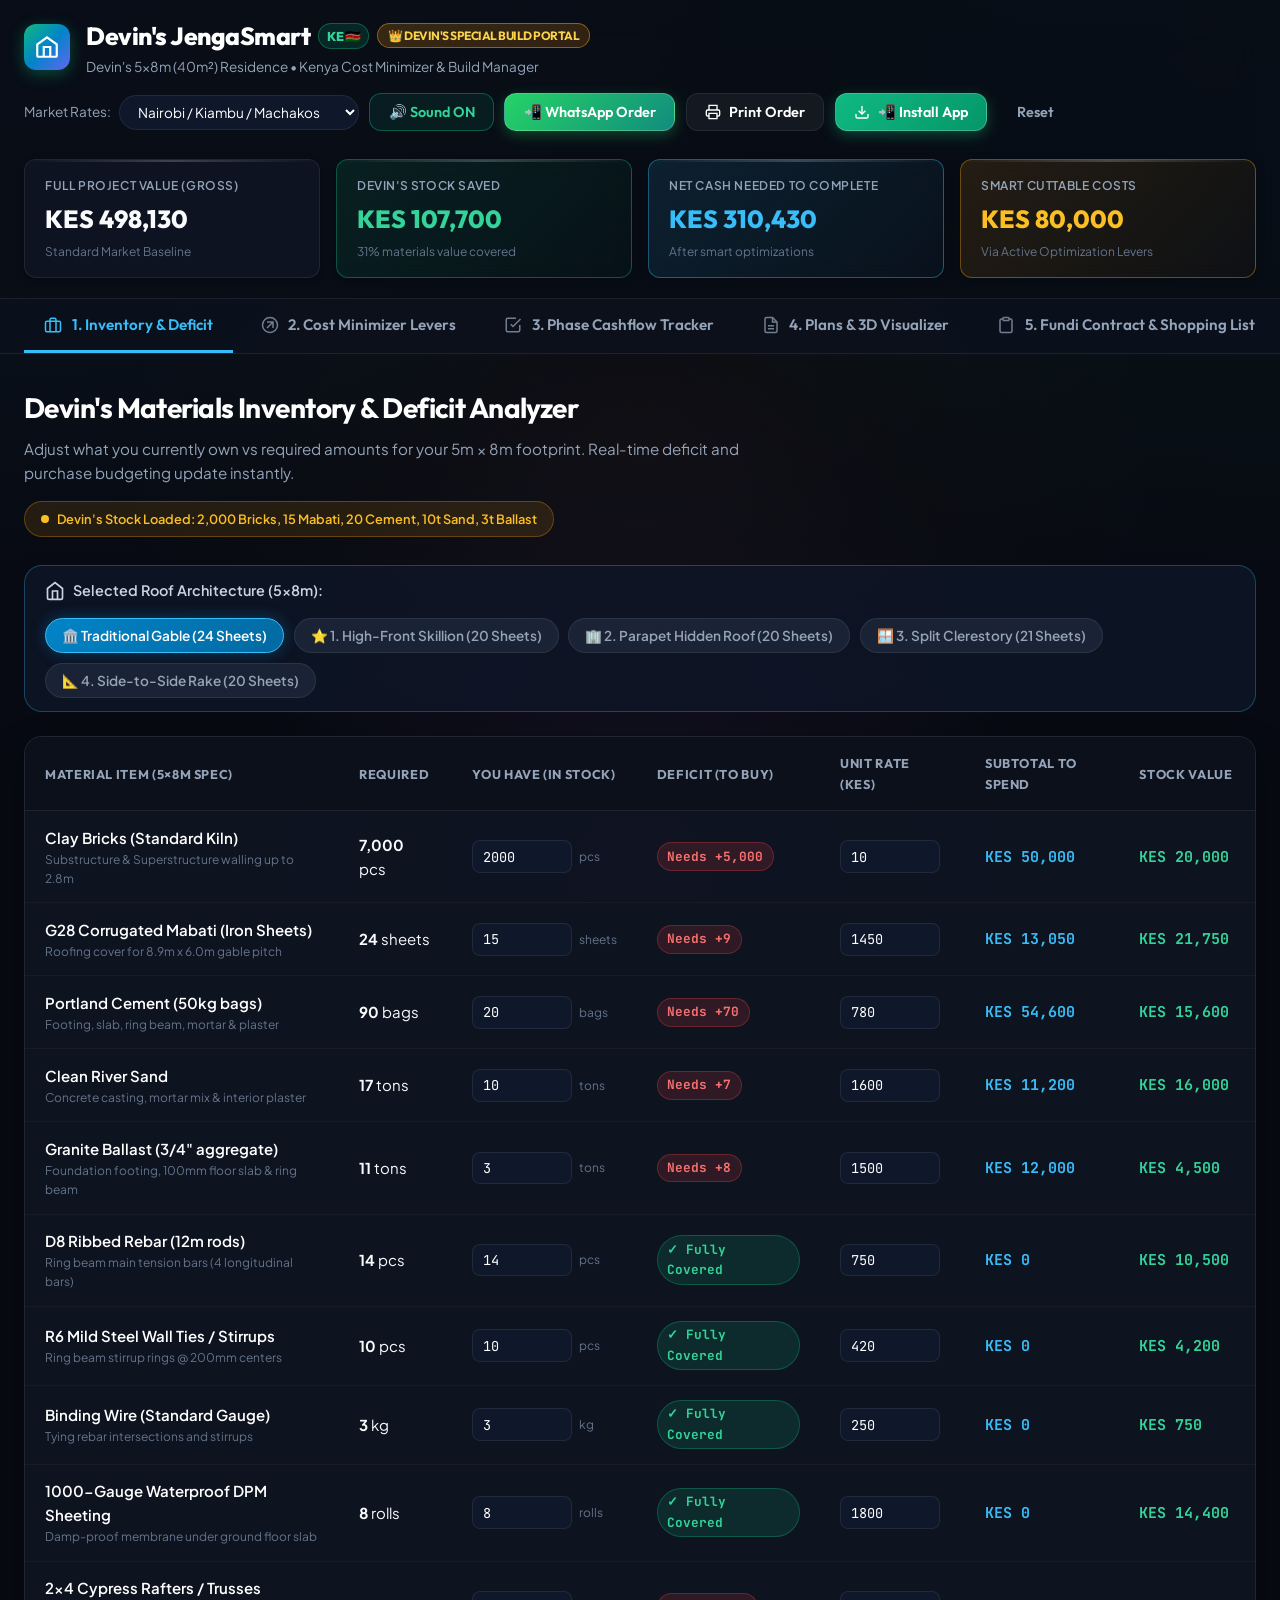
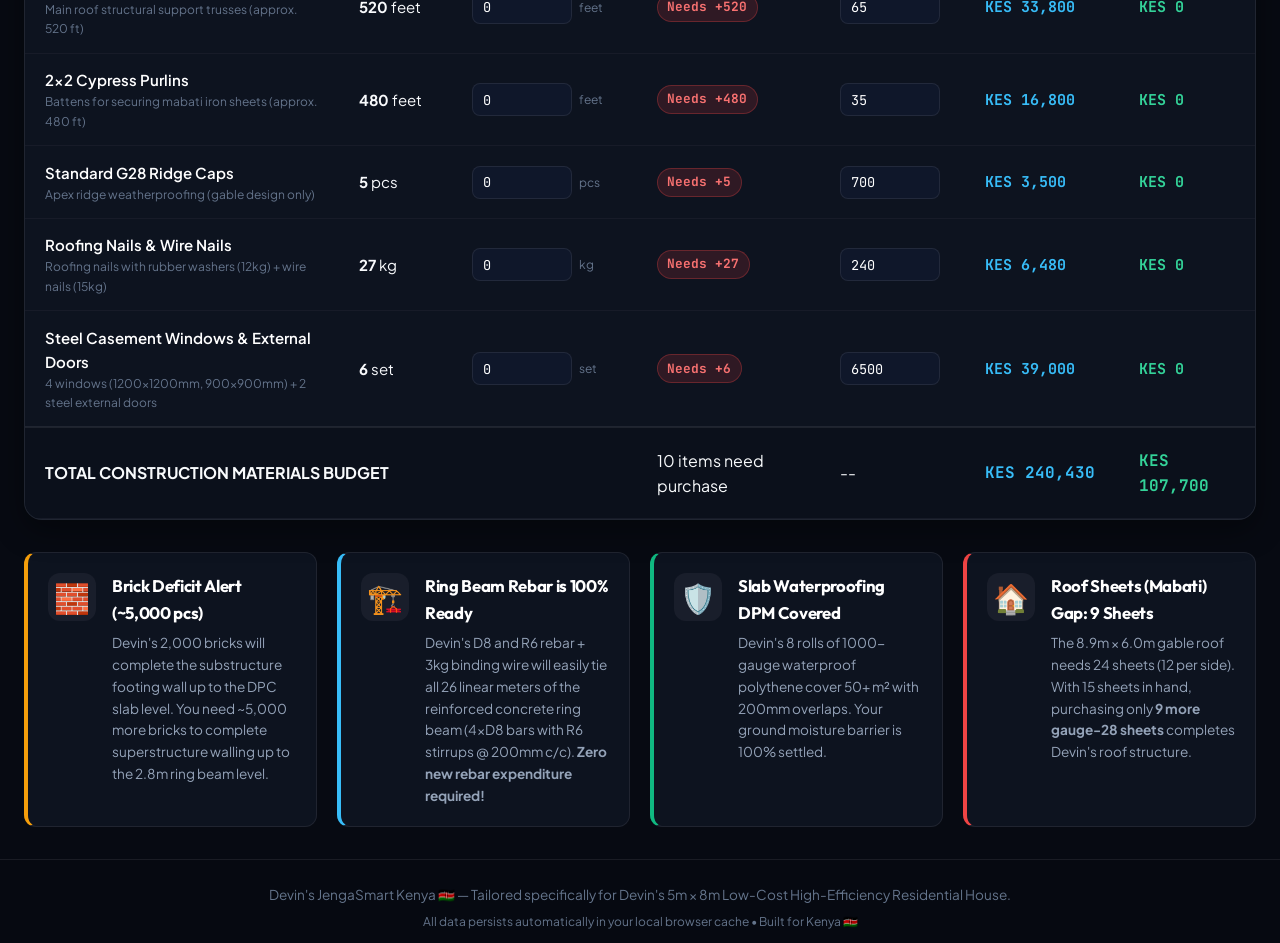
==== commit a0804bbe: "Resolve file:// CORS manifest warning, guard AudioContext autoplay policy, and guard Service Worker" ====
--- a/index.html
+++ b/index.html
@@ -10,7 +10,14 @@
   <link href="https://fonts.googleapis.com/css2?family=Outfit:wght@300;400;500;600;700;800&family=Plus+Jakarta+Sans:wght@400;500;600;700&family=JetBrains+Mono:wght@400;600&display=swap" rel="stylesheet">
   <link rel="stylesheet" href="style.css">
   <!-- PWA & Mobile App Meta Tags -->
-  <link rel="manifest" href="manifest.json">
+  <script>
+    if (window.location.protocol.startsWith('http')) {
+      const manifestLink = document.createElement('link');
+      manifestLink.rel = 'manifest';
+      manifestLink.href = 'manifest.json';
+      document.head.appendChild(manifestLink);
+    }
+  </script>
   <meta name="theme-color" content="#0284c7">
   <meta name="mobile-web-app-capable" content="yes">
   <meta name="apple-mobile-web-app-capable" content="yes">
@@ -164,19 +171,19 @@
           Selected Roof Architecture (5×8m):
         </span>
         <div class="roof-mode-options">
-          <button type="button" class="roof-mode-btn active" id="btnRoofGable" onclick="setRoofDesign('gable')">
+          <button type="button" class="roof-mode-btn active" id="btnRoofGable" onclick="setRoofDesign('gable', true)">
             🏛️ Traditional Gable (24 Sheets)
           </button>
-          <button type="button" class="roof-mode-btn" id="btnRoofSkillion" onclick="setRoofDesign('skillion')">
+          <button type="button" class="roof-mode-btn" id="btnRoofSkillion" onclick="setRoofDesign('skillion', true)">
             ⭐ 1. High-Front Skillion (20 Sheets)
           </button>
-          <button type="button" class="roof-mode-btn" id="btnRoofParapet" onclick="setRoofDesign('parapet')">
+          <button type="button" class="roof-mode-btn" id="btnRoofParapet" onclick="setRoofDesign('parapet', true)">
             🏢 2. Parapet Hidden Roof (20 Sheets)
           </button>
-          <button type="button" class="roof-mode-btn" id="btnRoofSplit" onclick="setRoofDesign('split')">
+          <button type="button" class="roof-mode-btn" id="btnRoofSplit" onclick="setRoofDesign('split', true)">
             🪟 3. Split Clerestory (21 Sheets)
           </button>
-          <button type="button" class="roof-mode-btn" id="btnRoofSide" onclick="setRoofDesign('side')">
+          <button type="button" class="roof-mode-btn" id="btnRoofSide" onclick="setRoofDesign('side', true)">
             📐 4. Side-to-Side Rake (20 Sheets)
           </button>
         </div>
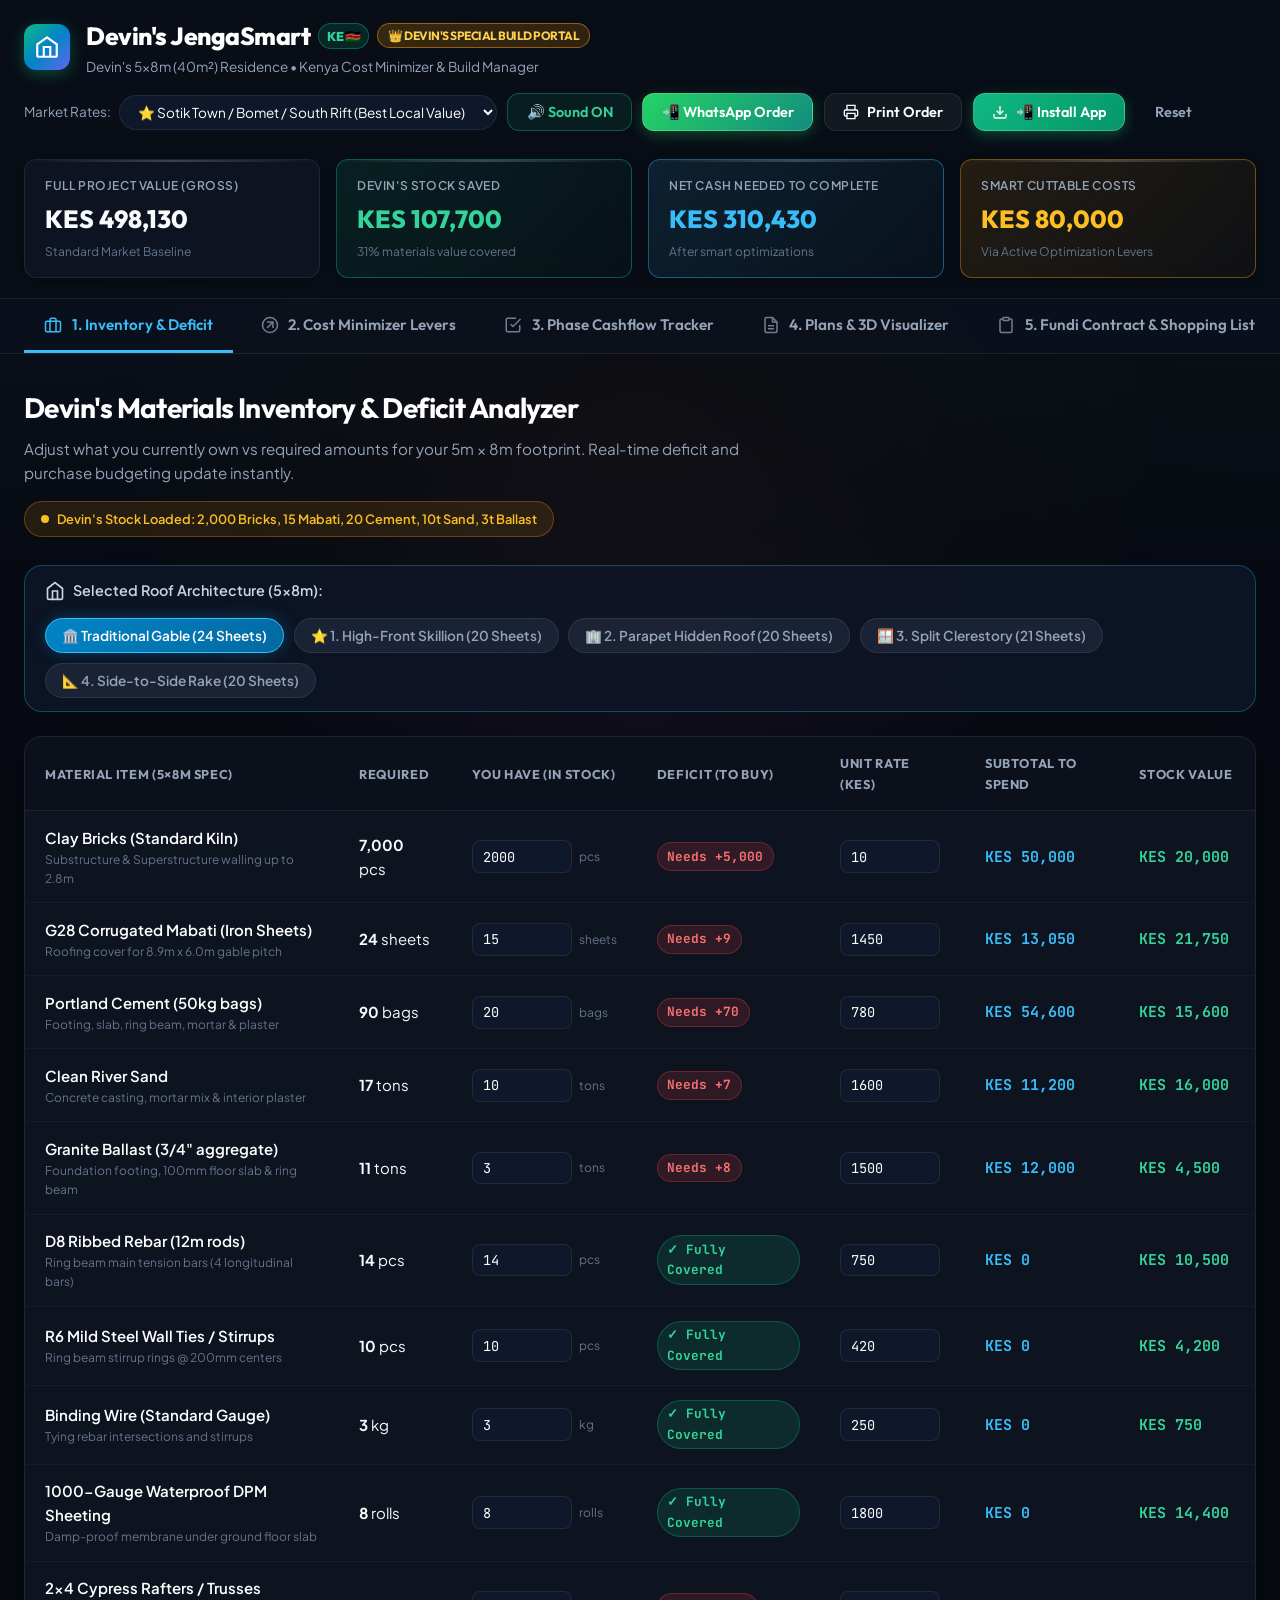
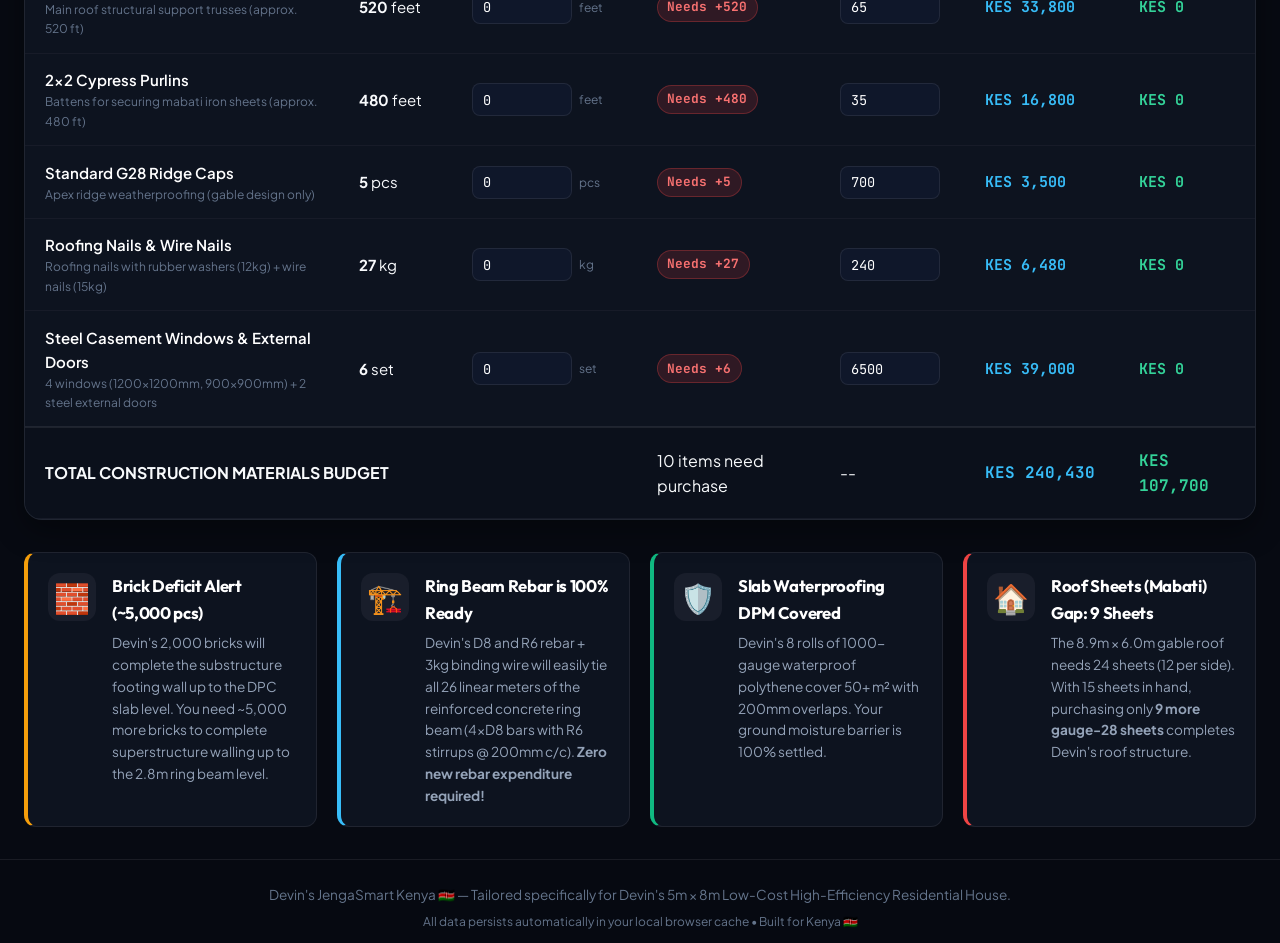
==== commit 8db99cfa: "Add Sotik Town 5x6m to 5x8m Renovation & 2m Extension Suite with 3D renders" ====
--- a/index.html
+++ b/index.html
@@ -54,6 +54,7 @@
         <div class="region-selector-wrap">
           <label for="regionSelect">Market Rates:</label>
           <select id="regionSelect" class="select-pill">
+            <option value="sotik" selected>⭐ Sotik Town / Bomet / South Rift (Best Local Value)</option>
             <option value="nairobi">Nairobi / Kiambu / Machakos</option>
             <option value="western">Western / Kisumu / Kakamega</option>
             <option value="rift">Rift Valley / Nakuru / Eldoret</option>
@@ -146,6 +147,10 @@
       <button class="tab-btn" data-tab="copilotTab">
         <svg width="18" height="18" viewBox="0 0 24 24" fill="none" stroke="currentColor" stroke-width="2"><path d="M12 2a2 2 0 0 1 2 2v2a2 2 0 0 1-2 2 2 2 0 0 1-2-2V4a2 2 0 0 1 2-2zM4 11a2 2 0 0 1 2-2h12a2 2 0 0 1 2 2v8a2 2 0 0 1-2 2H6a2 2 0 0 1-2-2v-8zM9 16h6M9 12h.01M15 12h.01"/></svg>
         6. Fundi AI & Batching Station
+      </button>
+      <button class="tab-btn highlight-sotik" data-tab="renovationTab">
+        <svg width="18" height="18" viewBox="0 0 24 24" fill="none" stroke="currentColor" stroke-width="2"><path d="M3 9l9-7 9 7v11a2 2 0 0 1-2 2H5a2 2 0 0 1-2-2z"/><polyline points="9 22 9 12 15 12 15 22"/><path d="M19 13v6a2 2 0 0 1-2 2H7a2 2 0 0 1-2-2v-6"/></svg>
+        7. Sotik Renovation (5×6m → 5×8m)
       </button>
     </div>
   </nav>
@@ -1249,6 +1254,8 @@
           </div>
 
           <div class="suggestion-chips">
+            <button class="chip-btn" onclick="askPreset('sotik_extension')">🏡 5×6m to 5×8m Renovation & Stitching</button>
+            <button class="chip-btn" onclick="askPreset('sotik_costs')">🛒 Sotik Material & Hardware Sourcing</button>
             <button class="chip-btn" onclick="askPreset('monopitch')">📐 Mono-Pitch Roof Blueprint & Rules</button>
             <button class="chip-btn" onclick="askPreset('quarrydust')">🪨 Quarry Dust vs Sand Rules</button>
             <button class="chip-btn" onclick="askPreset('silt')">🧪 Sand Silt Bottle Test</button>
@@ -1274,6 +1281,411 @@
         </div>
       </div>
     </section>
+
+    <!-- TAB 7: DEVIN'S SOTIK TOWN 5x6m -> 5x8m RENOVATION & 2m FRONT EXTENSION -->
+    <section id="renovationTab" class="tab-pane">
+      <div class="pane-header">
+        <div>
+          <h2>🏡 Devin's 5×6m → 5×8m Renovation & Front Extension Hub (Sotik Town)</h2>
+          <p class="section-desc">Devin's existing 5.0m × 6.0m house already has the concrete floor slab, bricked back wall, and side walls in place. Expanding by +2.0m at the front achieves the full 5×8m (40 m²) footprint while saving over KES 280,000+!</p>
+        </div>
+        <div style="display: flex; gap: 0.5rem; flex-wrap: wrap;">
+          <button class="btn btn-primary" onclick="printSotikRenovationPlan()" style="padding: 0.5rem 1rem;">
+            🖨️ Print Sotik Renovation Dossier
+          </button>
+        </div>
+      </div>
+
+      <!-- Hero Banner -->
+      <div class="sotik-banner">
+        <div class="sotik-banner-text">
+          <h3>
+            <svg width="24" height="24" viewBox="0 0 24 24" fill="none" stroke="currentColor" stroke-width="2"><path d="M12 2v20M17 5H9.5a3.5 3.5 0 0 0 0 7h5a3.5 3.5 0 0 1 0 7H6"/></svg>
+            Sotik Town Cost Minimizer: Saves ~KES 280,000+ vs Building From Scratch!
+          </h3>
+          <p>
+            Because your <strong>5m × 6m (30 m²) slab is already cast</strong>, your <strong>back wall is already fully bricked</strong>, and your <strong>side walls are partially in place</strong>, you do NOT need a full new foundation or full walling! You only need to build a <strong>2.0m front extension (10 m² addition)</strong>, cast a monolithic ring beam to tie old &amp; new walls together, and install the new mono-pitch roof.
+          </p>
+        </div>
+        <div style="text-align: right;">
+          <span style="font-size: 0.8rem; color: #a7f3d0; text-transform: uppercase; font-weight: 700;">Total Renovation Deficit</span>
+          <div style="font-size: 1.85rem; font-weight: 800; color: #34d399; font-family: 'JetBrains Mono', monospace;" id="sotikGrandTotal">KES 123,190</div>
+          <span style="font-size: 0.8rem; color: #cbd5e1;">(Includes all materials deficit &amp; local Sotik fundi labour)</span>
+        </div>
+      </div>
+
+      <!-- KPI Metrics Grid -->
+      <div class="sotik-metrics-grid">
+        <div class="sotik-metric-card">
+          <div class="metric-label">Existing Structure</div>
+          <div class="metric-val">5m × 6m</div>
+          <div class="metric-sub">30 m² Floor Slab &amp; Bricked Back Wall</div>
+        </div>
+        <div class="sotik-metric-card">
+          <div class="metric-label">Front Extension Scope</div>
+          <div class="metric-val">+2.0 Meters</div>
+          <div class="metric-sub">10 m² New Slab &amp; Modern Veranda Facade</div>
+        </div>
+        <div class="sotik-metric-card">
+          <div class="metric-label">Devin's In-Stock Bricks</div>
+          <div class="metric-val">2,000 pcs</div>
+          <div class="metric-sub" style="color: #34d399;">✓ 100% of Extension Walling Covered!</div>
+        </div>
+        <div class="sotik-metric-card savings">
+          <div class="metric-label">Total Money Saved</div>
+          <div class="metric-val" id="sotikTotalSavings">KES 371,810</div>
+          <div class="metric-sub" style="color: #38bdf8;">Compared to KES 495k New Build</div>
+        </div>
+      </div>
+
+      <!-- 3D Architectural Showcase of the Sotik Extension -->
+      <div class="image-showcase" style="margin-bottom: 2rem;">
+        <img src="assets/sotik_extension_3d.jpg" alt="Devin's Sotik 5x6m to 5x8m Renovation & Extension 3D Cutaway Render" class="showcase-img" onerror="this.src='DOWNLOADS/JengaSmart-App/assets/sotik_extension_3d.jpg'">
+        <div class="image-caption">
+          <strong>🏡 Devin's Sotik House Renovation &amp; Extension 3D Architectural Cutaway:</strong> Showing the existing 5×6m burned brick rear structure (left) seamlessly bonded to the new 2-meter front extension (right) featuring warm vertical timber slats, large black casement windows, concrete veranda steps, and the sleek modern dark charcoal mono-pitch roof in the green tea landscape of Sotik/Bomet.
+        </div>
+      </div>
+
+      <!-- Comparison: Already Built vs New Extension Work -->
+      <div class="sotik-extension-comparison">
+        <div class="extension-status-card existing">
+          <h4>
+            <span>✅ Existing Assets Already on Site (Cost = KES 0)</span>
+            <span class="status-badge-green">ALREADY BUILT</span>
+          </h4>
+          <ul class="extension-list">
+            <li>
+              <svg width="20" height="20" viewBox="0 0 24 24" fill="none" stroke="#10b981" stroke-width="2.5"><polyline points="20 6 9 17 4 12"/></svg>
+              <div><strong>5.0m × 6.0m Floor Slab (30 m²):</strong> Concrete slab already cast, cured, and in place. Saves ~KES 78,000 in excavation, hardcore, sand, and cement!</div>
+            </li>
+            <li>
+              <svg width="20" height="20" viewBox="0 0 24 24" fill="none" stroke="#10b981" stroke-width="2.5"><polyline points="20 6 9 17 4 12"/></svg>
+              <div><strong>Bricked Back Wall (5.0m × 2.8m):</strong> Fully constructed with burned clay bricks. Saves ~1,200 bricks and ~KES 32,000 in materials &amp; labour!</div>
+            </li>
+            <li>
+              <svg width="20" height="20" viewBox="0 0 24 24" fill="none" stroke="#10b981" stroke-width="2.5"><polyline points="20 6 9 17 4 12"/></svg>
+              <div><strong>Existing Side Walls (6.0m length):</strong> Both side walls are already partially/fully erected with bricks. Saves another ~2,200 bricks (~KES 45,000)!</div>
+            </li>
+            <li>
+              <svg width="20" height="20" viewBox="0 0 24 24" fill="none" stroke="#10b981" stroke-width="2.5"><polyline points="20 6 9 17 4 12"/></svg>
+              <div><strong>Devin's In-Stock Materials:</strong> 2,000 bricks, 15 mabati sheets, 20 cement bags, 10 tons sand, 3 tons ballast, and full rebar in stock.</div>
+            </li>
+          </ul>
+        </div>
+
+        <div class="extension-status-card new-work">
+          <h4>
+            <span>🔨 Scope of the 2-Meter Front Extension</span>
+            <span class="status-badge-blue">NEW WORK TO DO</span>
+          </h4>
+          <ul class="extension-list">
+            <li>
+              <svg width="20" height="20" viewBox="0 0 24 24" fill="none" stroke="#38bdf8" stroke-width="2.5"><circle cx="12" cy="12" r="10"/><polyline points="12 6 12 12 16 14"/></svg>
+              <div><strong>Foundation Stitching &amp; 10m² Slab:</strong> Dig 9m of strip trench for the 2m side extensions &amp; 5m front. Drill 12mm holes into the existing slab and dowel with Y10 rebar starter bars to bind both slabs permanently.</div>
+            </li>
+            <li>
+              <svg width="20" height="20" viewBox="0 0 24 24" fill="none" stroke="#38bdf8" stroke-width="2.5"><circle cx="12" cy="12" r="10"/><polyline points="12 6 12 12 16 14"/></svg>
+              <div><strong>Extending Side Walls by 2.0m:</strong> Tooth into existing brickwork and lay ~800 bricks on left &amp; right sides using Devin's in-stock bricks.</div>
+            </li>
+            <li>
+              <svg width="20" height="20" viewBox="0 0 24 24" fill="none" stroke="#38bdf8" stroke-width="2.5"><circle cx="12" cy="12" r="10"/><polyline points="12 6 12 12 16 14"/></svg>
+              <div><strong>Modern Front Facade (5.0m):</strong> Build front wall with openings for large picture casement windows, main entrance door, and veranda porch with warm timber slats.</div>
+            </li>
+            <li>
+              <svg width="20" height="20" viewBox="0 0 24 24" fill="none" stroke="#38bdf8" stroke-width="2.5"><circle cx="12" cy="12" r="10"/><polyline points="12 6 12 12 16 14"/></svg>
+              <div><strong>Continuous Monolithic Ring Beam:</strong> Cast one 200×200mm reinforced concrete beam across ALL 4 perimeter walls to permanently lock old &amp; new walls together.</div>
+            </li>
+            <li>
+              <svg width="20" height="20" viewBox="0 0 24 24" fill="none" stroke="#38bdf8" stroke-width="2.5"><circle cx="12" cy="12" r="10"/><polyline points="12 6 12 12 16 14"/></svg>
+              <div><strong>Mono-Pitch Roof Installation:</strong> Install single continuous sloping roof (20 sheets mabati) spanning the full 5m × 8m area (3.60m front to 2.85m back).</div>
+            </li>
+          </ul>
+        </div>
+      </div>
+
+      <!-- Architectural 2D Plan Schematic: 5x6m Existing + 2m Extension -->
+      <div class="hub-card" style="margin-bottom: 2rem;">
+        <div class="hub-title-bar">
+          <span style="font-size: 1.5rem;">📐</span>
+          <div>
+            <h3>2D Dimensioned Structural Expansion Blueprint</h3>
+            <p style="font-size: 0.8rem; color: var(--text-muted);">Existing 5.0m × 6.0m footprint (Green) joined to the 5.0m × 2.0m front extension (Blue)</p>
+          </div>
+        </div>
+
+        <div style="background: #0b1120; border-radius: var(--radius-md); padding: 1.25rem; overflow-x: auto;">
+          <svg viewBox="0 0 850 420" xmlns="http://www.w3.org/2000/svg" style="width: 100%; height: auto; max-height: 400px; display: block; margin: 0 auto;">
+            <defs>
+              <pattern id="sotikGrid" width="20" height="20" patternUnits="userSpaceOnUse">
+                <path d="M 20 0 L 0 0 0 20" fill="none" stroke="rgba(255,255,255,0.04)" stroke-width="1"/>
+              </pattern>
+            </defs>
+            <rect width="850" height="420" fill="#0b1120"/>
+            <rect width="850" height="420" fill="url(#sotikGrid)"/>
+
+            <!-- Dimension Guide: 8.00m Total Length -->
+            <line x1="80" y1="35" x2="760" y2="35" stroke="#38bdf8" stroke-width="2"/>
+            <circle cx="80" cy="35" r="4" fill="#38bdf8"/>
+            <circle cx="760" cy="35" r="4" fill="#38bdf8"/>
+            <text x="420" y="28" fill="#38bdf8" font-family="monospace" font-size="12" font-weight="bold" text-anchor="middle">TOTAL LENGTH: 8.00 METERS (40 m² FINAL FOOTPRINT)</text>
+
+            <!-- Dimension: 6.00m Existing -->
+            <line x1="80" y1="55" x2="590" y2="55" stroke="#10b981" stroke-width="2"/>
+            <text x="335" y="50" fill="#10b981" font-family="monospace" font-size="11" font-weight="bold" text-anchor="middle">EXISTING 6.00 METERS DEPTH (30 m² SLAB)</text>
+
+            <!-- Dimension: 2.00m Extension -->
+            <line x1="590" y1="55" x2="760" y2="55" stroke="#f59e0b" stroke-width="2"/>
+            <text x="675" y="50" fill="#f59e0b" font-family="monospace" font-size="11" font-weight="bold" text-anchor="middle">+2.00m EXTENSION</text>
+
+            <!-- EXISTING 5x6m ZONE (GREEN) -->
+            <rect x="80" y="70" width="510" height="280" fill="rgba(16, 185, 129, 0.12)" stroke="#10b981" stroke-width="3"/>
+            <rect x="80" y="70" width="20" height="280" fill="#059669" stroke="#10b981" stroke-width="1.5"/>
+            <rect x="80" y="70" width="510" height="16" fill="#059669" stroke="#10b981" stroke-width="1.5"/>
+            <rect x="80" y="334" width="510" height="16" fill="#059669" stroke="#10b981" stroke-width="1.5"/>
+
+            <text x="320" y="190" fill="#34d399" font-family="system-ui" font-size="15" font-weight="bold" text-anchor="middle">EXISTING 5.0m × 6.0m HOUSE</text>
+            <text x="320" y="215" fill="#a7f3d0" font-family="system-ui" font-size="12" text-anchor="middle">✓ Floor Slab Already Cast &amp; Cured (30 m²)</text>
+            <text x="320" y="235" fill="#a7f3d0" font-family="system-ui" font-size="12" text-anchor="middle">✓ 5.0m Rear Wall Already Bricked</text>
+            <text x="320" y="255" fill="#a7f3d0" font-family="system-ui" font-size="12" text-anchor="middle">✓ 6.0m Side Walls Already Bricked</text>
+
+            <!-- STITCHING JOINT LINE (REBAR DOWELS) -->
+            <line x1="590" y1="70" x2="590" y2="350" stroke="#f59e0b" stroke-width="3" stroke-dasharray="6,4"/>
+            <text x="590" y="375" fill="#f59e0b" font-family="system-ui" font-size="10.5" font-weight="bold" text-anchor="middle">▲ REBAR STITCHING JOINT (Y10 DOWELS)</text>
+
+            <!-- NEW 2.0m FRONT EXTENSION (BLUE) -->
+            <rect x="590" y="70" width="170" height="280" fill="rgba(14, 165, 233, 0.15)" stroke="#0ea5e9" stroke-width="3"/>
+            <rect x="590" y="70" width="170" height="16" fill="#0284c7" stroke="#0ea5e9" stroke-width="1.5"/>
+            <rect x="590" y="334" width="170" height="16" fill="#0284c7" stroke="#0ea5e9" stroke-width="1.5"/>
+            <rect x="744" y="70" width="16" height="280" fill="#0284c7" stroke="#0ea5e9" stroke-width="1.5"/>
+
+            <text x="675" y="160" fill="#38bdf8" font-family="system-ui" font-size="13" font-weight="bold" text-anchor="middle">NEW 2m EXTENSION</text>
+            <text x="675" y="180" fill="#bae6fd" font-family="system-ui" font-size="10.5" text-anchor="middle">+10 m² Slab</text>
+            <text x="675" y="200" fill="#bae6fd" font-family="system-ui" font-size="10.5" text-anchor="middle">Living Room Exp.</text>
+            <text x="675" y="220" fill="#bae6fd" font-family="system-ui" font-size="10.5" text-anchor="middle">Casement Windows</text>
+            <text x="675" y="240" fill="#bae6fd" font-family="system-ui" font-size="10.5" text-anchor="middle">Veranda &amp; Slats</text>
+
+            <!-- Width Dimension: 5.00m -->
+            <line x1="50" y1="70" x2="50" y2="350" stroke="#38bdf8" stroke-width="2"/>
+            <circle cx="50" cy="70" r="4" fill="#38bdf8"/>
+            <circle cx="50" cy="350" r="4" fill="#38bdf8"/>
+            <text x="42" y="215" fill="#38bdf8" font-family="monospace" font-size="11" font-weight="bold" text-anchor="middle" transform="rotate(-90 42 215)">5.00 METERS WIDTH</text>
+
+            <!-- Front Porch Feature -->
+            <rect x="760" y="150" width="45" height="120" fill="rgba(217, 119, 6, 0.3)" stroke="#f59e0b" stroke-width="2" stroke-dasharray="4,3"/>
+            <text x="782" y="215" fill="#fde68a" font-family="monospace" font-size="9" font-weight="bold" text-anchor="middle" transform="rotate(90 782 215)">VERANDA PORCH</text>
+          </svg>
+        </div>
+      </div>
+
+      <!-- Live Interactive Sotik Cost Calculator & BOQ Table -->
+      <div class="sotik-control-panel">
+        <div style="display: flex; justify-content: space-between; align-items: center; flex-wrap: wrap; gap: 1rem;">
+          <div>
+            <h3 style="color: #fff; font-size: 1.25rem; margin-bottom: 0.25rem;">📊 Live Sotik Renovation &amp; Extension Cost Calculator</h3>
+            <p style="font-size: 0.85rem; color: var(--text-muted);">Adjust your on-site stock and extension parameters — material deficits and costs recalculate automatically using local Sotik Town unit rates.</p>
+          </div>
+          <span class="badge-country" style="font-size: 0.85rem;">SOTIK TOWN RATES APPLIED 🇰🇪</span>
+        </div>
+
+        <div class="sotik-inputs-grid">
+          <div class="sotik-input-group">
+            <label for="sotikExtLength">Extension Length (Meters):</label>
+            <input type="number" id="sotikExtLength" value="2.0" min="1.0" max="5.0" step="0.5" oninput="updateSotikRenovationCalc()">
+          </div>
+          <div class="sotik-input-group">
+            <label for="sotikBricksStock">Bricks in Stock (pcs):</label>
+            <input type="number" id="sotikBricksStock" value="2000" min="0" step="100" oninput="updateSotikRenovationCalc()">
+          </div>
+          <div class="sotik-input-group">
+            <label for="sotikCementStock">Cement in Stock (bags):</label>
+            <input type="number" id="sotikCementStock" value="20" min="0" step="1" oninput="updateSotikRenovationCalc()">
+          </div>
+          <div class="sotik-input-group">
+            <label for="sotikMabatiStock">Mabati in Stock (sheets):</label>
+            <input type="number" id="sotikMabatiStock" value="15" min="0" step="1" oninput="updateSotikRenovationCalc()">
+          </div>
+        </div>
+
+        <!-- Live BOQ Table -->
+        <div class="table-container" style="margin-top: 1.5rem;">
+          <table class="inventory-table">
+            <thead>
+              <tr>
+                <th>Material / Work Item</th>
+                <th>Sotik Local Rate</th>
+                <th>Total Needed</th>
+                <th>Devin In-Stock</th>
+                <th>Deficit to Buy</th>
+                <th>Net Cost (KES)</th>
+              </tr>
+            </thead>
+            <tbody>
+              <tr>
+                <td><strong>Burned Clay Bricks (Tofali)</strong><div class="sub-text">2m side extensions &amp; 5m front wall</div></td>
+                <td>KES 7 / brick</td>
+                <td id="sotikBricksNeeded">1,386 pcs</td>
+                <td>2,000 pcs</td>
+                <td id="sotikBrickDeficit" style="color: #34d399; font-weight: bold;">0 pcs (Surplus: 614)</td>
+                <td id="sotikBrickCost" style="font-weight: bold; color: #34d399;">KES 0</td>
+              </tr>
+              <tr>
+                <td><strong>Portland Cement (50kg)</strong><div class="sub-text">10m² slab, wall mortar, ring beam &amp; plaster</div></td>
+                <td>KES 730 / bag</td>
+                <td id="sotikCementNeeded">32 bags</td>
+                <td>20 bags</td>
+                <td id="sotikCementDeficit" style="font-weight: bold; color: #f59e0b;">12 bags</td>
+                <td id="sotikCementCost" style="font-weight: bold;">KES 8,760</td>
+              </tr>
+              <tr>
+                <td><strong>Mabati Box-Profile G30</strong><div class="sub-text">Full 5×8m mono-pitch single slope</div></td>
+                <td>KES 1,380 / sheet</td>
+                <td>20 sheets</td>
+                <td>15 sheets</td>
+                <td id="sotikMabatiDeficit" style="font-weight: bold; color: #f59e0b;">5 sheets</td>
+                <td id="sotikMabatiCost" style="font-weight: bold;">KES 6,900</td>
+              </tr>
+              <tr>
+                <td><strong>Mau/Bomet Cypress Timber</strong><div class="sub-text">4×2 rafters (140 ft deficit) + 2×2 purlins (120 ft deficit)</div></td>
+                <td>KES 38 &amp; 20 / ft</td>
+                <td>530 ft</td>
+                <td>270 ft</td>
+                <td>260 ft</td>
+                <td style="font-weight: bold;">KES 7,720</td>
+              </tr>
+              <tr>
+                <td><strong>Y10 Rebar Slab Dowels</strong><div class="sub-text">Drill &amp; anchor into 5×6m slab to prevent cracks</div></td>
+                <td>KES 950 / rod</td>
+                <td>5 rods</td>
+                <td>0 rods</td>
+                <td>5 rods</td>
+                <td style="font-weight: bold;">KES 4,750</td>
+              </tr>
+              <tr>
+                <td><strong>Rebar D8 &amp; R6 for Ring Beam</strong><div class="sub-text">Continuous monolithic perimeter tie beam</div></td>
+                <td>KES 720 &amp; 390 / rod</td>
+                <td>12 D8, 6 R6</td>
+                <td>14 D8, 8 R6</td>
+                <td style="color: #34d399; font-weight: bold;">0 rods (Fully covered!)</td>
+                <td style="font-weight: bold; color: #34d399;">KES 0</td>
+              </tr>
+              <tr>
+                <td><strong>Sondu River Sand &amp; Ballast</strong><div class="sub-text">Top-up for 10m² slab, mortar &amp; ring beam</div></td>
+                <td>KES 1,200 &amp; 1,300/ton</td>
+                <td>10t sand, 4t ballast</td>
+                <td>10t sand, 3t ballast</td>
+                <td>1 ton ballast</td>
+                <td style="font-weight: bold;">KES 1,300</td>
+              </tr>
+              <tr>
+                <td><strong>Windows, Steel Door &amp; Porch Slats</strong><div class="sub-text">2 casement windows, front door, cedar timber slats</div></td>
+                <td>Package</td>
+                <td>1 set</td>
+                <td>0</td>
+                <td>1 set</td>
+                <td style="font-weight: bold;">KES 28,000</td>
+              </tr>
+              <tr>
+                <td><strong>Sotik Fundi &amp; Helper Labour</strong><div class="sub-text">Mason (12 days @ 1,100), Carpenter (3 days), 2 Helpers (12 days @ 550)</div></td>
+                <td>Sotik daily rates</td>
+                <td>27 man-days</td>
+                <td>-</td>
+                <td>Complete extension</td>
+                <td style="font-weight: bold; color: #38bdf8;">KES 29,700</td>
+              </tr>
+              <tr>
+                <td><strong>Local Cartage &amp; Site Incidentals</strong><div class="sub-text">Sotik town hardware delivery &amp; nails/washers</div></td>
+                <td>Lump sum</td>
+                <td>1 trip</td>
+                <td>-</td>
+                <td>-</td>
+                <td style="font-weight: bold;">KES 5,000</td>
+              </tr>
+            </tbody>
+            <tfoot>
+              <tr style="background: rgba(16, 185, 129, 0.15); font-size: 1.1rem;">
+                <td colspan="4" style="text-align: right; font-weight: 800; color: #34d399;">TOTAL OUT-OF-POCKET CASH REQUIRED (SOTIK RENOVATION):</td>
+                <td colspan="2" style="font-weight: 800; color: #34d399; font-family: 'JetBrains Mono', monospace; font-size: 1.3rem;" id="sotikMaterialsTotal">KES 92,130</td>
+              </tr>
+            </tfoot>
+          </table>
+        </div>
+      </div>
+
+      <!-- 4 Non-Negotiable Fundi Rules for the 2m Extension -->
+      <div class="hub-card" style="margin-bottom: 2rem;">
+        <div class="hub-title-bar">
+          <span style="font-size: 1.5rem;">👷‍♂️</span>
+          <div>
+            <h3>The 4 Non-Negotiable Fundi Rules for Devin's 2-Meter Extension</h3>
+            <p style="font-size: 0.8rem; color: var(--text-muted);">Strict structural guidelines for your Sotik mason to ensure the new extension NEVER cracks or separates</p>
+          </div>
+        </div>
+
+        <div class="sotik-fundi-steps-grid">
+          <div class="fundi-step-box">
+            <span class="step-num-badge">1</span>
+            <h5>Drill &amp; Rebar-Stitch the Floor Slab</h5>
+            <p>Drill 12mm holes 150mm deep into the front face of the existing 5×6m slab every 300mm. Blow out stone dust, wet with cement slurry, and hammer in 400mm Y10 rebar dowels before pouring the new 10m² slab.</p>
+            <div class="warning-note">⚠️ <strong>Rule:</strong> Never cast the new slab as a loose butt joint! Without rebar dowels, the floor will develop a crack right across the living room within 6 months.</div>
+          </div>
+
+          <div class="fundi-step-box">
+            <span class="step-num-badge">2</span>
+            <h5>Toothing the Existing Brick Walls</h5>
+            <p>Before laying the new 2.0m side walls, have the fundi chip out alternating brick pockets ("toothing") on the front corners of the existing brick walls. The new bricks must interlock directly into the old wall.</p>
+            <div class="warning-note">⚠️ <strong>Rule:</strong> Add hoop iron ties (25mm gauge) in mortar beds every 3 courses between the old brick wall and new brickwork.</div>
+          </div>
+
+          <div class="fundi-step-box">
+            <span class="step-num-badge">3</span>
+            <h5>Cast a Monolithic Perimeter Ring Beam</h5>
+            <p>Do NOT build separate ring beams! Form and cast ONE continuous 200×200mm reinforced concrete ring beam (with 4× D8 rebar and R6 stirrups @ 200mm) running around ALL 4 walls: the old 6m walls, the new 2m extensions, and the new front wall.</p>
+            <div class="warning-note">⭐ <strong>Benefit:</strong> The continuous ring beam clamps old and new walls together into a single rigid structural box.</div>
+          </div>
+
+          <div class="fundi-step-box">
+            <span class="step-num-badge">4</span>
+            <h5>Mono-Pitch Rake &amp; Roof Anchor</h5>
+            <p>Rake the side walls from 3.60m at the new front wall down to 2.85m at the existing brick back wall (10° fall). Cast hoop iron straps into the concrete ring beam every 800mm to anchor the 4×2 cypress rafters against strong Rift Valley winds.</p>
+            <div class="warning-note">🌧️ <strong>Drainage:</strong> 100% of rainwater flows toward the existing back wall into a single 5m gutter feeding your water tank.</div>
+          </div>
+        </div>
+      </div>
+
+      <!-- Local Sotik Town Sourcing Directory -->
+      <div class="hub-card">
+        <div class="hub-title-bar">
+          <span style="font-size: 1.5rem;">📍</span>
+          <div>
+            <h3>Sotik Town Local Material Sourcing Intelligence</h3>
+            <p style="font-size: 0.8rem; color: var(--text-muted);">How to get the cheapest wholesale prices in Sotik, Bomet, and Kaplong</p>
+          </div>
+        </div>
+
+        <div class="sotik-metrics-grid" style="margin-bottom: 0;">
+          <div class="sotik-metric-card">
+            <div class="metric-label">Local Burned Bricks</div>
+            <div style="font-size: 1.15rem; font-weight: 700; color: #fff; margin-bottom: 0.35rem;">Sotik-Ndanai Valley Kilns</div>
+            <p style="font-size: 0.8rem; color: var(--text-muted);">Buy direct from local kiln operators along river banks at KES 6.50 – 7.50 per brick. Avoid broker markup at town hardware yards.</p>
+          </div>
+          <div class="sotik-metric-card">
+            <div class="metric-label">River Sand</div>
+            <div style="font-size: 1.15rem; font-weight: 700; color: #fff; margin-bottom: 0.35rem;">Sondu Miriu Tipper Trucks</div>
+            <p style="font-size: 0.8rem; color: var(--text-muted);">Coordinate with tipper drivers offloading near Sotik market or Kaplong junction. A 10-tonne lorry costs KES 12,000 – 13,500 delivered to site.</p>
+          </div>
+          <div class="sotik-metric-card">
+            <div class="metric-label">Machine Ballast</div>
+            <div style="font-size: 1.15rem; font-weight: 700; color: #fff; margin-bottom: 0.35rem;">Kaplong / Kimulot Quarries</div>
+            <p style="font-size: 0.8rem; color: var(--text-muted);">High-strength granite aggregate (3/4") at KES 1,250 – 1,350/ton. Perfect for the 10m² slab extension and ring beam.</p>
+          </div>
+          <div class="sotik-metric-card">
+            <div class="metric-label">Cypress Timber</div>
+            <div style="font-size: 1.15rem; font-weight: 700; color: #fff; margin-bottom: 0.35rem;">Mau / Bomet Sawmills</div>
+            <p style="font-size: 0.8rem; color: var(--text-muted);">High density, straight-grain 4×2 rafters at KES 36 – 40/ft and 2×2 purlins at KES 18 – 22/ft. Much cheaper than Nairobi yards (KES 65/ft).</p>
+          </div>
+        </div>
+      </div>
+    </section>
   </main>
 
   <!-- Footer -->
--- a/style.css
+++ b/style.css
@@ -2240,3 +2240,267 @@
     margin-bottom: 2rem;
   }
 }
+
+/* ==========================================================================
+   DEVIN'S SOTIK TOWN 5x6m -> 5x8m RENOVATION & EXTENSION SUITE
+   ========================================================================== */
+.tab-btn.highlight-sotik {
+  background: linear-gradient(135deg, rgba(16, 185, 129, 0.2), rgba(5, 150, 105, 0.25));
+  border: 1px solid rgba(16, 185, 129, 0.4);
+  color: #34d399 !important;
+  font-weight: 700;
+}
+
+.tab-btn.highlight-sotik:hover,
+.tab-btn.highlight-sotik.active {
+  background: linear-gradient(135deg, #10b981, #059669) !important;
+  color: #fff !important;
+  border-color: #34d399 !important;
+  box-shadow: 0 0 16px rgba(16, 185, 129, 0.45);
+}
+
+.sotik-banner {
+  background: linear-gradient(135deg, rgba(16, 185, 129, 0.15), rgba(6, 95, 70, 0.2));
+  border: 1px solid rgba(52, 211, 153, 0.35);
+  border-radius: var(--radius-lg);
+  padding: 1.5rem;
+  margin-bottom: 2rem;
+  display: flex;
+  justify-content: space-between;
+  align-items: center;
+  flex-wrap: wrap;
+  gap: 1.25rem;
+}
+
+.sotik-banner-text h3 {
+  color: #34d399;
+  font-size: 1.35rem;
+  margin-bottom: 0.35rem;
+  display: flex;
+  align-items: center;
+  gap: 0.5rem;
+}
+
+.sotik-banner-text p {
+  color: #cbd5e1;
+  font-size: 0.92rem;
+  max-width: 750px;
+  line-height: 1.5;
+}
+
+.sotik-metrics-grid {
+  display: grid;
+  grid-template-columns: repeat(auto-fit, minmax(220px, 1fr));
+  gap: 1rem;
+  margin-bottom: 2rem;
+}
+
+.sotik-metric-card {
+  background: var(--bg-card);
+  border: 1px solid var(--border-color);
+  border-radius: var(--radius-md);
+  padding: 1.25rem;
+  position: relative;
+  overflow: hidden;
+}
+
+.sotik-metric-card::before {
+  content: '';
+  position: absolute;
+  top: 0;
+  left: 0;
+  right: 0;
+  height: 3px;
+  background: #10b981;
+}
+
+.sotik-metric-card.savings::before {
+  background: linear-gradient(90deg, #10b981, #38bdf8);
+}
+
+.sotik-metric-card .metric-label {
+  font-size: 0.78rem;
+  text-transform: uppercase;
+  letter-spacing: 0.05em;
+  color: var(--text-muted);
+  margin-bottom: 0.4rem;
+}
+
+.sotik-metric-card .metric-val {
+  font-size: 1.65rem;
+  font-weight: 800;
+  color: #fff;
+  font-family: 'JetBrains Mono', monospace;
+}
+
+.sotik-metric-card .metric-sub {
+  font-size: 0.8rem;
+  color: #34d399;
+  margin-top: 0.35rem;
+}
+
+.sotik-extension-comparison {
+  display: grid;
+  grid-template-columns: 1fr 1fr;
+  gap: 1.5rem;
+  margin-bottom: 2rem;
+}
+
+@media (max-width: 900px) {
+  .sotik-extension-comparison {
+    grid-template-columns: 1fr;
+  }
+}
+
+.extension-status-card {
+  background: var(--bg-card);
+  border: 1px solid var(--border-color);
+  border-radius: var(--radius-lg);
+  padding: 1.5rem;
+}
+
+.extension-status-card.existing {
+  border-left: 4px solid #10b981;
+}
+
+.extension-status-card.new-work {
+  border-left: 4px solid #0284c7;
+}
+
+.extension-status-card h4 {
+  font-size: 1.15rem;
+  margin-bottom: 1rem;
+  display: flex;
+  align-items: center;
+  justify-content: space-between;
+}
+
+.status-badge-green {
+  background: rgba(16, 185, 129, 0.2);
+  color: #34d399;
+  padding: 0.25rem 0.65rem;
+  border-radius: 9999px;
+  font-size: 0.75rem;
+  font-weight: 600;
+}
+
+.status-badge-blue {
+  background: rgba(14, 165, 233, 0.2);
+  color: #38bdf8;
+  padding: 0.25rem 0.65rem;
+  border-radius: 9999px;
+  font-size: 0.75rem;
+  font-weight: 600;
+}
+
+.extension-list {
+  list-style: none;
+  display: flex;
+  flex-direction: column;
+  gap: 0.75rem;
+}
+
+.extension-list li {
+  font-size: 0.88rem;
+  display: flex;
+  align-items: flex-start;
+  gap: 0.65rem;
+  color: #e2e8f0;
+  line-height: 1.4;
+}
+
+.extension-list li svg {
+  flex-shrink: 0;
+  margin-top: 0.15rem;
+}
+
+.sotik-control-panel {
+  background: var(--bg-card);
+  border: 1px solid var(--border-color);
+  border-radius: var(--radius-lg);
+  padding: 1.5rem;
+  margin-bottom: 2rem;
+}
+
+.sotik-inputs-grid {
+  display: grid;
+  grid-template-columns: repeat(auto-fit, minmax(180px, 1fr));
+  gap: 1rem;
+  margin-top: 1rem;
+}
+
+.sotik-input-group label {
+  display: block;
+  font-size: 0.8rem;
+  color: var(--text-muted);
+  margin-bottom: 0.35rem;
+}
+
+.sotik-input-group input {
+  width: 100%;
+  background: #0b1120;
+  border: 1px solid var(--border-color);
+  color: #fff;
+  padding: 0.6rem 0.85rem;
+  border-radius: var(--radius-sm);
+  font-family: 'JetBrains Mono', monospace;
+  font-size: 0.95rem;
+}
+
+.sotik-input-group input:focus {
+  outline: none;
+  border-color: #10b981;
+  box-shadow: 0 0 8px rgba(16, 185, 129, 0.3);
+}
+
+.sotik-fundi-steps-grid {
+  display: grid;
+  grid-template-columns: repeat(auto-fit, minmax(280px, 1fr));
+  gap: 1.25rem;
+  margin-bottom: 2rem;
+}
+
+.fundi-step-box {
+  background: var(--bg-card);
+  border: 1px solid var(--border-color);
+  border-radius: var(--radius-md);
+  padding: 1.25rem;
+  position: relative;
+}
+
+.step-num-badge {
+  display: inline-flex;
+  align-items: center;
+  justify-content: center;
+  width: 28px;
+  height: 28px;
+  border-radius: 50%;
+  background: #10b981;
+  color: #fff;
+  font-weight: 800;
+  font-size: 0.85rem;
+  margin-bottom: 0.75rem;
+}
+
+.fundi-step-box h5 {
+  font-size: 0.95rem;
+  color: #fff;
+  margin-bottom: 0.5rem;
+}
+
+.fundi-step-box p {
+  font-size: 0.82rem;
+  color: var(--text-muted);
+  line-height: 1.45;
+}
+
+.fundi-step-box .warning-note {
+  margin-top: 0.65rem;
+  padding: 0.5rem 0.75rem;
+  background: rgba(245, 158, 11, 0.1);
+  border-left: 3px solid #f59e0b;
+  border-radius: var(--radius-sm);
+  font-size: 0.78rem;
+  color: #fde68a;
+}
+
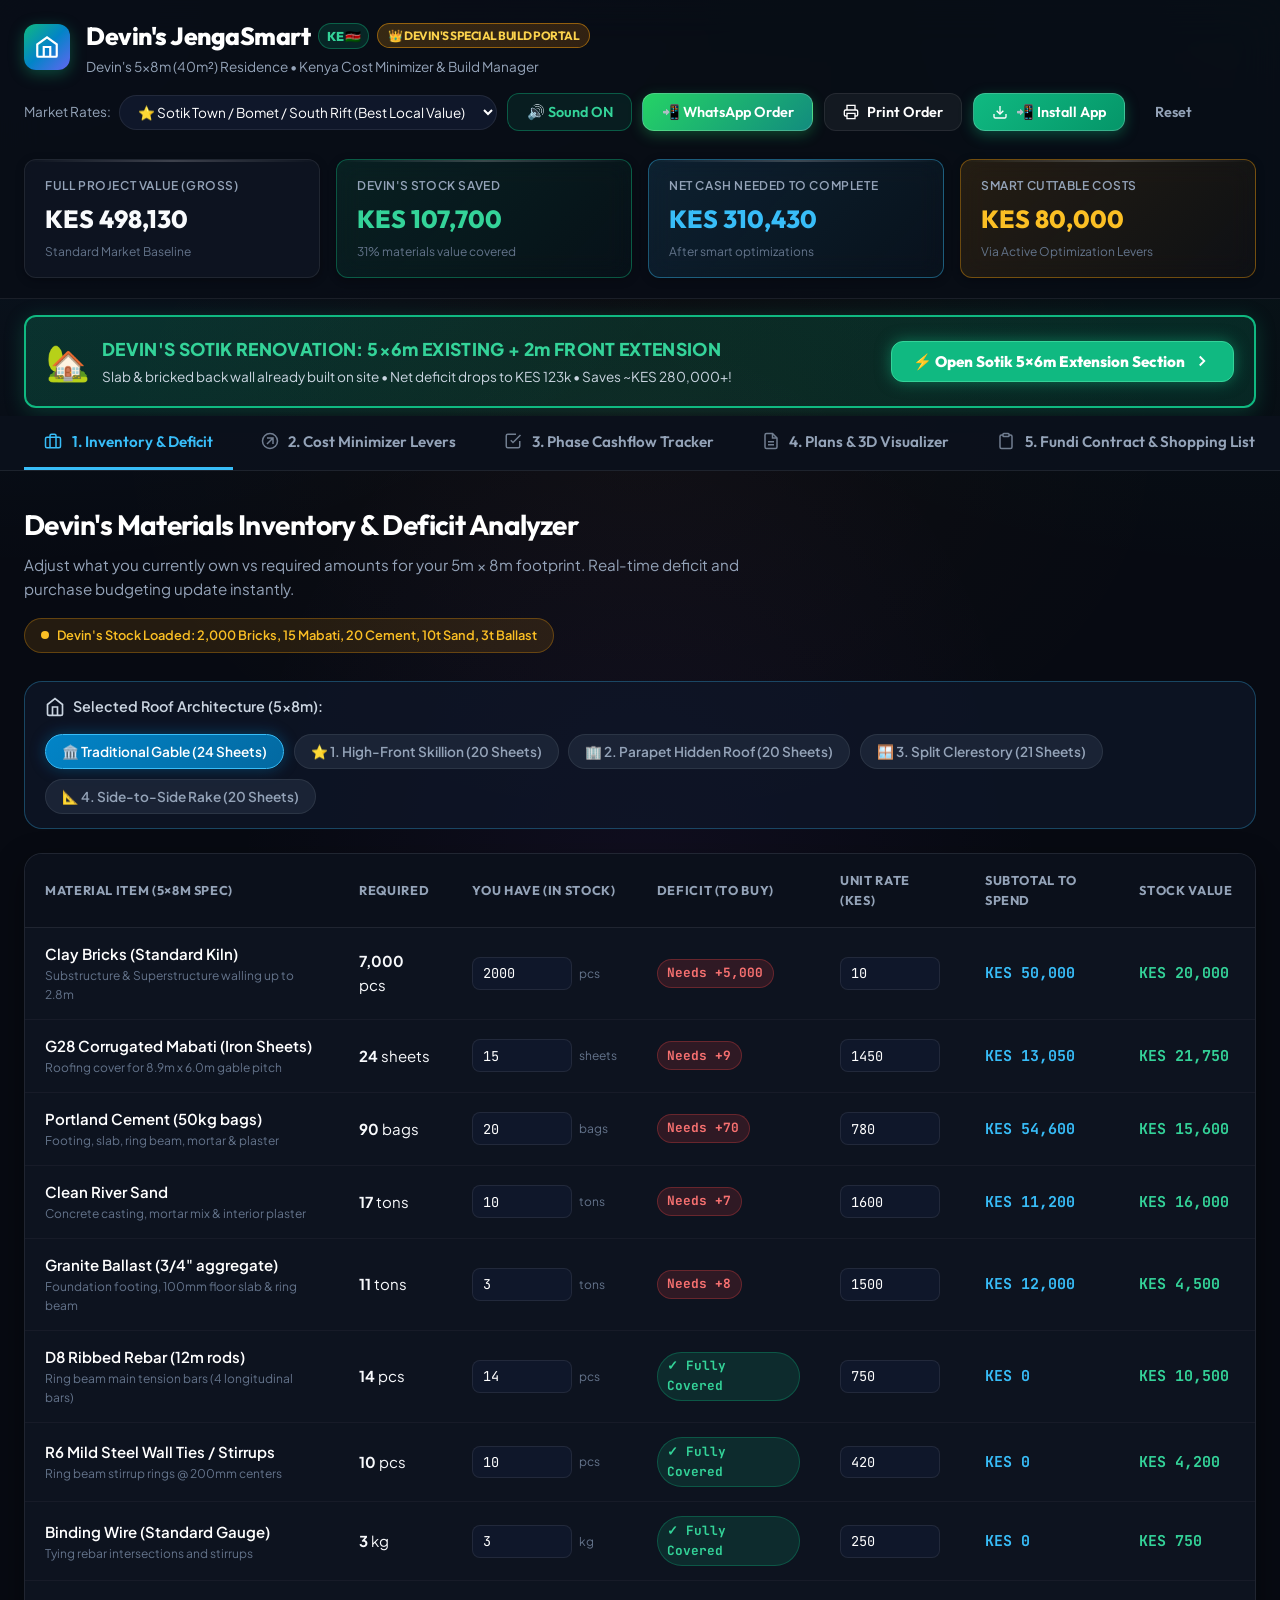
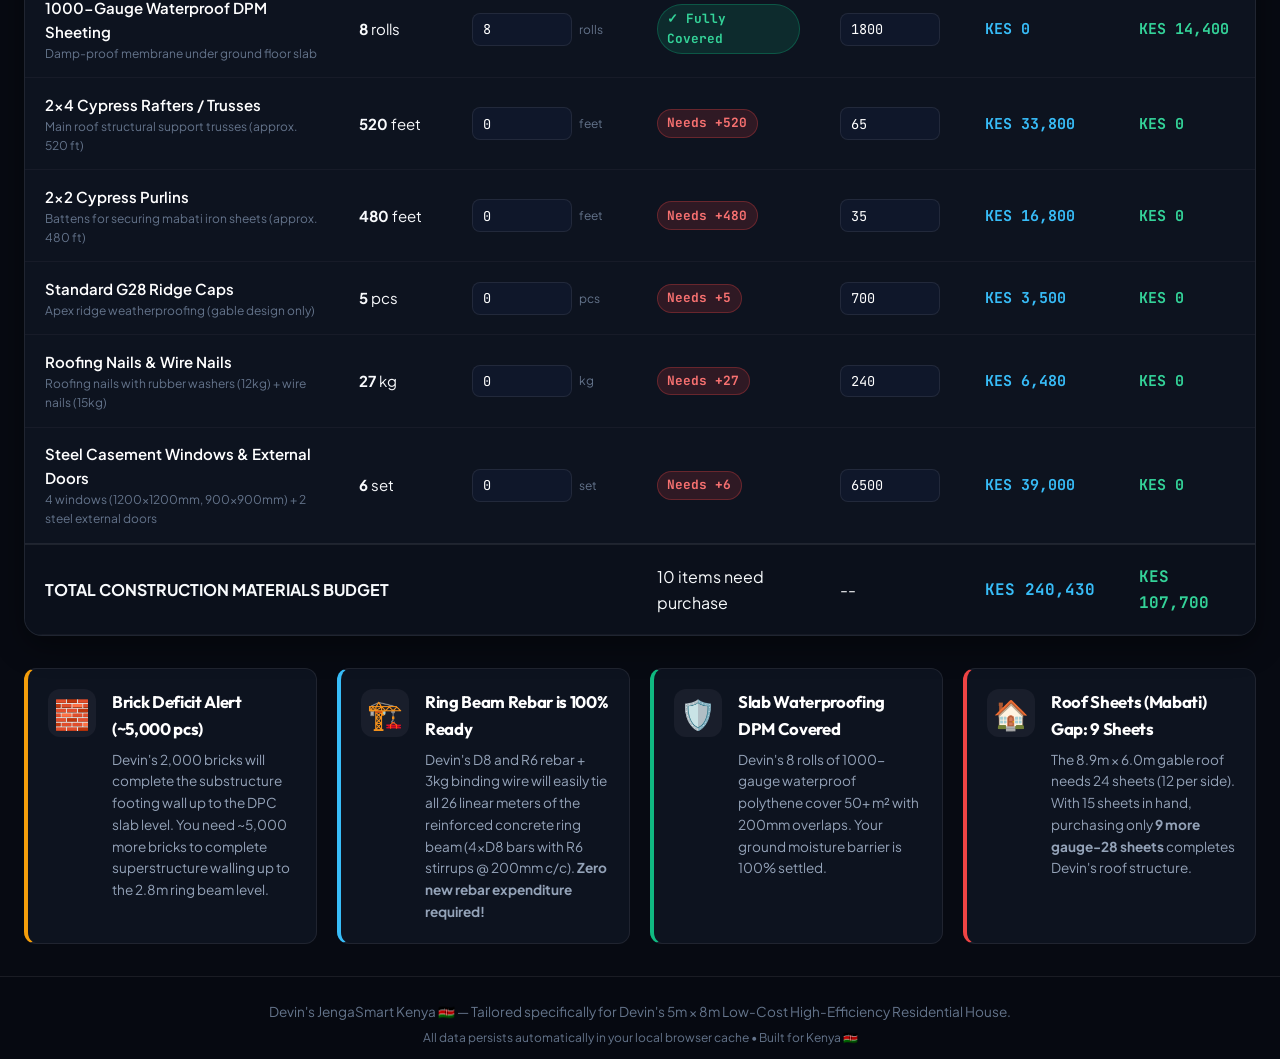
==== commit c7c1e222: "Add prominent quick-jump banner for Sotik Renovation Suite" ====
--- a/index.html
+++ b/index.html
@@ -120,6 +120,25 @@
       <button id="pwaBannerDismissBtn" class="btn btn-ghost" onclick="dismissPwaBanner()" style="padding: 0.45rem; font-size: 0.85rem;">✕</button>
     </div>
   </div>
+
+    <!-- Quick Jump Banner for Sotik Renovation -->
+    <div style="background: linear-gradient(135deg, rgba(16, 185, 129, 0.2), rgba(6, 95, 70, 0.3)); border: 2px solid #10b981; border-radius: 12px; margin: 1rem 1.5rem 0.5rem 1.5rem; padding: 1rem 1.25rem; display: flex; align-items: center; justify-content: space-between; flex-wrap: wrap; gap: 1rem; box-shadow: 0 4px 20px rgba(16, 185, 129, 0.25);">
+      <div style="display: flex; align-items: center; gap: 0.75rem;">
+        <span style="font-size: 2.2rem;">🏡</span>
+        <div>
+          <div style="font-weight: 800; color: #34d399; font-size: 1.1rem; letter-spacing: 0.02em;">
+            DEVIN'S SOTIK RENOVATION: 5×6m EXISTING + 2m FRONT EXTENSION
+          </div>
+          <div style="font-size: 0.85rem; color: #cbd5e1; margin-top: 0.15rem;">
+            Slab &amp; bricked back wall already built on site • Net deficit drops to KES 123k • Saves ~KES 280,000+!
+          </div>
+        </div>
+      </div>
+      <button class="btn btn-primary" onclick="document.querySelector('[data-tab=renovationTab]').click()" style="background: #10b981; border-color: #34d399; color: #fff; font-weight: 800; padding: 0.65rem 1.35rem; font-size: 0.95rem; cursor: pointer; box-shadow: 0 0 15px rgba(16, 185, 129, 0.5); display: flex; align-items: center; gap: 0.5rem;">
+        <span>⚡ Open Sotik 5×6m Extension Section</span>
+        <svg width="18" height="18" viewBox="0 0 24 24" fill="none" stroke="currentColor" stroke-width="2.5"><polyline points="9 18 15 12 9 6"/></svg>
+      </button>
+    </div>
 
   <!-- Navigation Tabs -->
   <nav class="tabs-nav" aria-label="Project Sections">
